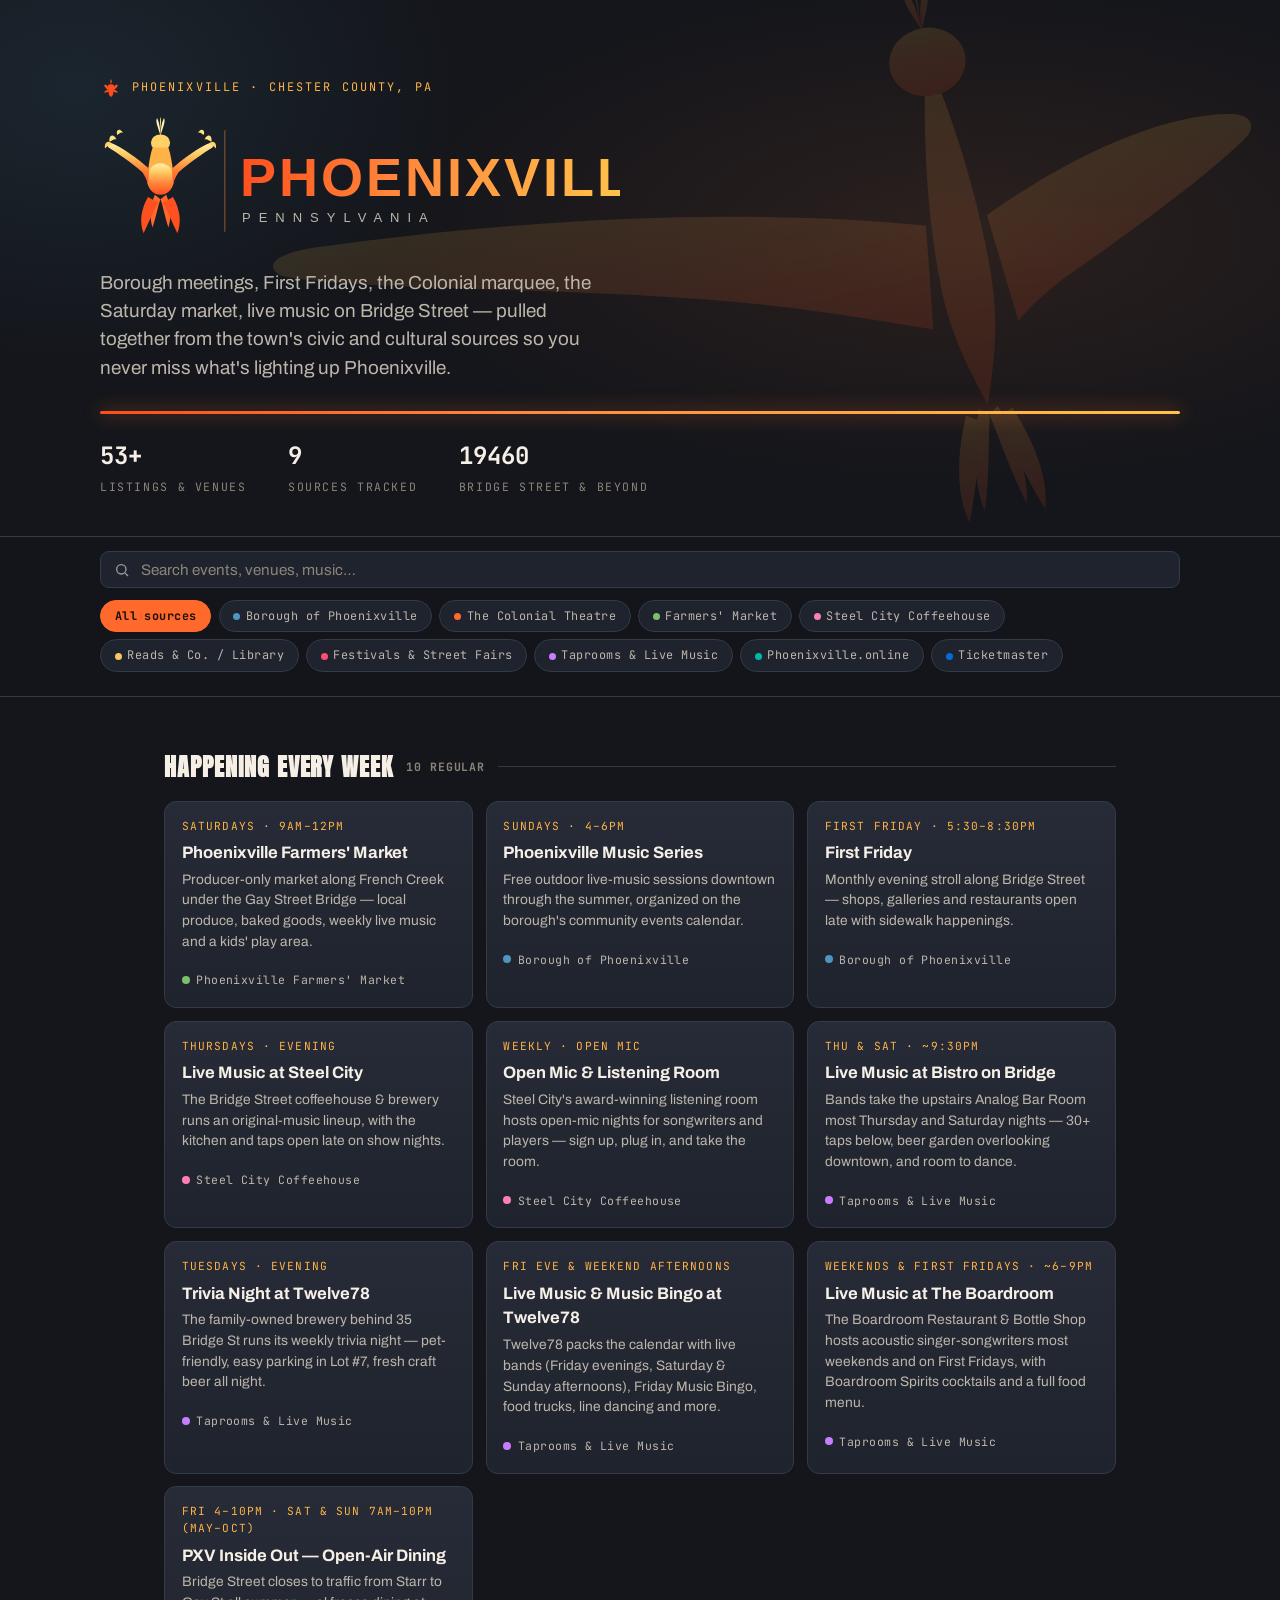
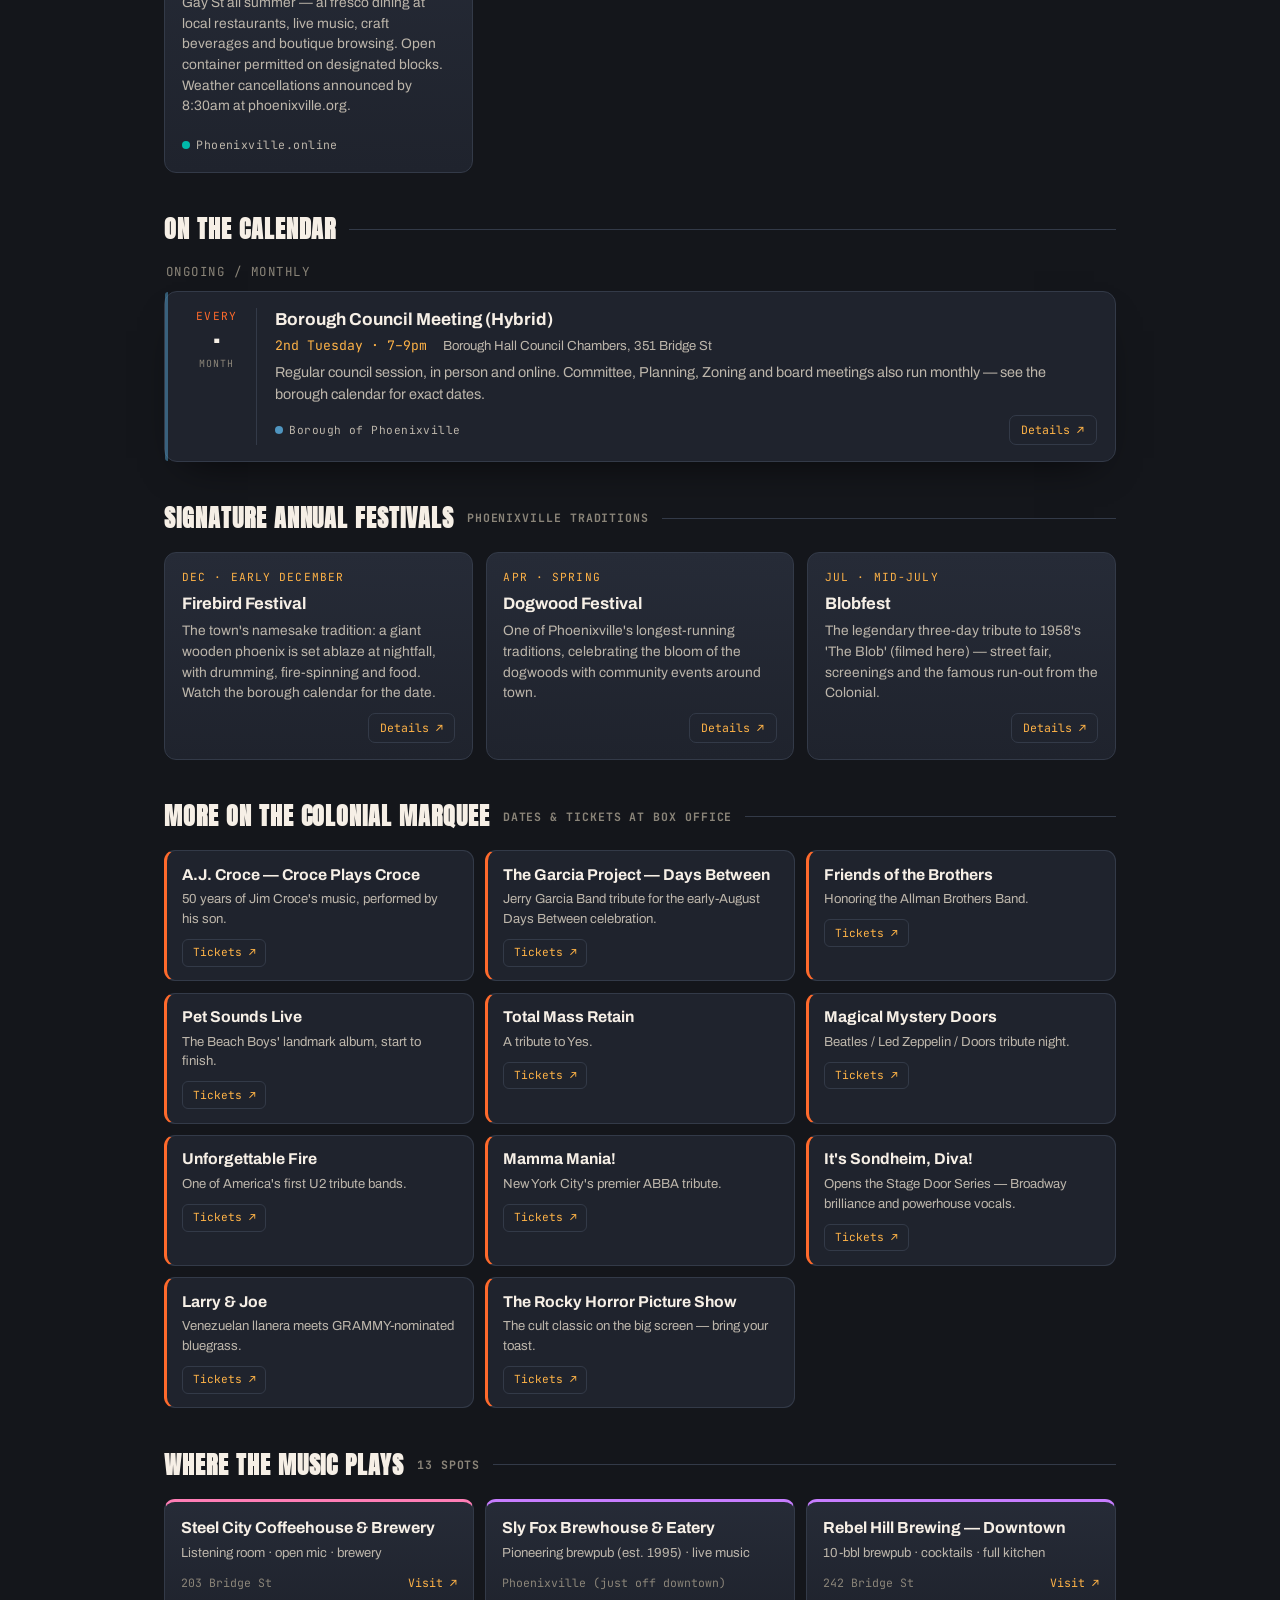
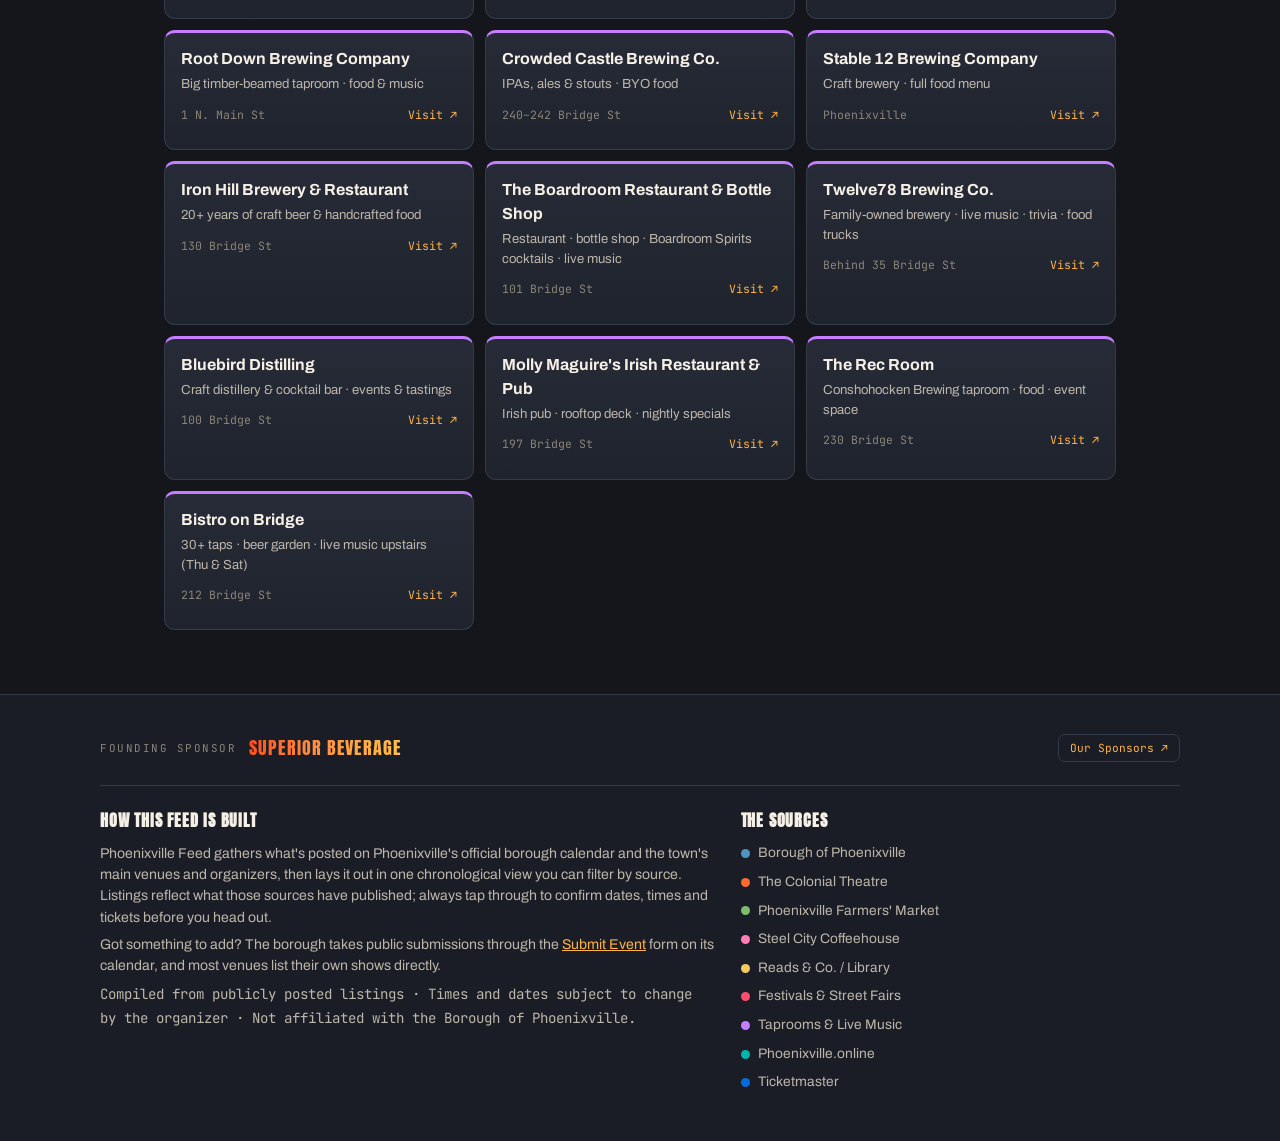
==== index.html @ ed6955ca "Add Superior Beverage as founding sponsor; create sponsors page Co-Authored-By: Claude Sonnet 4.6 <n" ====
<!DOCTYPE html>
<html lang="en">
<head>
<meta charset="UTF-8">
<meta name="viewport" content="width=device-width, initial-scale=1.0">
<title>Phoenixville, PA — Every Event in Town</title>
<link rel="preconnect" href="https://fonts.googleapis.com">
<link rel="preconnect" href="https://fonts.gstatic.com" crossorigin>
<link href="https://fonts.googleapis.com/css2?family=Anton&family=Archivo:ital,wght@0,400;0,500;0,600;0,700;1,500&family=JetBrains+Mono:wght@400;500;700&display=swap" rel="stylesheet">
<link rel="icon" href="favicon.svg" type="image/svg+xml">
<link rel="icon" href="favicon.svg" sizes="any">
<style>
  :root{
    --iron:#14161b;
    --iron-2:#1a1d25;
    --surface:#1f232d;
    --surface-2:#262b37;
    --line:#333a48;
    --ember:#ff6a2c;
    --spark:#ffb347;
    --quench:#4f95c0;   /* cooled steel blue — civic */
    --leaf:#7bbf6a;     /* market green */
    --ink-100:#f6efe6;
    --ink-70:#bdb6ab;
    --ink-50:#8b8579;
    --heat-grad:linear-gradient(100deg,#ff4d1c 0%,#ff8a3d 40%,#ffc24a 100%);
    --shadow:0 18px 40px -22px rgba(0,0,0,.8);
  }

  *{box-sizing:border-box}
  html{scroll-behavior:smooth}
  body{
    margin:0;
    background:
      radial-gradient(900px 500px at 78% -8%, rgba(255,106,44,.16), transparent 60%),
      radial-gradient(700px 500px at 6% 2%, rgba(79,149,192,.12), transparent 55%),
      var(--iron);
    color:var(--ink-100);
    font-family:'Archivo',system-ui,sans-serif;
    line-height:1.5;
    -webkit-font-smoothing:antialiased;
  }
  a{color:inherit}

  /* ---------- HERO ---------- */
  .hero{
    position:relative;
    overflow:hidden;
    padding:clamp(2.4rem,6vw,5rem) clamp(1.1rem,5vw,4rem) clamp(1.6rem,3vw,2.4rem);
    border-bottom:1px solid var(--line);
  }
  .embers{position:absolute;inset:0;pointer-events:none;z-index:0}
  .hero-phoenix{position:absolute;inset:0;width:100%;height:100%;pointer-events:none;z-index:0}
  .ember{
    position:absolute;bottom:-16px;pointer-events:none;
    opacity:0;animation:rise linear infinite;
  }
  @keyframes rise{
    0%{transform:translateY(0) scale(1);opacity:0}
    12%{opacity:.9}
    70%{opacity:.55}
    100%{transform:translateY(-78vh) translateX(var(--drift,14px)) scale(.3);opacity:0}
  }
  .hero-inner{position:relative;z-index:1;max-width:1080px;margin:0 auto}
  .eyebrow{
    display:flex;align-items:center;gap:.6rem;
    font-family:'JetBrains Mono',monospace;font-size:.74rem;letter-spacing:.18em;
    text-transform:uppercase;color:var(--spark);margin:0 0 1.1rem;
  }
  .eyebrow .mark{width:22px;height:22px;flex:0 0 auto}
  .wordmark{
    font-family:'Anton',sans-serif;font-weight:400;
    font-size:clamp(3.1rem,12vw,8.2rem);line-height:.86;
    letter-spacing:.01em;margin:0;text-transform:uppercase;
    background:var(--heat-grad);-webkit-background-clip:text;background-clip:text;
    color:transparent;
  }
  .wordmark .sub{
    display:block;color:var(--ink-100);background:none;-webkit-text-fill-color:var(--ink-100);
    font-size:clamp(.95rem,2.4vw,1.4rem);letter-spacing:.34em;
    margin-top:.5rem;
  }
  .lede{
    max-width:46ch;color:var(--ink-70);font-size:clamp(1rem,2.2vw,1.18rem);
    margin:1.4rem 0 0;
  }
  .molten{
    height:3px;margin:1.8rem 0 0;border-radius:2px;
    background:var(--heat-grad);
    box-shadow:0 0 18px 1px rgba(255,120,50,.45);
  }
  .stats{
    display:flex;flex-wrap:wrap;gap:1.6rem 2.6rem;margin:1.5rem 0 0;
    font-family:'JetBrains Mono',monospace;
  }
  .stat b{font-size:1.5rem;color:var(--ink-100);display:block;font-weight:700}
  .stat span{font-size:.72rem;letter-spacing:.14em;text-transform:uppercase;color:var(--ink-50)}

  /* ---------- CONTROLS ---------- */
  .controls{
    position:sticky;top:0;z-index:20;
    background:rgba(20,22,27,.86);backdrop-filter:blur(10px);
    border-bottom:1px solid var(--line);
    padding:.85rem clamp(1.1rem,5vw,4rem);
  }
  .controls-inner{max-width:1080px;margin:0 auto;display:flex;flex-wrap:wrap;gap:.7rem;align-items:center}
  .search{
    flex:1 1 220px;display:flex;align-items:center;gap:.55rem;
    background:var(--surface);border:1px solid var(--line);border-radius:9px;
    padding:.55rem .8rem;
  }
  .search svg{flex:0 0 auto;opacity:.6}
  .search input{
    flex:1;background:none;border:0;color:var(--ink-100);font-family:'Archivo',sans-serif;
    font-size:.95rem;outline:none;
  }
  .search input::placeholder{color:var(--ink-50)}
  .chips{display:flex;flex-wrap:wrap;gap:.45rem}
  .chip{
    font-family:'JetBrains Mono',monospace;font-size:.74rem;letter-spacing:.04em;
    background:var(--surface);color:var(--ink-70);
    border:1px solid var(--line);border-radius:30px;
    padding:.45rem .85rem;cursor:pointer;transition:.18s;white-space:nowrap;
  }
  .chip:hover{border-color:var(--ink-50);color:var(--ink-100)}
  .chip[aria-pressed="true"]{
    background:var(--ember);color:#1a0e07;border-color:var(--ember);font-weight:700;
  }
  .chip .dot{display:inline-block;width:7px;height:7px;border-radius:50%;margin-right:.35rem;vertical-align:middle}

  /* ---------- MAIN ---------- */
  main{max-width:1080px;margin:0 auto;padding:clamp(1.4rem,4vw,2.8rem) clamp(1.1rem,5vw,4rem) 4rem}

  .section-label{
    font-family:'Anton',sans-serif;text-transform:uppercase;letter-spacing:.04em;
    font-size:clamp(1.1rem,3vw,1.5rem);margin:2.4rem 0 1rem;display:flex;align-items:center;gap:.8rem;color:var(--ink-100);
  }
  .section-label:first-of-type{margin-top:.4rem}
  .section-label::after{content:"";flex:1;height:1px;background:var(--line)}
  .section-note{font-family:'JetBrains Mono',monospace;font-size:.72rem;color:var(--ink-50);letter-spacing:.08em}

  /* recurring strip */
  .recurring{display:grid;grid-template-columns:repeat(auto-fill,minmax(230px,1fr));gap:.8rem}
  .rec-card{
    background:linear-gradient(180deg,var(--surface-2),var(--surface));
    border:1px solid var(--line);border-radius:12px;padding:1rem 1.05rem;
    position:relative;overflow:hidden;
  }
  .rec-card .cadence{font-family:'JetBrains Mono',monospace;font-size:.7rem;letter-spacing:.1em;text-transform:uppercase;color:var(--spark)}
  .rec-card h3{font-family:'Archivo';font-size:1.04rem;margin:.35rem 0 .3rem;font-weight:700}
  .rec-card p{margin:0;color:var(--ink-70);font-size:.86rem}
  .rec-card .src{margin-top:.6rem;font-size:.72rem}

  /* marquee acts */
  .marquee{display:grid;grid-template-columns:repeat(auto-fill,minmax(260px,1fr));gap:.7rem}
  .marq-card{
    display:flex;flex-direction:column;gap:.3rem;
    background:var(--surface);border:1px solid var(--line);border-radius:11px;
    padding:.85rem .95rem;border-left:3px solid var(--accent,var(--ember));
  }
  .marq-card h3{font-size:.98rem;margin:0;font-weight:700;line-height:1.25}
  .marq-card p{margin:0;color:var(--ink-70);font-size:.82rem}
  .marq-card a{
    margin-top:.35rem;align-self:flex-start;font-family:'JetBrains Mono',monospace;
    font-size:.7rem;color:var(--spark);text-decoration:none;border:1px solid var(--line);
    padding:.28rem .6rem;border-radius:6px;transition:.15s;
  }
  .marq-card a:hover{background:var(--ember);color:#1a0e07;border-color:var(--ember)}

  /* venue directory */
  .venues{display:grid;grid-template-columns:repeat(auto-fill,minmax(250px,1fr));gap:.7rem}
  .venue-card{
    background:linear-gradient(180deg,var(--surface-2),var(--surface));
    border:1px solid var(--line);border-radius:11px;padding:.9rem 1rem;
    border-top:3px solid var(--accent,var(--ember));
  }
  .venue-card h3{font-size:1rem;margin:0 0 .2rem;font-weight:700}
  .venue-card .kind{color:var(--ink-70);font-size:.82rem;margin:0 0 .45rem}
  .venue-card .addr{font-family:'JetBrains Mono',monospace;font-size:.72rem;color:var(--ink-50);display:flex;align-items:center;gap:.4rem}
  .venue-card .addr a{color:var(--spark);text-decoration:none;margin-left:auto}
  .venue-card .addr a:hover{text-decoration:underline}

  /* date-grouped events */
  .daygroup{margin-bottom:1.6rem}
  .day-head{
    font-family:'JetBrains Mono',monospace;font-size:.78rem;letter-spacing:.12em;text-transform:uppercase;
    color:var(--ink-50);margin:0 0 .6rem;padding-left:.1rem;
  }
  .card{
    display:grid;grid-template-columns:74px 1fr;gap:1.1rem;
    background:var(--surface);border:1px solid var(--line);border-radius:13px;
    padding:1rem 1.15rem;margin-bottom:.7rem;
    position:relative;transition:.18s;box-shadow:var(--shadow);
  }
  .card::before{
    content:"";position:absolute;left:0;top:0;bottom:0;width:3px;border-radius:13px 0 0 13px;
    background:var(--accent,var(--ember));opacity:.55;transition:.18s;
  }
  .card:hover{transform:translateY(-2px);border-color:#465064}
  .card:hover::before{opacity:1;box-shadow:0 0 14px 1px var(--accent,var(--ember))}
  .datebox{text-align:center;border-right:1px solid var(--line);padding-right:.4rem}
  .datebox .mon{font-family:'JetBrains Mono',monospace;font-size:.7rem;letter-spacing:.12em;text-transform:uppercase;color:var(--ember)}
  .datebox .num{font-family:'Anton',sans-serif;font-size:2rem;line-height:1;color:var(--ink-100)}
  .datebox .dow{font-family:'JetBrains Mono',monospace;font-size:.62rem;color:var(--ink-50);text-transform:uppercase;letter-spacing:.1em}
  .body h3{margin:.05rem 0 .3rem;font-size:1.08rem;font-weight:700;line-height:1.25}
  .meta{display:flex;flex-wrap:wrap;gap:.35rem 1rem;font-size:.82rem;color:var(--ink-70);margin-bottom:.45rem}
  .meta .time{font-family:'JetBrains Mono',monospace;color:var(--spark)}
  .blurb{margin:0 0 .6rem;color:var(--ink-70);font-size:.9rem}
  .card-foot{display:flex;flex-wrap:wrap;align-items:center;gap:.6rem}
  .src{
    display:inline-flex;align-items:center;gap:.4rem;
    font-family:'JetBrains Mono',monospace;font-size:.7rem;letter-spacing:.04em;
    color:var(--ink-70);
  }
  .src .dot{width:8px;height:8px;border-radius:50%;flex:0 0 auto}
  .out{
    margin-left:auto;font-family:'JetBrains Mono',monospace;font-size:.72rem;
    color:var(--spark);text-decoration:none;border:1px solid var(--line);
    padding:.32rem .7rem;border-radius:7px;transition:.18s;
  }
  .out:hover{background:var(--ember);color:#1a0e07;border-color:var(--ember)}

  .empty{
    text-align:center;padding:3rem 1rem;color:var(--ink-50);
    border:1px dashed var(--line);border-radius:13px;font-family:'JetBrains Mono',monospace;
  }
  .empty b{color:var(--ink-100);display:block;font-size:1.05rem;margin-bottom:.4rem;font-family:'Archivo'}

  /* ---------- FOOTER ---------- */
  footer{border-top:1px solid var(--line);padding:2.4rem clamp(1.1rem,5vw,4rem) 3rem;background:var(--iron-2)}
  .foot-inner{max-width:1080px;margin:0 auto;display:grid;grid-template-columns:1fr;gap:1.6rem}
  @media(min-width:760px){.foot-inner{grid-template-columns:1.4fr 1fr}}
  .foot h4{font-family:'Anton';text-transform:uppercase;letter-spacing:.05em;font-size:1rem;margin:0 0 .7rem}
  .foot p{color:var(--ink-70);font-size:.88rem;margin:.4rem 0}
  .sources-list{list-style:none;margin:0;padding:0;display:flex;flex-direction:column;gap:.5rem}
  .sources-list a{
    display:flex;align-items:center;gap:.55rem;text-decoration:none;color:var(--ink-70);
    font-size:.86rem;transition:.15s;
  }
  .sources-list a:hover{color:var(--ink-100)}
  .sources-list .dot{width:9px;height:9px;border-radius:50%;flex:0 0 auto}
  .fineprint{font-family:'JetBrains Mono',monospace;font-size:.7rem;color:var(--ink-50);margin-top:1.4rem;line-height:1.7}

  :focus-visible{outline:2px solid var(--spark);outline-offset:2px;border-radius:4px}

  @media (prefers-reduced-motion: reduce){
    .ember{display:none}
    .card,.chip,.out{transition:none}
    html{scroll-behavior:auto}
  }
</style>
</head>
<body>

<header class="hero">
  <div class="embers" id="embers" aria-hidden="true"></div>

  <!-- Swooping phoenix hero background -->
  <svg class="hero-phoenix" aria-hidden="true" xmlns="http://www.w3.org/2000/svg"
       viewBox="0 0 1200 520" preserveAspectRatio="xMaxYMid slice">
    <defs>
      <linearGradient id="hpg" x1="0.5" y1="0" x2="0.5" y2="1">
        <stop offset="0%"   stop-color="#ffc24a"/>
        <stop offset="40%"  stop-color="#ff8a3d"/>
        <stop offset="100%" stop-color="#ff4d1c"/>
      </linearGradient>
      <radialGradient id="halo" cx="75%" cy="44%" r="46%">
        <stop offset="0%"   stop-color="#ff8a3d" stop-opacity="0.10"/>
        <stop offset="100%" stop-color="#ff4d1c" stop-opacity="0"/>
      </radialGradient>
    </defs>

    <!-- Ambient glow behind the bird -->
    <rect width="1200" height="520" fill="url(#halo)"/>

    <!-- Phoenix swooping: rotated -10° around its center (900, 240) -->
    <g fill="url(#hpg)" opacity="0.13" transform="rotate(-10, 900, 240)">

      <!-- LEFT WING: sweeps far left from body -->
      <path d="M872 215
               C 740 178, 550 145, 310 136
               C 272 134, 252 142, 268 156
               C 318 178, 510 210, 660 248
               C 738 268, 810 294, 862 312
               Z"/>

      <!-- RIGHT WING: shorter, angled downward for banking look -->
      <path d="M930 215
               C 1022 172, 1112 150, 1174 162
               C 1190 166, 1192 176, 1184 184
               C 1158 204, 1082 244, 1008 278
               C 976 292, 956 306, 942 318
               Z"/>

      <!-- BODY: teardrop, tall and narrow -->
      <path d="M900 58
               C 887 112, 874 196, 876 276
               C 877 322, 890 360, 900 390
               C 910 360, 923 322, 924 276
               C 926 196, 913 112, 900 58
               Z"/>

      <!-- HEAD -->
      <ellipse cx="900" cy="64" rx="36" ry="32"/>

      <!-- CREST: 3 upswept feathers -->
      <path d="M900 34 C 893 16 885  4 890 -10 C 897  5 900 20 900 34Z"/>
      <path d="M900 34 C 900 14 898  1 900 -14 C 902  1 900 14 900 34Z"/>
      <path d="M900 34 C 907 16 915  4 910 -10 C 903  5 900 20 900 34Z"/>

      <!-- TAIL: 5 flame feathers streaming behind -->
      <path d="M900 390 C 900 425 900 460 900 484 C 900 460 900 425 900 390Z"/>
      <path d="M891 393 C 879 428 874 464 880 488 C 888 464 894 428 900 400Z"/>
      <path d="M909 393 C 921 428 926 464 920 488 C 912 464 906 428 900 400Z"/>
      <path d="M878 397 C 862 434 856 472 864 496 C 874 471 884 434 894 406Z"/>
      <path d="M922 397 C 938 434 944 472 936 496 C 926 471 916 434 906 406Z"/>
    </g>
  </svg>
  <div class="hero-inner">
    <p class="eyebrow">
      <svg class="mark" viewBox="0 0 32 32" fill="none" aria-hidden="true">
        <path d="M16 3c2 4 1 6-1 8 3-1 5 0 6 3 1-3 3-3 5-2-2 5-6 7-6 7 4 0 6 3 6 3-3 1-5 0-7-1 1 3 0 6-3 8-3-2-4-5-3-8-2 1-4 2-7 1 0 0 2-3 6-3 0 0-4-2-6-7 2-1 4-1 5 2 1-3 3-4 6-3-2-2-3-4-1-8z" fill="url(#g)"/>
        <defs><linearGradient id="g" x1="6" y1="3" x2="26" y2="30"><stop stop-color="#ff4d1c"/><stop offset="1" stop-color="#ffc24a"/></linearGradient></defs>
      </svg>
      Phoenixville · Chester County, PA
    </p>
    <img src="logo.svg" alt="Phoenixville Pennsylvania" style="width:min(520px,90vw);height:auto;display:block;margin-bottom:.6rem">
    <p class="lede">Borough meetings, First Fridays, the Colonial marquee, the Saturday market, live music on Bridge Street — pulled together from the town's civic and cultural sources so you never miss what's lighting up Phoenixville.</p>
    <div class="molten"></div>
    <div class="stats">
      <div class="stat"><b id="stat-events">—</b><span>Listings &amp; venues</span></div>
      <div class="stat"><b id="stat-sources">6</b><span>Sources tracked</span></div>
      <div class="stat"><b>19460</b><span>Bridge Street &amp; beyond</span></div>
    </div>
  </div>
</header>

<nav class="controls" aria-label="Filter events">
  <div class="controls-inner">
    <label class="search">
      <svg width="16" height="16" viewBox="0 0 24 24" fill="none" stroke="currentColor" stroke-width="2"><circle cx="11" cy="11" r="7"/><path d="m21 21-4.3-4.3"/></svg>
      <input id="search" type="search" placeholder="Search events, venues, music…" aria-label="Search events">
    </label>
    <div class="chips" id="chips"></div>
    <span id="live-status" style="margin-left:auto;font-family:'JetBrains Mono',monospace;font-size:.7rem;color:var(--ink-50);white-space:nowrap"></span>
  </div>
</nav>

<main>
  <h2 class="section-label">Happening every week <span class="section-note" id="rec-note"></span></h2>
  <div class="recurring" id="recurring"></div>

  <h2 class="section-label">On the calendar</h2>
  <div id="events"></div>

  <h2 class="section-label">Signature annual festivals <span class="section-note">Phoenixville traditions</span></h2>
  <div class="recurring" id="annual"></div>

  <h2 class="section-label">More on the Colonial marquee <span class="section-note">Dates &amp; tickets at box office</span></h2>
  <div class="marquee" id="marquee"></div>

  <h2 class="section-label">Where the music plays <span class="section-note" id="venue-note"></span></h2>
  <div class="venues" id="venues"></div>
</main>

<footer>
  <div class="foot-inner" style="border-bottom:1px solid var(--line);padding-bottom:1.4rem;margin-bottom:1.4rem;display:flex;flex-wrap:wrap;align-items:center;gap:1rem .8rem">
    <span style="font-family:'JetBrains Mono',monospace;font-size:.68rem;letter-spacing:.14em;text-transform:uppercase;color:var(--ink-50)">Founding sponsor</span>
    <a href="sponsors.html" style="font-family:'Anton',sans-serif;font-size:1.15rem;letter-spacing:.06em;text-transform:uppercase;background:var(--heat-grad);-webkit-background-clip:text;background-clip:text;color:transparent;text-decoration:none;">Superior Beverage</a>
    <a href="sponsors.html" style="margin-left:auto;font-family:'JetBrains Mono',monospace;font-size:.7rem;color:var(--spark);text-decoration:none;border:1px solid var(--line);padding:.3rem .7rem;border-radius:7px;transition:.15s">Our Sponsors ↗</a>
  </div>
  <div class="foot-inner">
    <div class="foot">
      <h4>How this feed is built</h4>
      <p>Phoenixville Feed gathers what's posted on Phoenixville's official borough calendar and the town's main venues and organizers, then lays it out in one chronological view you can filter by source. Listings reflect what those sources have published; always tap through to confirm dates, times and tickets before you head out.</p>
      <p>Got something to add? The borough takes public submissions through the <a href="https://www.phoenixville.org/Calendar.aspx" style="color:var(--spark)">Submit Event</a> form on its calendar, and most venues list their own shows directly.</p>
      <p class="fineprint">Compiled from publicly posted listings · Times and dates subject to change by the organizer · Not affiliated with the Borough of Phoenixville.</p>
    </div>
    <div class="foot">
      <h4>The sources</h4>
      <ul class="sources-list" id="source-links"></ul>
    </div>
  </div>
</footer>

<script>
/* ---------- Source definitions ---------- */
/* Get a free key at https://developer.ticketmaster.com/ */
const TM_KEY = 'vpkImG2uBXopMMn40qPHtZcFAm5cusCi';

const SOURCES = {
  borough:      {label:"Borough of Phoenixville",      color:"#4f95c0", url:"https://www.phoenixville.org/Calendar.aspx"},
  colonial:     {label:"The Colonial Theatre",          color:"#ff6a2c", url:"https://thecolonialtheatre.com/events/"},
  market:       {label:"Phoenixville Farmers' Market",  color:"#7bbf6a", url:"https://www.phoenixvillefarmersmarket.org/"},
  steel:        {label:"Steel City Coffeehouse",        color:"#ff7eb6", url:"https://www.steelcityphx.com/concerts-and-events"},
  library:      {label:"Reads & Co. / Library",         color:"#f4c95d", url:"https://phoenixvillelibrary.org/"},
  festival:     {label:"Festivals & Street Fairs",      color:"#ff4d6d", url:"https://www.phoenixville.org/Calendar.aspx"},
  taproom:      {label:"Taprooms & Live Music",         color:"#c77dff", url:"https://phoenixville.online/10-breweries-in-phoenixville-area-and-1-distillery/"},
  pxv_online:   {label:"Phoenixville.online",           color:"#00b8a9", url:"https://phoenixville.online/"},
  ticketmaster: {label:"Ticketmaster",                  color:"#026cdf", url:"https://www.ticketmaster.com/search?q=phoenixville+pa"}
};

/* ---------- Recurring weekly happenings (real, from sources) ---------- */
const RECURRING = [
  {cadence:"Saturdays · 9am–12pm", title:"Phoenixville Farmers' Market", src:"market",
   text:"Producer-only market along French Creek under the Gay Street Bridge — local produce, baked goods, weekly live music and a kids' play area."},
  {cadence:"Sundays · 4–6pm", title:"Phoenixville Music Series", src:"borough",
   text:"Free outdoor live-music sessions downtown through the summer, organized on the borough's community events calendar."},
  {cadence:"First Friday · 5:30–8:30pm", title:"First Friday", src:"borough",
   text:"Monthly evening stroll along Bridge Street — shops, galleries and restaurants open late with sidewalk happenings."},
  {cadence:"Thursdays · evening", title:"Live Music at Steel City", src:"steel",
   text:"The Bridge Street coffeehouse & brewery runs an original-music lineup, with the kitchen and taps open late on show nights."},
  {cadence:"Weekly · open mic", title:"Open Mic & Listening Room", src:"steel",
   text:"Steel City's award-winning listening room hosts open-mic nights for songwriters and players — sign up, plug in, and take the room."},
  {cadence:"Thu & Sat · ~9:30pm", title:"Live Music at Bistro on Bridge", src:"taproom",
   text:"Bands take the upstairs Analog Bar Room most Thursday and Saturday nights — 30+ taps below, beer garden overlooking downtown, and room to dance."},
  {cadence:"Tuesdays · evening", title:"Trivia Night at Twelve78", src:"taproom",
   text:"The family-owned brewery behind 35 Bridge St runs its weekly trivia night — pet-friendly, easy parking in Lot #7, fresh craft beer all night."},
  {cadence:"Fri eve & weekend afternoons", title:"Live Music & Music Bingo at Twelve78", src:"taproom",
   text:"Twelve78 packs the calendar with live bands (Friday evenings, Saturday & Sunday afternoons), Friday Music Bingo, food trucks, line dancing and more."},
  {cadence:"Weekends & First Fridays · ~6–9pm", title:"Live Music at The Boardroom", src:"taproom",
   text:"The Boardroom Restaurant & Bottle Shop hosts acoustic singer-songwriters most weekends and on First Fridays, with Boardroom Spirits cocktails and a full food menu."},
  {cadence:"Fri 4–10pm · Sat & Sun 7am–10pm (May–Oct)", title:"PXV Inside Out — Open-Air Dining", src:"pxv_online",
   text:"Bridge Street closes to traffic from Starr to Gay St all summer — al fresco dining at local restaurants, live music, craft beverages and boutique browsing. Open container permitted on designated blocks. Weather cancellations announced by 8:30am at phoenixville.org."}
];

/* ---------- Dated upcoming events (real, sourced) ---------- */
const EVENTS = [
  {date:"2026-07-01", end:"2026-07-12", time:"Daily", title:"Shorty's Short Film Contest", venue:"The Colonial Theatre, 227 Bridge St", src:"colonial",
   blurb:"The Colonial's carnival-themed short-film showcase runs across nearly two weeks on the historic screens.", url:"https://thecolonialtheatre.com/events/"},
  {date:"2026-07-03", time:"5:30–8:30pm", title:"First Friday", venue:"Bridge Street (100 & 200 blocks)", src:"pxv_online",
   blurb:"July's First Friday — live musicians throughout downtown, handmade craft vendors on Bridge Street, shops and restaurants open late.", url:"https://phoenixville.online/phoenixville-first-fridays/"},
  {date:"2026-08-07", time:"5:30–8:30pm", title:"First Friday", venue:"Bridge Street (100 & 200 blocks)", src:"pxv_online",
   blurb:"August First Friday — live musicians, street vendors, and late-night dining on Bridge Street.", url:"https://phoenixville.online/phoenixville-first-fridays/"},
  {date:"2026-09-04", time:"5:30–8:30pm", title:"First Friday", venue:"Bridge Street (100 & 200 blocks)", src:"pxv_online",
   blurb:"September First Friday — outdoor celebration with live music, craft vendors, and open-air dining.", url:"https://phoenixville.online/phoenixville-first-fridays/"},
  {date:"2026-10-02", time:"5:30–8:30pm", title:"First Friday", venue:"Bridge Street (100 & 200 blocks)", src:"pxv_online",
   blurb:"October First Friday — fall edition with live music, street vendors, and downtown shops open late.", url:"https://phoenixville.online/phoenixville-first-fridays/"},
  {date:"2026-10-04", time:"All day", title:"PXV Inside Out — Last Weekend", venue:"Bridge Street, Downtown", src:"pxv_online",
   blurb:"Final weekend of the summer open-air dining season on Bridge Street before the street reopens to traffic.", url:"https://phoenixville.online/pxv-inside-out-open-air-dining-experience/"},
  {date:"2026-11-06", time:"5:30–8:30pm", title:"First Friday", venue:"Bridge Street (100 & 200 blocks)", src:"pxv_online",
   blurb:"November First Friday — downtown shops, galleries and restaurants open late.", url:"https://phoenixville.online/phoenixville-first-fridays/"},
  {date:"2026-12-04", time:"5:30–8:30pm", title:"First Friday", venue:"Bridge Street (100 & 200 blocks)", src:"pxv_online",
   blurb:"December First Friday — holiday edition with live music and late-night downtown shopping.", url:"https://phoenixville.online/phoenixville-first-fridays/"},
  {date:"2026-07-11", time:"All day", title:"BlobFest Street Fair (Camp Blobfest)", venue:"Bridge St & The Colonial Theatre", src:"festival",
   blurb:"Phoenixville's beloved tribute to the 1958 film 'The Blob' — street fair, vendors and the famous run-out from the Colonial.", url:"https://thecolonialtheatre.com/events/"},
  {date:"2026-07-17", time:"7:00pm", title:"Emily McIntire · 'Forsaking Midnight'", venue:"The Colonial Theatre (w/ Reads & Company)", src:"library",
   blurb:"Reads & Company hosts the bestselling author for a launch event across the street at the Colonial.", url:"https://thecolonialtheatre.com/events/"},
  {date:"2026-07-18", time:"8:00pm", title:"Stewart Copeland", venue:"The Colonial Theatre, 227 Bridge St", src:"colonial",
   blurb:"The Police co-founder, film composer and Rock & Roll Hall of Famer live on the main stage.", url:"https://thecolonialtheatre.com/events/"},
  {date:"2026-07-25", time:"8:00pm", title:"Winslow — An Evening of the Eagles", venue:"The Colonial Theatre, 227 Bridge St", src:"colonial",
   blurb:"Tribute night running the catalog of the Eagles in full.", url:"https://thecolonialtheatre.com/events/"},
  {date:"2026-08-22", time:"All day", title:"Colonial Gardens Butterfly Festival", venue:"Phoenixville", src:"festival",
   blurb:"Late-summer family festival celebrating pollinators and gardens.", url:"https://www.phoenixville.org/Calendar.aspx"},
  {date:"2026-09-05", time:"All day", title:"Phoenixville Blues Festival", venue:"Downtown Phoenixville", src:"festival",
   blurb:"Annual blues festival bringing live acts to the heart of town.", url:"https://www.phoenixville.org/Calendar.aspx"},
  {date:"2026-10-07", time:"7:30pm", title:"The Buena Vista Orchestra", venue:"The Colonial Theatre, 227 Bridge St", src:"colonial",
   blurb:"Cuban-rooted big-band sound on the Colonial's main stage.", url:"https://thecolonialtheatre.com/events/"},
  {date:"2026-11-19", time:"6:00–9:00pm", title:"Jill Baldassari (Live)", venue:"The Boardroom, 101 Bridge St", src:"taproom",
   blurb:"An evening of live acoustic music at The Boardroom Restaurant & Bottle Shop.", url:"https://www.theboardroompxv.com/"}
];

/* ---------- Civic note (recurring borough meetings) ---------- */
const CIVIC = [
  {date:"recurring", time:"2nd Tuesday · 7–9pm", title:"Borough Council Meeting (Hybrid)", venue:"Borough Hall Council Chambers, 351 Bridge St", src:"borough",
   blurb:"Regular council session, in person and online. Committee, Planning, Zoning and board meetings also run monthly — see the borough calendar for exact dates.", url:"https://www.phoenixville.org/Calendar.aspx"}
];

/* ---------- More on the Colonial marquee (touring acts; dates at box office) ---------- */
const MARQUEE = [
  {title:"A.J. Croce — Croce Plays Croce", note:"50 years of Jim Croce's music, performed by his son.", src:"colonial"},
  {title:"The Garcia Project — Days Between", note:"Jerry Garcia Band tribute for the early-August Days Between celebration.", src:"colonial"},
  {title:"Friends of the Brothers", note:"Honoring the Allman Brothers Band.", src:"colonial"},
  {title:"Pet Sounds Live", note:"The Beach Boys' landmark album, start to finish.", src:"colonial"},
  {title:"Total Mass Retain", note:"A tribute to Yes.", src:"colonial"},
  {title:"Magical Mystery Doors", note:"Beatles / Led Zeppelin / Doors tribute night.", src:"colonial"},
  {title:"Unforgettable Fire", note:"One of America's first U2 tribute bands.", src:"colonial"},
  {title:"Mamma Mania!", note:"New York City's premier ABBA tribute.", src:"colonial"},
  {title:"It's Sondheim, Diva!", note:"Opens the Stage Door Series — Broadway brilliance and powerhouse vocals.", src:"colonial"},
  {title:"Larry & Joe", note:"Venezuelan llanera meets GRAMMY-nominated bluegrass.", src:"colonial"},
  {title:"The Rocky Horror Picture Show", note:"The cult classic on the big screen — bring your toast.", src:"colonial"}
];

/* ---------- Where the music plays: local venues & taprooms (real) ---------- */
const VENUES = [
  {name:"Steel City Coffeehouse & Brewery", kind:"Listening room · open mic · brewery", addr:"203 Bridge St", src:"steel", url:"https://www.steelcityphx.com/concerts-and-events"},
  {name:"Sly Fox Brewhouse & Eatery", kind:"Pioneering brewpub (est. 1995) · live music", addr:"Phoenixville (just off downtown)", src:"taproom", url:null},
  {name:"Rebel Hill Brewing — Downtown", kind:"10-bbl brewpub · cocktails · full kitchen", addr:"242 Bridge St", src:"taproom", url:"https://www.rebelhillbrewing.com/"},
  {name:"Root Down Brewing Company", kind:"Big timber-beamed taproom · food & music", addr:"1 N. Main St", src:"taproom", url:"https://www.rootdownbrewing.com/"},
  {name:"Crowded Castle Brewing Co.", kind:"IPAs, ales & stouts · BYO food", addr:"240–242 Bridge St", src:"taproom", url:"https://crowdedcastle.com/"},
  {name:"Stable 12 Brewing Company", kind:"Craft brewery · full food menu", addr:"Phoenixville", src:"taproom", url:"https://www.stable12.com/"},
  {name:"Iron Hill Brewery & Restaurant", kind:"20+ years of craft beer & handcrafted food", addr:"130 Bridge St", src:"taproom", url:"https://www.ironhillbrewery.com/"},
  {name:"The Boardroom Restaurant & Bottle Shop", kind:"Restaurant · bottle shop · Boardroom Spirits cocktails · live music", addr:"101 Bridge St", src:"taproom", url:"https://www.theboardroompxv.com/"},
  {name:"Twelve78 Brewing Co.", kind:"Family-owned brewery · live music · trivia · food trucks", addr:"Behind 35 Bridge St", src:"taproom", url:"https://www.twelve78brewing.com/event-calendar/"},
  {name:"Bluebird Distilling", kind:"Craft distillery & cocktail bar · events & tastings", addr:"100 Bridge St", src:"taproom", url:"https://www.bluebirddistilling.com/"},
  {name:"Molly Maguire's Irish Restaurant & Pub", kind:"Irish pub · rooftop deck · nightly specials", addr:"197 Bridge St", src:"taproom", url:"https://mollymaguiresphoenixville.com/"},
  {name:"The Rec Room", kind:"Conshohocken Brewing taproom · food · event space", addr:"230 Bridge St", src:"taproom", url:"https://conshohockenbrewing.com/recroommain"},
  {name:"Bistro on Bridge", kind:"30+ taps · beer garden · live music upstairs (Thu & Sat)", addr:"212 Bridge St", src:"taproom", url:"https://bistroonbridge.com/"}
];

/* ---------- Signature annual festivals ---------- */
const ANNUAL = [
  {mon:"DEC", title:"Firebird Festival", when:"Early December", src:"festival",
   blurb:"The town's namesake tradition: a giant wooden phoenix is set ablaze at nightfall, with drumming, fire-spinning and food. Watch the borough calendar for the date.", url:"https://www.phoenixville.org/Calendar.aspx"},
  {mon:"APR", title:"Dogwood Festival", when:"Spring", src:"festival",
   blurb:"One of Phoenixville's longest-running traditions, celebrating the bloom of the dogwoods with community events around town.", url:"https://www.phoenixville.org/Calendar.aspx"},
  {mon:"JUL", title:"Blobfest", when:"Mid-July", src:"festival",
   blurb:"The legendary three-day tribute to 1958's 'The Blob' (filmed here) — street fair, screenings and the famous run-out from the Colonial.", url:"https://thecolonialtheatre.com/events/"}
];

/* ============ Render ============ */
const MON=["Jan","Feb","Mar","Apr","May","Jun","Jul","Aug","Sep","Oct","Nov","Dec"];
const DOW=["Sun","Mon","Tue","Wed","Thu","Fri","Sat"];
let activeSrc="all", query="";

const allDated=[...EVENTS, ...CIVIC];

/* chips */
const chipWrap=document.getElementById("chips");
function buildChips(){
  const defs=[["all","All sources",null], ...Object.entries(SOURCES).map(([k,v])=>[k,v.label.replace("Phoenixville ",""),v.color])];
  chipWrap.innerHTML=defs.map(([k,lbl,c])=>
    `<button class="chip" data-src="${k}" aria-pressed="${k==='all'}">${c?`<span class="dot" style="background:${c}"></span>`:""}${lbl}</button>`
  ).join("");
  chipWrap.querySelectorAll(".chip").forEach(b=>b.addEventListener("click",()=>{
    activeSrc=b.dataset.src;
    chipWrap.querySelectorAll(".chip").forEach(x=>x.setAttribute("aria-pressed", x===b));
    render();
  }));
}

/* source links in footer */
document.getElementById("source-links").innerHTML=Object.values(SOURCES)
  .filter((v,i,a)=>a.findIndex(x=>x.label===v.label)===i)
  .map(v=>`<li><a href="${v.url}" target="_blank" rel="noopener"><span class="dot" style="background:${v.color}"></span>${v.label}</a></li>`).join("");

function matches(o){
  if(activeSrc!=="all" && o.src!==activeSrc) return false;
  if(!query) return true;
  const hay=(o.title+" "+(o.venue||"")+" "+(o.blurb||"")+" "+SOURCES[o.src].label).toLowerCase();
  return hay.includes(query);
}

function srcStamp(src){
  const s=SOURCES[src];
  return `<span class="src"><span class="dot" style="background:${s.color}"></span>${s.label}</span>`;
}

function eventCard(o){
  const d=new Date(o.date+"T00:00:00");
  const dbox=o.date==="recurring"
    ? `<div class="datebox"><div class="mon">Every</div><div class="num">·</div><div class="dow">month</div></div>`
    : `<div class="datebox"><div class="mon">${MON[d.getMonth()]}</div><div class="num">${d.getDate()}</div><div class="dow">${DOW[d.getDay()]}</div></div>`;
  return `<article class="card" style="--accent:${SOURCES[o.src].color}">
    ${dbox}
    <div class="body">
      <h3>${o.title}</h3>
      <div class="meta"><span class="time">${o.time}</span><span>${o.venue||""}</span></div>
      <p class="blurb">${o.blurb||""}</p>
      <div class="card-foot">${srcStamp(o.src)}<a class="out" href="${o.url}" target="_blank" rel="noopener">Details ↗</a></div>
    </div>
  </article>`;
}

function render(){
  /* recurring strip */
  const recWrap=document.getElementById("recurring");
  const recVis=RECURRING.filter(matches);
  recWrap.innerHTML = recVis.length ? recVis.map(r=>
    `<div class="rec-card" style="--accent:${SOURCES[r.src].color}">
       <div class="cadence">${r.cadence}</div>
       <h3>${r.title}</h3>
       <p>${r.text}</p>
       <div class="src">${srcStamp(r.src)}</div>
     </div>`).join("")
    : `<p class="section-note" style="grid-column:1/-1">No weekly happenings match this filter.</p>`;
  document.getElementById("rec-note").textContent = recVis.length? `${recVis.length} regular` : "";

  /* dated events grouped by date */
  const wrap=document.getElementById("events");
  const today=new Date().toISOString().slice(0,10);
  const vis=allDated.filter(o=>matches(o)&&(o.date==="recurring"||o.date>=today)).sort((a,b)=>{
    if(a.date==="recurring") return 1; if(b.date==="recurring") return -1;
    return a.date.localeCompare(b.date);
  });
  if(!vis.length){
    wrap.innerHTML=`<div class="empty"><b>Nothing on the calendar here yet</b>Try another source or clear your search.</div>`;
  } else {
    let html="", lastKey="";
    vis.forEach(o=>{
      let key,label;
      if(o.date==="recurring"){key="rec";label="Ongoing / monthly";}
      else{const d=new Date(o.date+"T00:00:00");key=d.getFullYear()+"-"+d.getMonth();label=d.toLocaleString('en-US',{month:'long',year:'numeric'});}
      if(key!==lastKey){ if(lastKey)html+="</div>"; html+=`<div class="daygroup"><p class="day-head">${label}</p>`; lastKey=key; }
      html+=eventCard(o);
    });
    html+="</div>";
    wrap.innerHTML=html;
  }
  const total=RECURRING.length+EVENTS.length+MARQUEE.length+ANNUAL.length+VENUES.length;
  document.getElementById("stat-events").textContent=total+"+";
  document.getElementById("stat-sources").textContent=Object.keys(SOURCES).length;

  /* annual festivals */
  const annualWrap=document.getElementById("annual");
  const annVis=ANNUAL.filter(matches);
  annualWrap.innerHTML = annVis.length ? annVis.map(a=>
    `<div class="rec-card" style="--accent:${SOURCES[a.src].color}">
       <div class="cadence">${a.mon} · ${a.when}</div>
       <h3>${a.title}</h3>
       <p>${a.blurb}</p>
       <div class="card-foot" style="margin-top:.6rem"><a class="out" href="${a.url}" target="_blank" rel="noopener">Details ↗</a></div>
     </div>`).join("")
    : `<p class="section-note" style="grid-column:1/-1">No annual festivals match this filter.</p>`;
  document.querySelector('.section-label:nth-of-type(3)').style.display = annVis.length?'':'none';

  /* Colonial marquee */
  const marqWrap=document.getElementById("marquee");
  const marqVis=MARQUEE.filter(matches);
  marqWrap.innerHTML = marqVis.length ? marqVis.map(m=>
    `<div class="marq-card" style="--accent:${SOURCES[m.src].color}">
       <h3>${m.title}</h3><p>${m.note}</p>
       <a href="${SOURCES[m.src].url}" target="_blank" rel="noopener">Tickets ↗</a>
     </div>`).join("")
    : `<p class="section-note" style="grid-column:1/-1">No marquee acts match this filter.</p>`;
  document.querySelector('.section-label:nth-of-type(4)').style.display = marqVis.length?'':'none';

  /* venue directory */
  const venWrap=document.getElementById("venues");
  const venVis=VENUES.filter(matches);
  venWrap.innerHTML = venVis.length ? venVis.map(v=>
    `<div class="venue-card" style="--accent:${SOURCES[v.src].color}">
       <h3>${v.name}</h3>
       <p class="kind">${v.kind}</p>
       <p class="addr">${v.addr}${v.url?`<a href="${v.url}" target="_blank" rel="noopener">Visit ↗</a>`:""}</p>
     </div>`).join("")
    : `<p class="section-note" style="grid-column:1/-1">No venues match this filter.</p>`;
  document.getElementById("venue-note").textContent = venVis.length? `${venVis.length} spots` : "";
  document.querySelector('.section-label:nth-of-type(5)').style.display = venVis.length?'':'none';
}

document.getElementById("search").addEventListener("input",e=>{query=e.target.value.trim().toLowerCase();render();});

/* Rising mini-phoenixes */
(function(){
  const reduce=window.matchMedia("(prefers-reduced-motion: reduce)").matches;
  if(reduce) return;
  const box=document.getElementById("embers");
  const NS="http://www.w3.org/2000/svg";
  const paths=[
    ["M40 45 C25 35 8 28 2 32 C0 35 2 38 8 37 C18 36 30 42 40 52Z","#ff8a3d"],
    ["M60 45 C75 35 92 28 98 32 C100 35 98 38 92 37 C82 36 70 42 60 52Z","#ff8a3d"],
    ["M50 18 C46 28 43 40 44 52 C46 60 48 66 50 70 C52 66 54 60 56 52 C57 40 54 28 50 18Z","#ffd166"],
    ["M47 14 L50 19 L53 14Z","#ffb347"],
    ["M50 6 C49 2 47 0 48 -2 C50 0 50 4 50 6Z","#ffe082"],
    ["M50 6 C51 2 53 0 52 -2 C50 0 50 4 50 6Z","#ffe082"],
    ["M45 70 C41 79 40 89 43 97 C46 89 48 79 50 74Z","#ff6a2c"],
    ["M55 70 C59 79 60 89 57 97 C54 89 52 79 50 74Z","#ff6a2c"],
    ["M39 72 C33 82 31 93 35 101 C40 92 44 82 48 76Z","#ff5020"],
    ["M61 72 C67 82 69 93 65 101 C60 92 56 82 52 76Z","#ff5020"]
  ];
  for(let i=0;i<22;i++){
    const svg=document.createElementNS(NS,"svg");
    svg.setAttribute("viewBox","0 0 100 108");
    svg.setAttribute("fill","none");
    svg.classList.add("ember");
    svg.style.left=Math.random()*100+"%";
    svg.style.setProperty("--drift",(Math.random()*70-35)+"px");
    svg.style.animationDuration=(7+Math.random()*9)+"s";
    svg.style.animationDelay=(Math.random()*12)+"s";
    const sz=10+Math.random()*14;
    svg.style.width=sz+"px";
    svg.style.height=(sz*1.08)+"px";
    paths.forEach(([d,fill])=>{
      const p=document.createElementNS(NS,"path");
      p.setAttribute("d",d);
      p.setAttribute("fill",fill);
      p.setAttribute("opacity","0.85");
      svg.appendChild(p);
    });
    box.appendChild(svg);
  }
})();

/* ---------- Live event aggregation ---------- */
async function loadLiveEvents() {
  const statusEl = document.getElementById('live-status');
  if (!TM_KEY) {
    if (statusEl) statusEl.innerHTML = '<a href="https://developer.ticketmaster.com/" target="_blank" rel="noopener" style="color:var(--spark);font-family:\'JetBrains Mono\',monospace;font-size:.72rem;">Add Ticketmaster API key for live events ↗</a>';
    return;
  }
  if (statusEl) statusEl.textContent = 'Loading live events…';
  try {
    const today = new Date().toISOString().slice(0,10) + 'T00:00:00Z';
    const url = `https://app.ticketmaster.com/discovery/v2/events.json?postalCode=19460&radius=8&unit=miles&size=100&sort=date,asc&startDateTime=${today}&apikey=${TM_KEY}`;
    const resp = await fetch(url);
    const data = await resp.json();
    const raw = data?._embedded?.events || [];
    const todayStr = new Date().toISOString().slice(0,10);
    let added = 0;
    raw.forEach(e => {
      const date = e.dates?.start?.localDate || '';
      if (!date || date < todayStr) return;
      const tRaw = e.dates?.start?.localTime;
      const time = tRaw ? new Date('1970-01-01T'+tRaw).toLocaleTimeString('en-US',{hour:'numeric',minute:'2-digit'}) : 'TBA';
      const genre = [e.classifications?.[0]?.segment?.name, e.classifications?.[0]?.genre?.name].filter(Boolean).join(' · ');
      const ev = {
        date, time,
        title: e.name,
        venue: e._embedded?.venues?.[0]?.name || 'Phoenixville area',
        src: 'ticketmaster',
        blurb: genre || 'Live event near Phoenixville',
        url: e.url
      };
      if (!allDated.find(x => x.title === ev.title && x.date === ev.date)) {
        allDated.push(ev);
        added++;
      }
    });
    if (statusEl) statusEl.textContent = added ? `+${added} live events loaded` : 'Live events up to date';
    render();
  } catch(err) {
    console.warn('Ticketmaster fetch failed:', err);
    if (statusEl) statusEl.textContent = '';
  }
}

buildChips();
render();
loadLiveEvents();
</script>
</body>
</html>
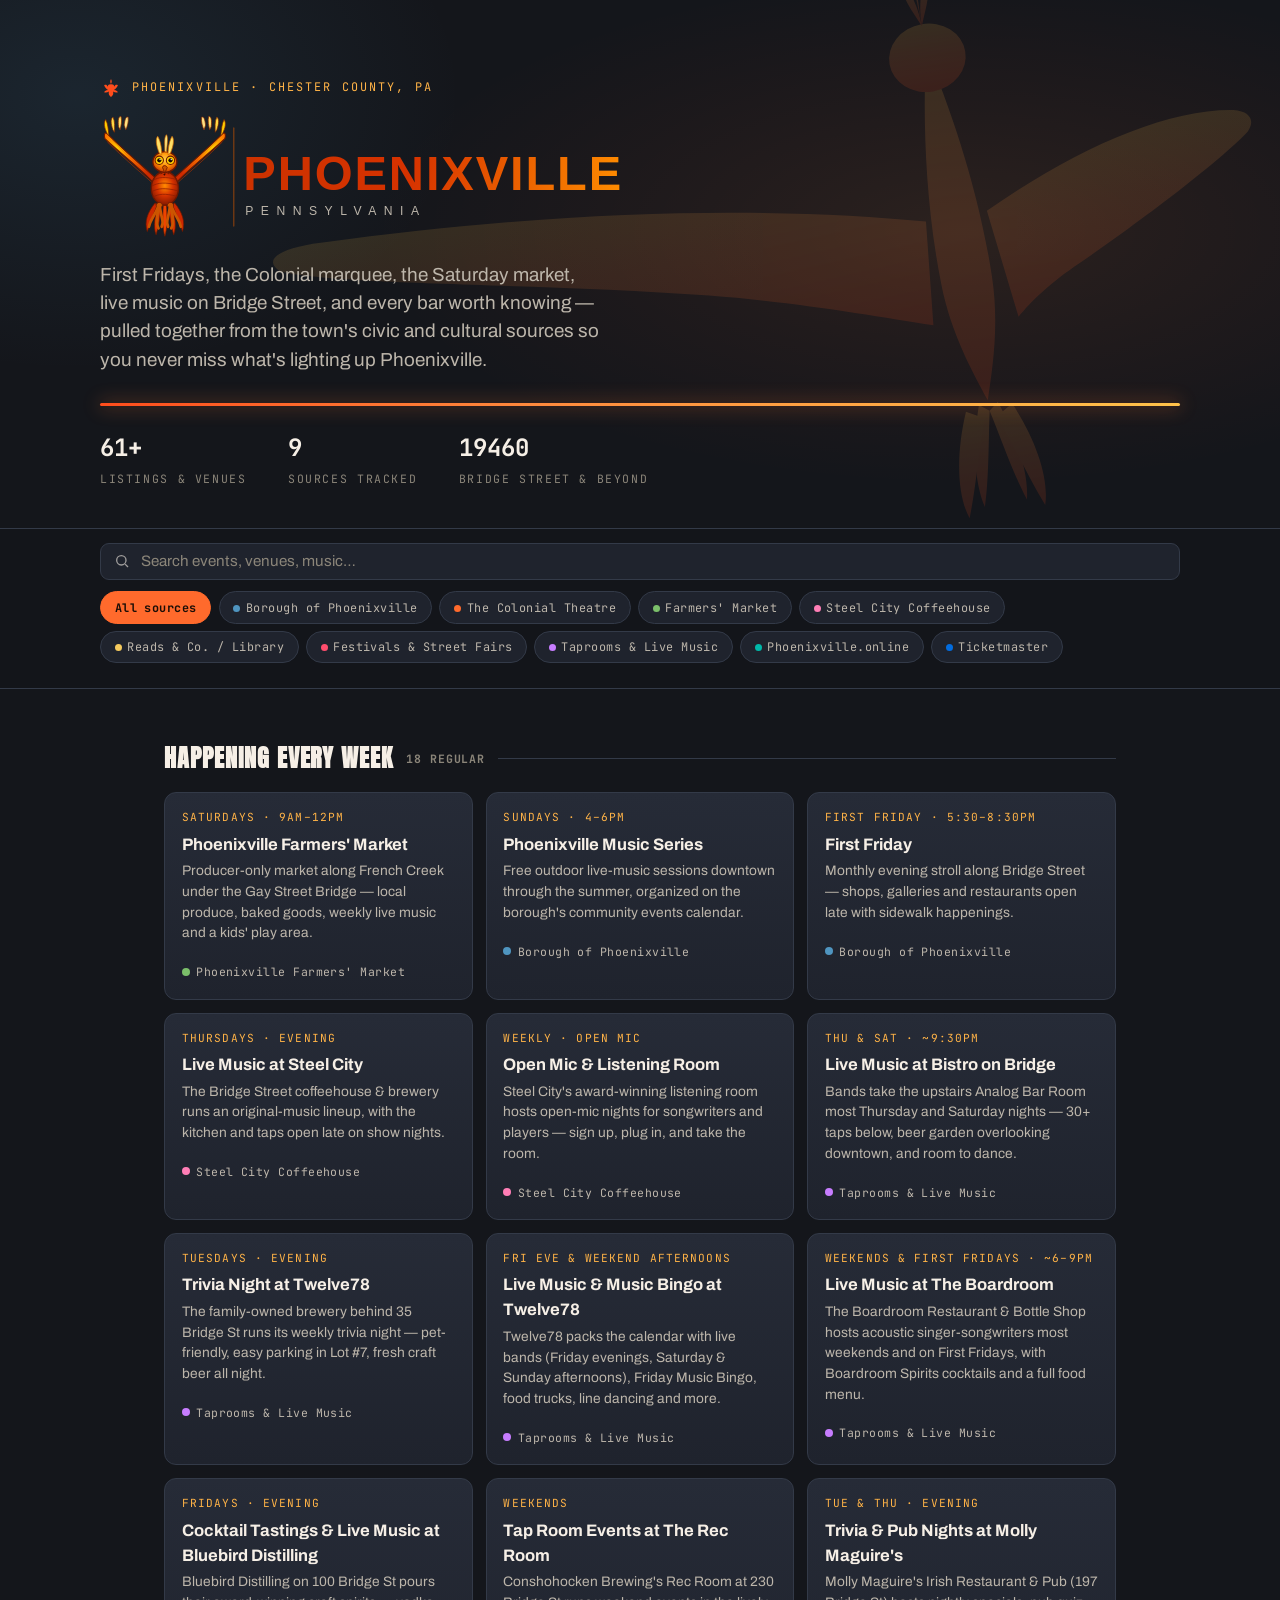
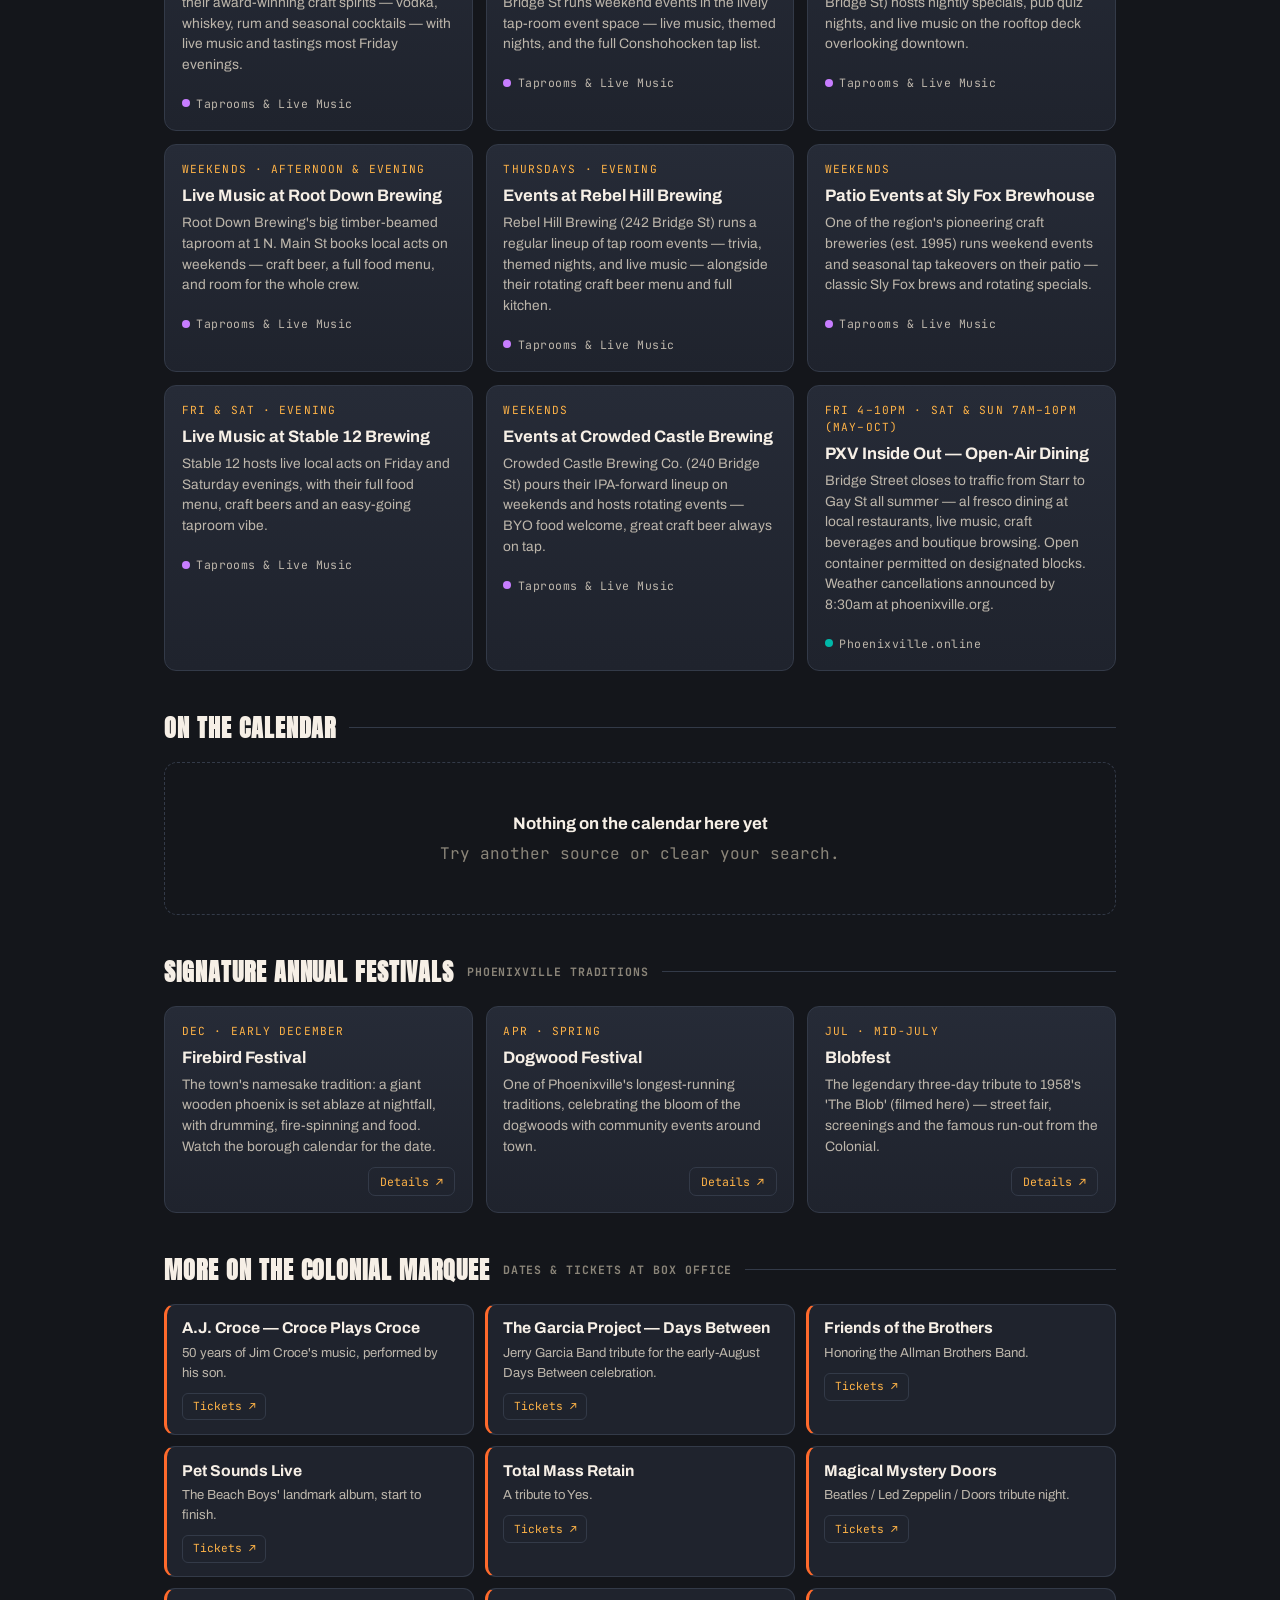
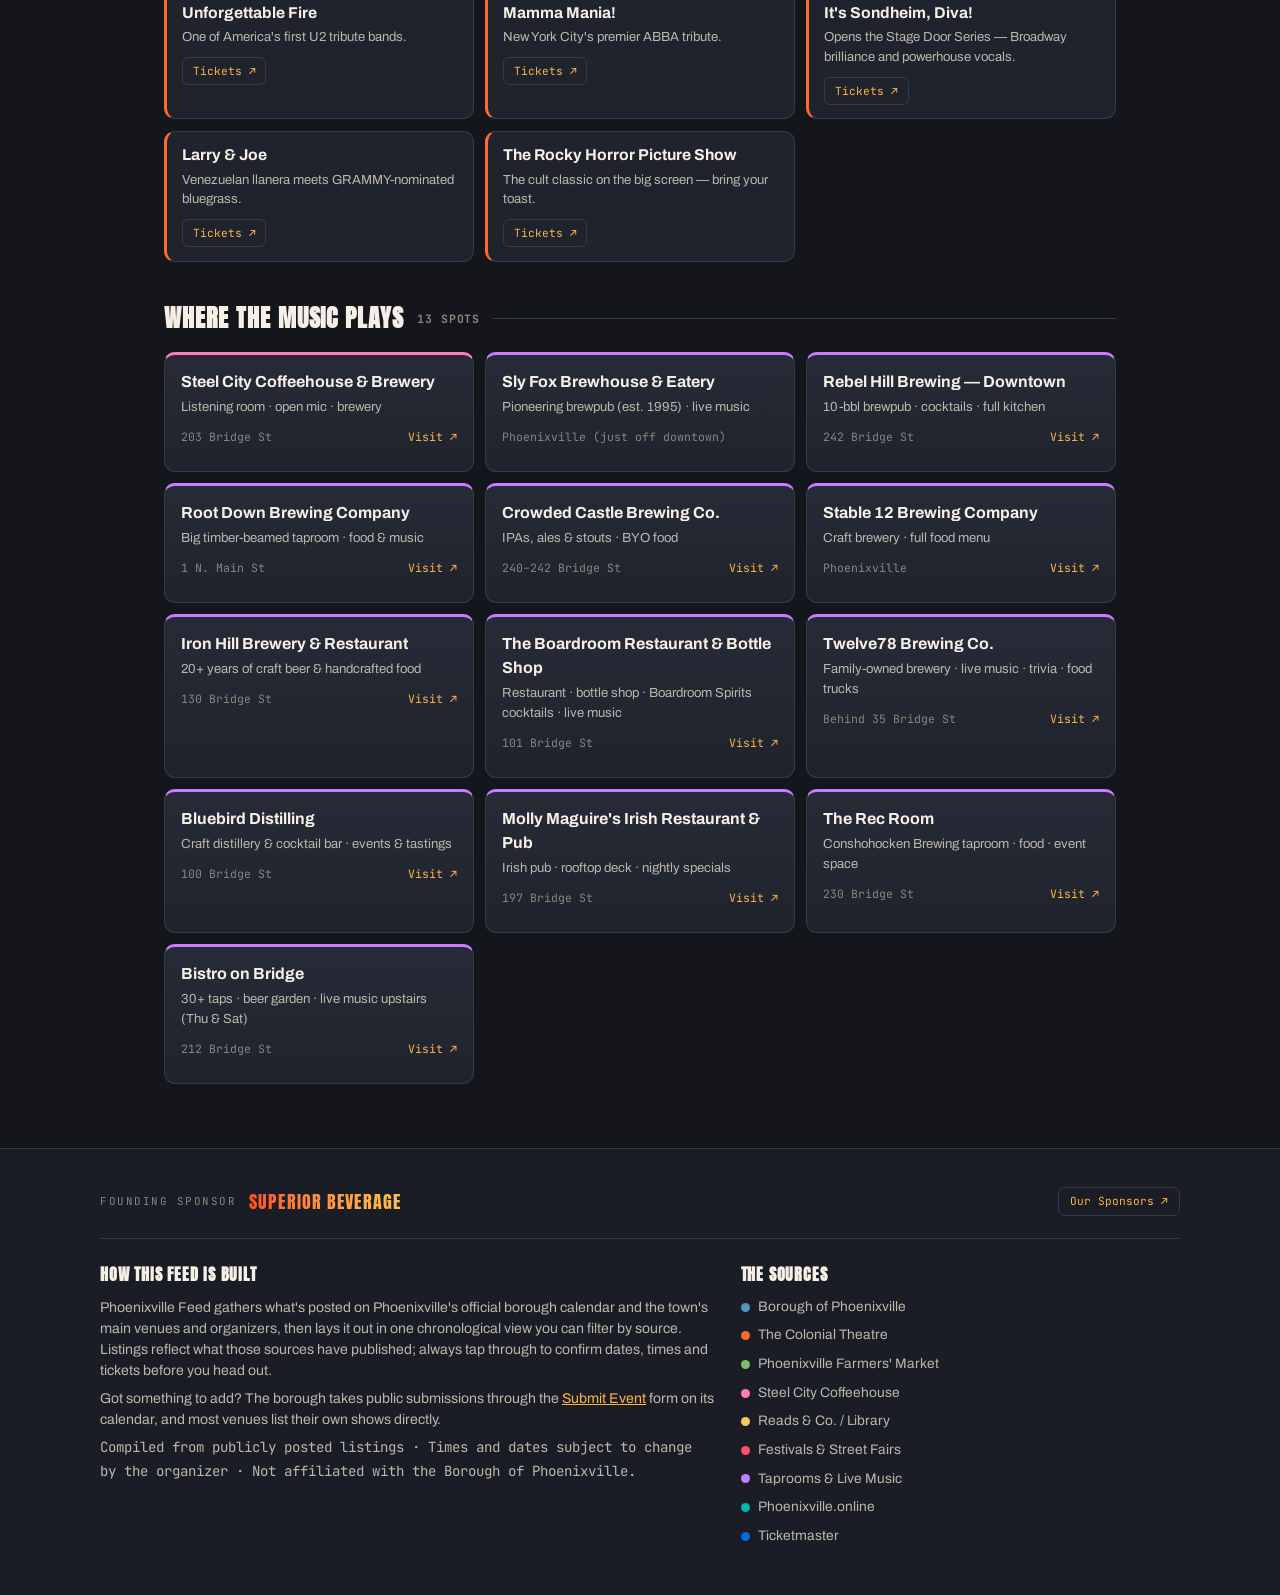
==== commit a7fa7e82: "Swooping owl-style phoenix logo; add bar events; clean up header - Redesign phoenix/logo/favicon as " ====
--- a/index.html
+++ b/index.html
@@ -325,7 +325,7 @@
       Phoenixville · Chester County, PA
     </p>
     <img src="logo.svg" alt="Phoenixville Pennsylvania" style="width:min(520px,90vw);height:auto;display:block;margin-bottom:.6rem">
-    <p class="lede">Borough meetings, First Fridays, the Colonial marquee, the Saturday market, live music on Bridge Street — pulled together from the town's civic and cultural sources so you never miss what's lighting up Phoenixville.</p>
+    <p class="lede">First Fridays, the Colonial marquee, the Saturday market, live music on Bridge Street, and every bar worth knowing — pulled together from the town's civic and cultural sources so you never miss what's lighting up Phoenixville.</p>
     <div class="molten"></div>
     <div class="stats">
       <div class="stat"><b id="stat-events">—</b><span>Listings &amp; venues</span></div>
@@ -420,6 +420,22 @@
    text:"Twelve78 packs the calendar with live bands (Friday evenings, Saturday & Sunday afternoons), Friday Music Bingo, food trucks, line dancing and more."},
   {cadence:"Weekends & First Fridays · ~6–9pm", title:"Live Music at The Boardroom", src:"taproom",
    text:"The Boardroom Restaurant & Bottle Shop hosts acoustic singer-songwriters most weekends and on First Fridays, with Boardroom Spirits cocktails and a full food menu."},
+  {cadence:"Fridays · evening", title:"Cocktail Tastings & Live Music at Bluebird Distilling", src:"taproom",
+   text:"Bluebird Distilling on 100 Bridge St pours their award-winning craft spirits — vodka, whiskey, rum and seasonal cocktails — with live music and tastings most Friday evenings."},
+  {cadence:"Weekends", title:"Tap Room Events at The Rec Room", src:"taproom",
+   text:"Conshohocken Brewing's Rec Room at 230 Bridge St runs weekend events in the lively tap-room event space — live music, themed nights, and the full Conshohocken tap list."},
+  {cadence:"Tue & Thu · evening", title:"Trivia & Pub Nights at Molly Maguire's", src:"taproom",
+   text:"Molly Maguire's Irish Restaurant & Pub (197 Bridge St) hosts nightly specials, pub quiz nights, and live music on the rooftop deck overlooking downtown."},
+  {cadence:"Weekends · afternoon & evening", title:"Live Music at Root Down Brewing", src:"taproom",
+   text:"Root Down Brewing's big timber-beamed taproom at 1 N. Main St books local acts on weekends — craft beer, a full food menu, and room for the whole crew."},
+  {cadence:"Thursdays · evening", title:"Events at Rebel Hill Brewing", src:"taproom",
+   text:"Rebel Hill Brewing (242 Bridge St) runs a regular lineup of tap room events — trivia, themed nights, and live music — alongside their rotating craft beer menu and full kitchen."},
+  {cadence:"Weekends", title:"Patio Events at Sly Fox Brewhouse", src:"taproom",
+   text:"One of the region's pioneering craft breweries (est. 1995) runs weekend events and seasonal tap takeovers on their patio — classic Sly Fox brews and rotating specials."},
+  {cadence:"Fri & Sat · evening", title:"Live Music at Stable 12 Brewing", src:"taproom",
+   text:"Stable 12 hosts live local acts on Friday and Saturday evenings, with their full food menu, craft beers and an easy-going taproom vibe."},
+  {cadence:"Weekends", title:"Events at Crowded Castle Brewing", src:"taproom",
+   text:"Crowded Castle Brewing Co. (240 Bridge St) pours their IPA-forward lineup on weekends and hosts rotating events — BYO food welcome, great craft beer always on tap."},
   {cadence:"Fri 4–10pm · Sat & Sun 7am–10pm (May–Oct)", title:"PXV Inside Out — Open-Air Dining", src:"pxv_online",
    text:"Bridge Street closes to traffic from Starr to Gay St all summer — al fresco dining at local restaurants, live music, craft beverages and boutique browsing. Open container permitted on designated blocks. Weather cancellations announced by 8:30am at phoenixville.org."}
 ];
@@ -513,7 +529,7 @@
 const DOW=["Sun","Mon","Tue","Wed","Thu","Fri","Sat"];
 let activeSrc="all", query="";
 
-const allDated=[...EVENTS, ...CIVIC];
+const allDated=[...EVENTS];
 
 /* chips */
 const chipWrap=document.getElementById("chips");
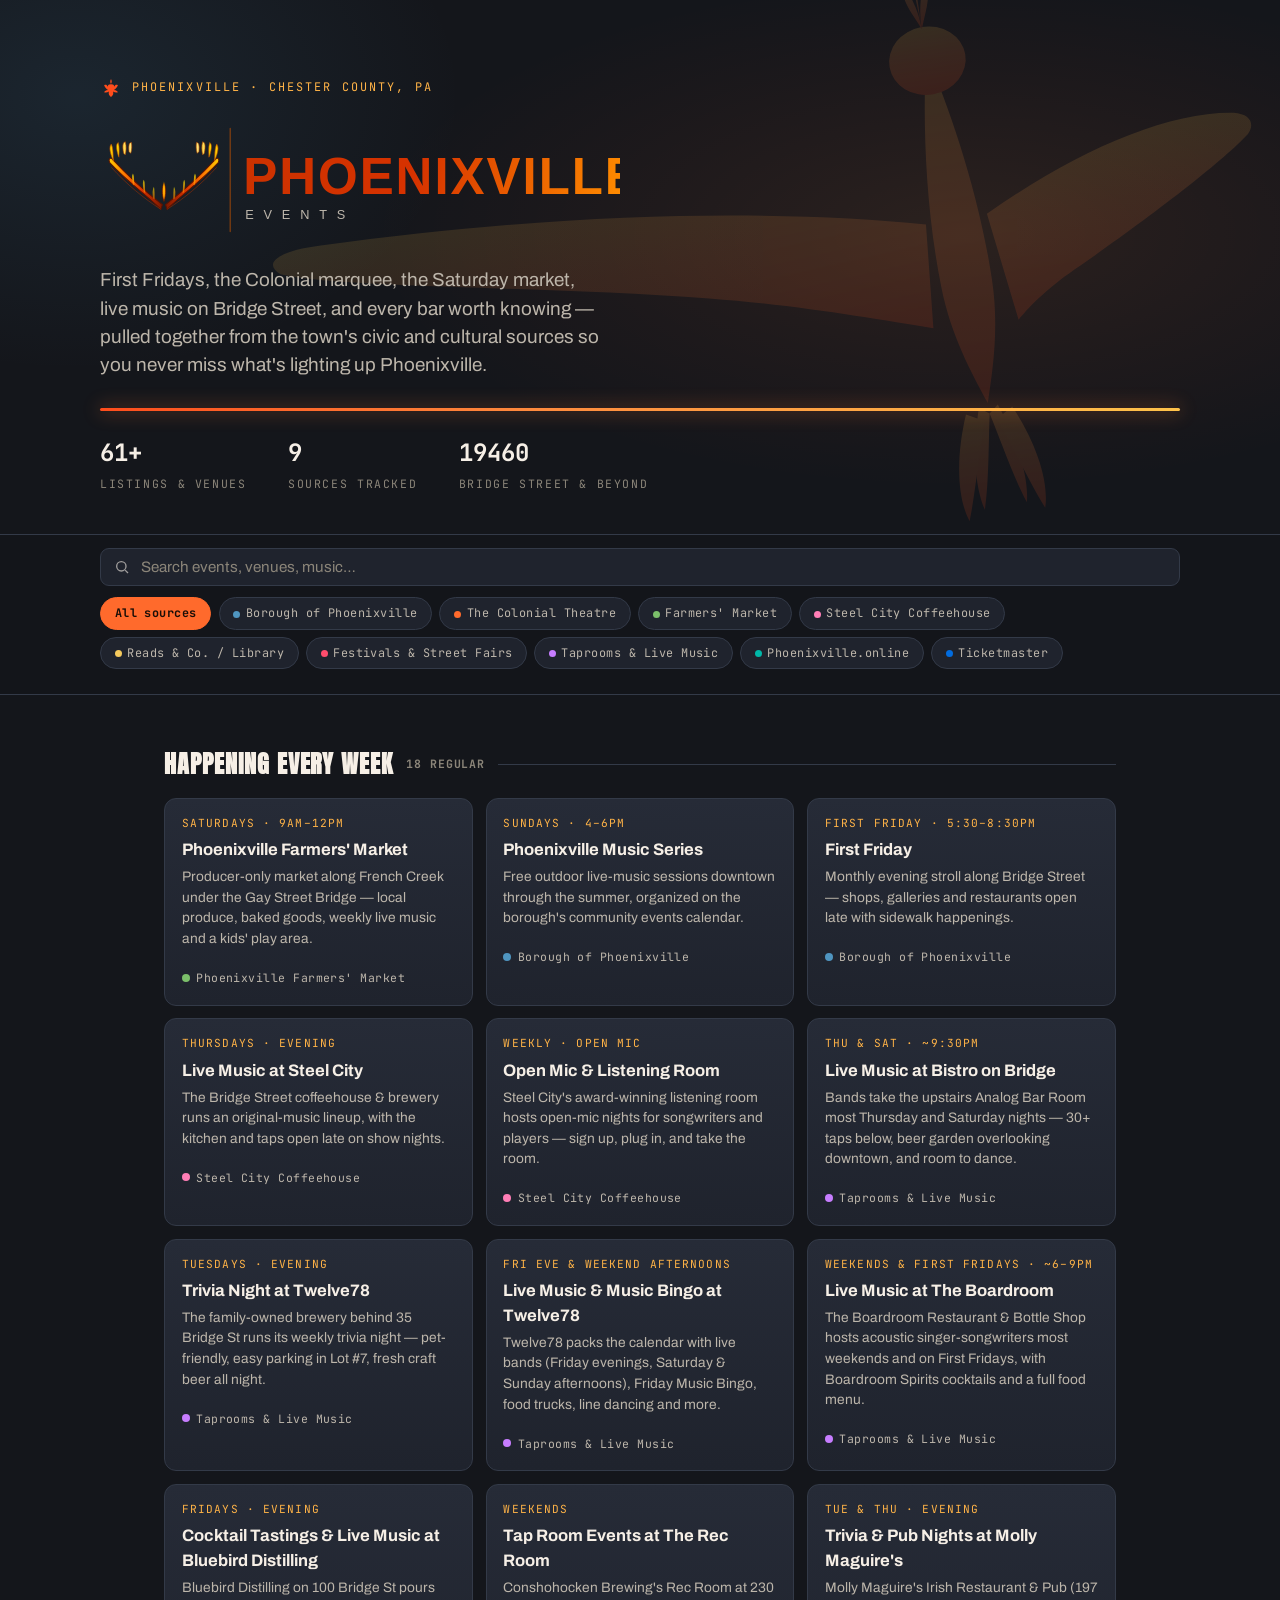
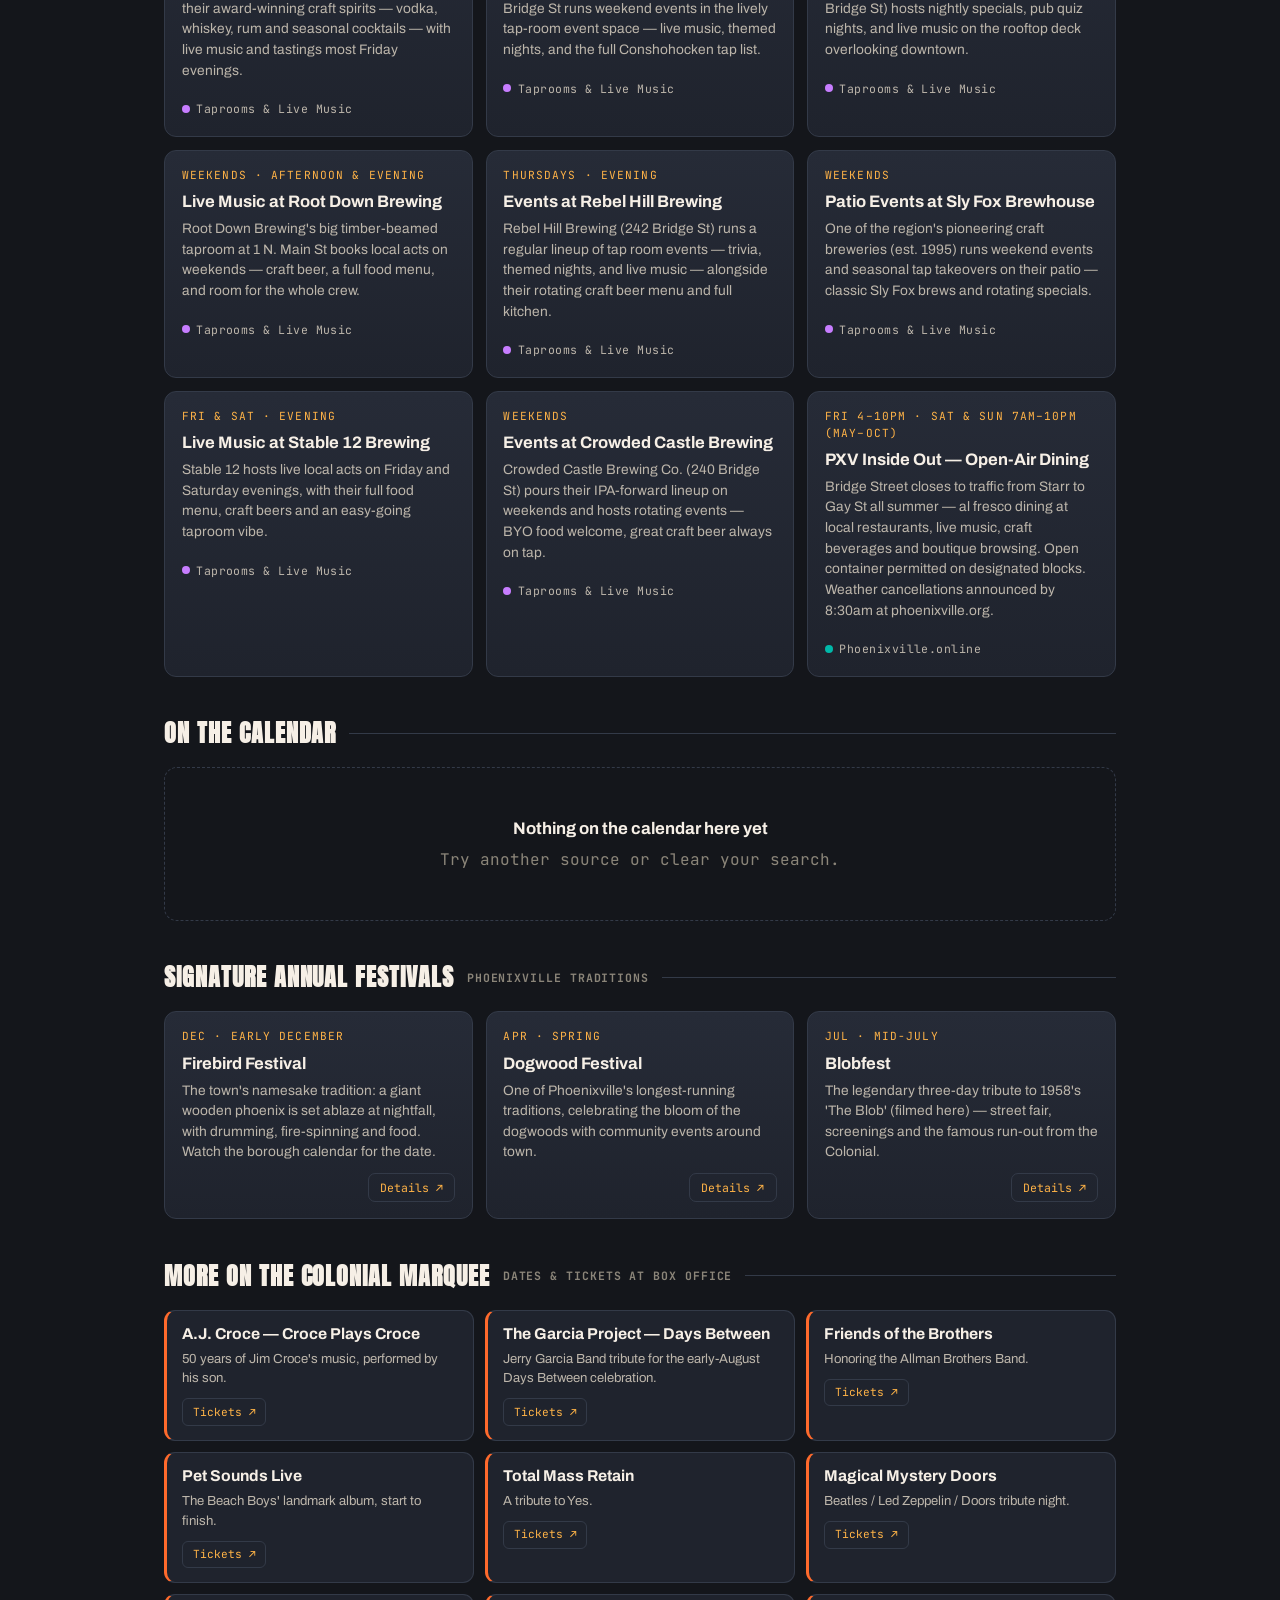
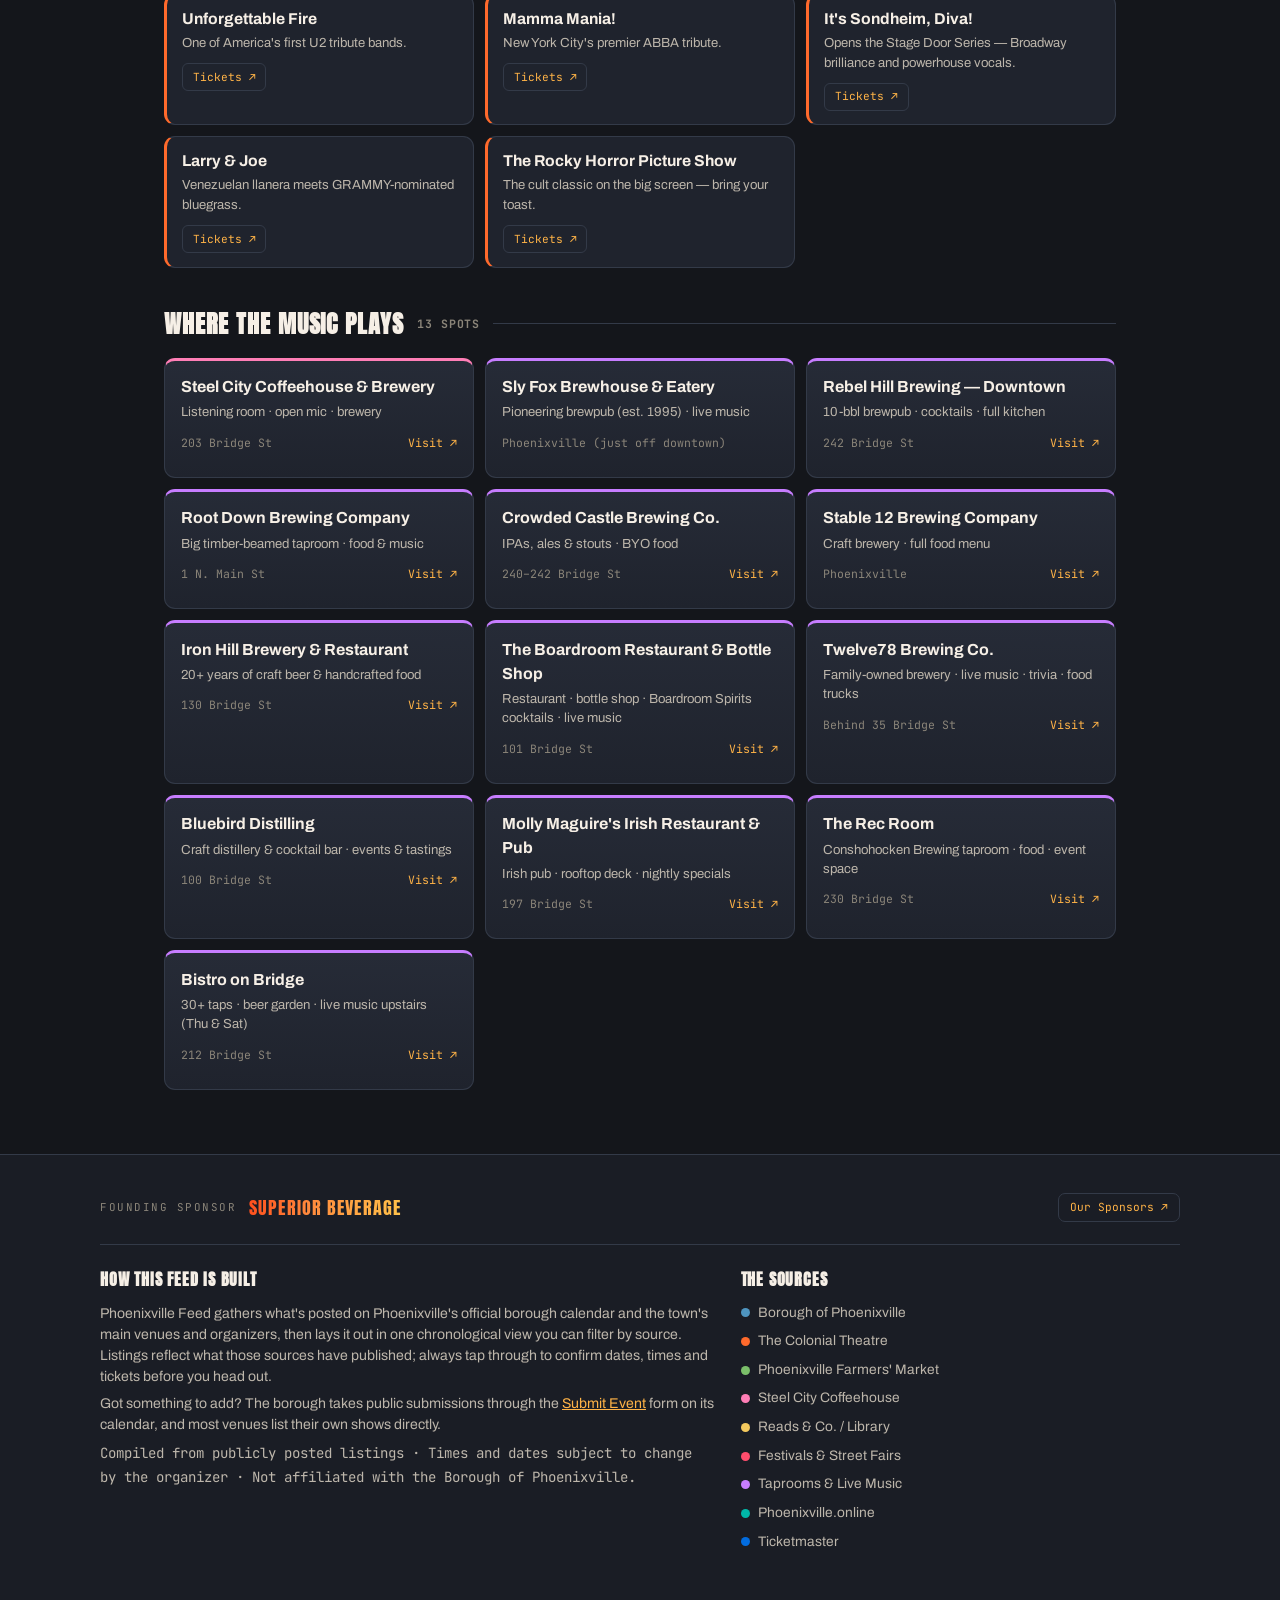
==== commit f9c96b26: "Simplify logo to wings-on-fire; rebrand header to Phoenixville Events - Replace detailed phoenix wit" ====
--- a/index.html
+++ b/index.html
@@ -3,7 +3,7 @@
 <head>
 <meta charset="UTF-8">
 <meta name="viewport" content="width=device-width, initial-scale=1.0">
-<title>Phoenixville, PA — Every Event in Town</title>
+<title>Phoenixville Events</title>
 <link rel="preconnect" href="https://fonts.googleapis.com">
 <link rel="preconnect" href="https://fonts.gstatic.com" crossorigin>
 <link href="https://fonts.googleapis.com/css2?family=Anton&family=Archivo:ital,wght@0,400;0,500;0,600;0,700;1,500&family=JetBrains+Mono:wght@400;500;700&display=swap" rel="stylesheet">
@@ -324,7 +324,7 @@
       </svg>
       Phoenixville · Chester County, PA
     </p>
-    <img src="logo.svg" alt="Phoenixville Pennsylvania" style="width:min(520px,90vw);height:auto;display:block;margin-bottom:.6rem">
+    <img src="logo.svg" alt="Phoenixville Events" style="width:min(520px,90vw);height:auto;display:block;margin-bottom:.6rem">
     <p class="lede">First Fridays, the Colonial marquee, the Saturday market, live music on Bridge Street, and every bar worth knowing — pulled together from the town's civic and cultural sources so you never miss what's lighting up Phoenixville.</p>
     <div class="molten"></div>
     <div class="stats">
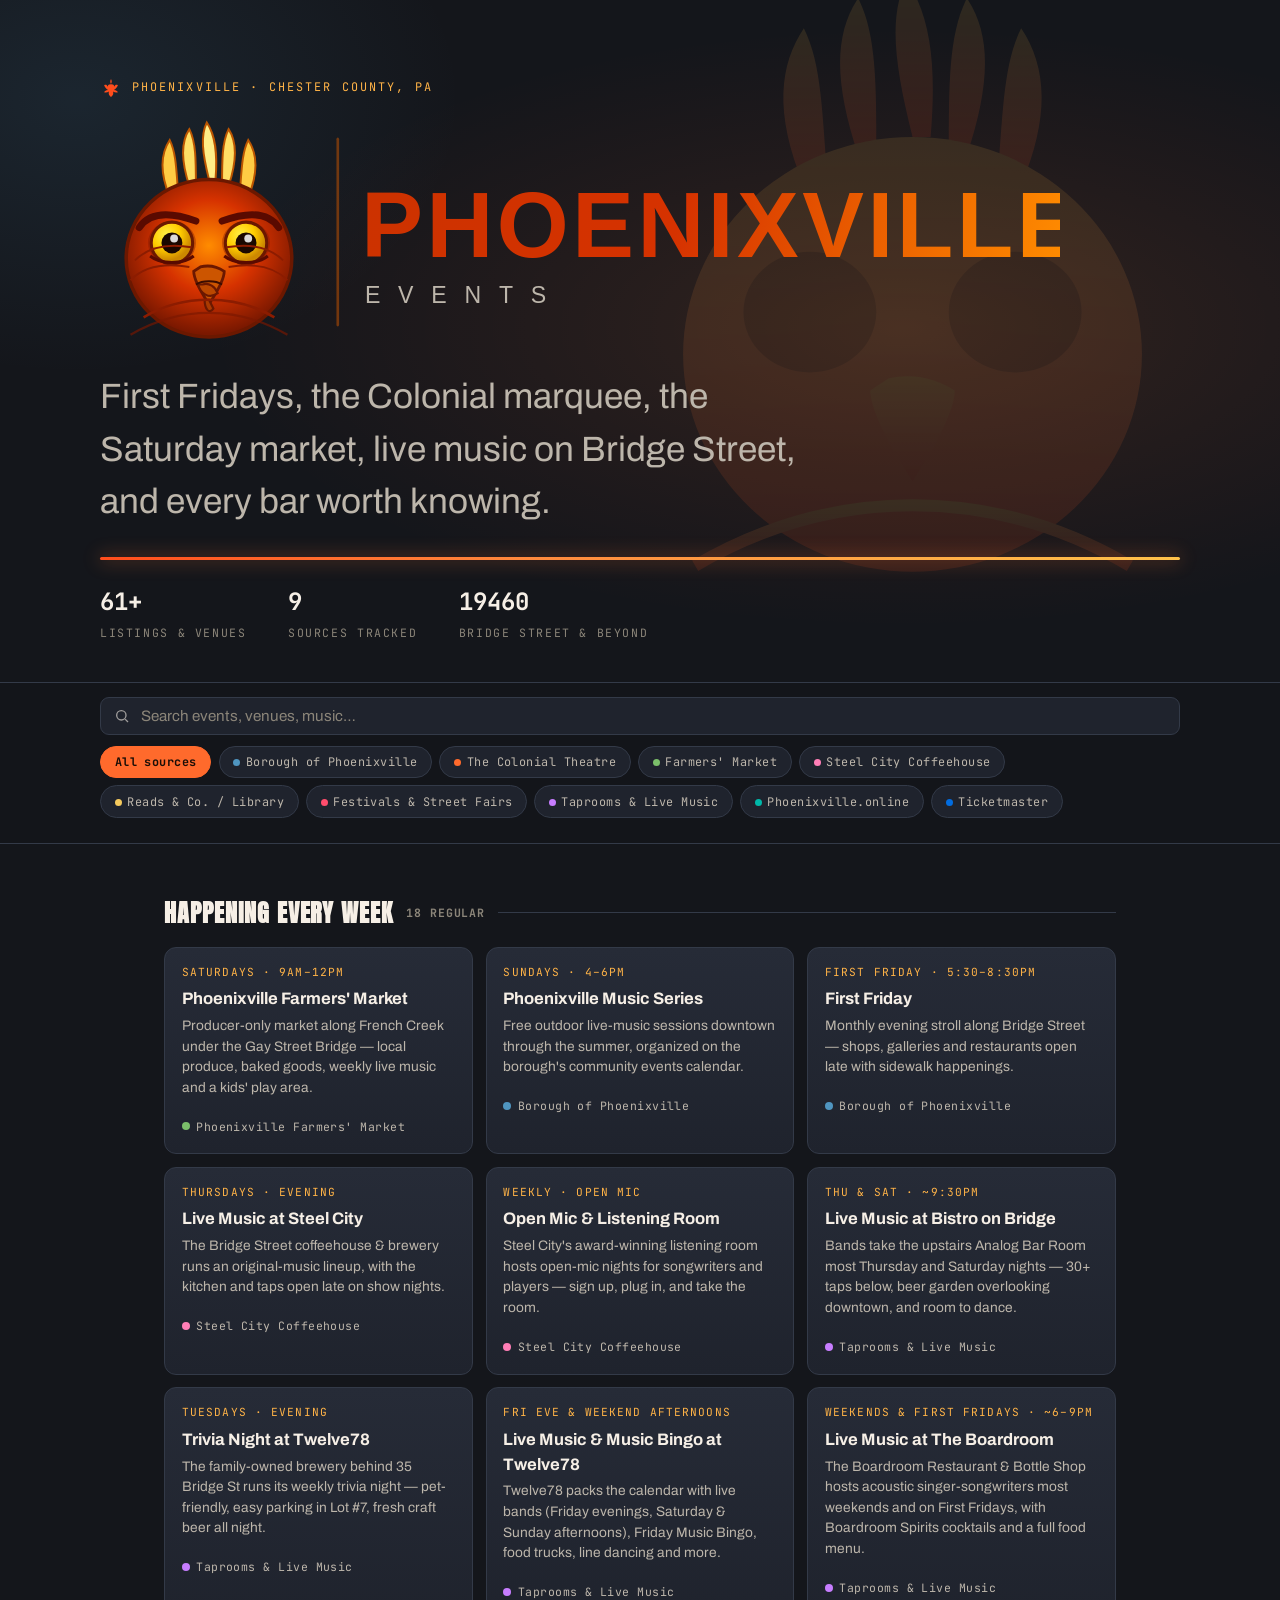
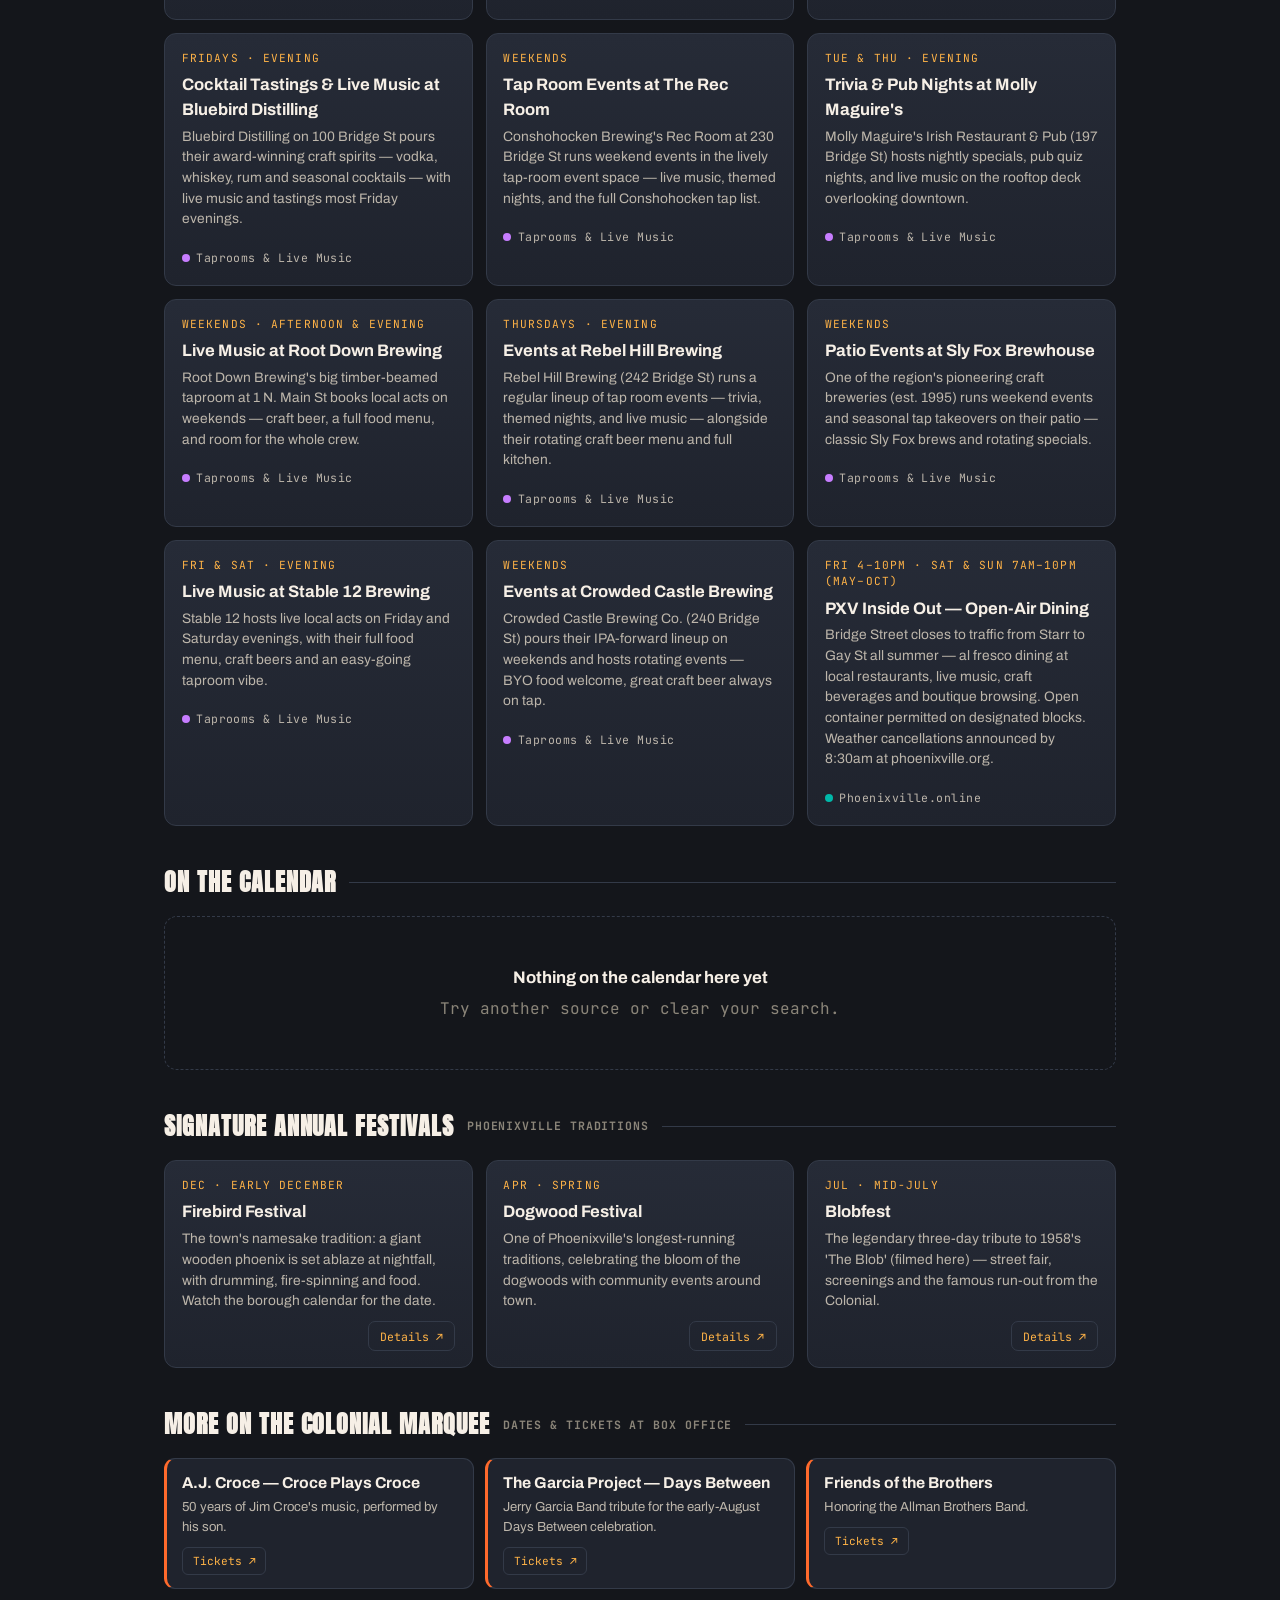
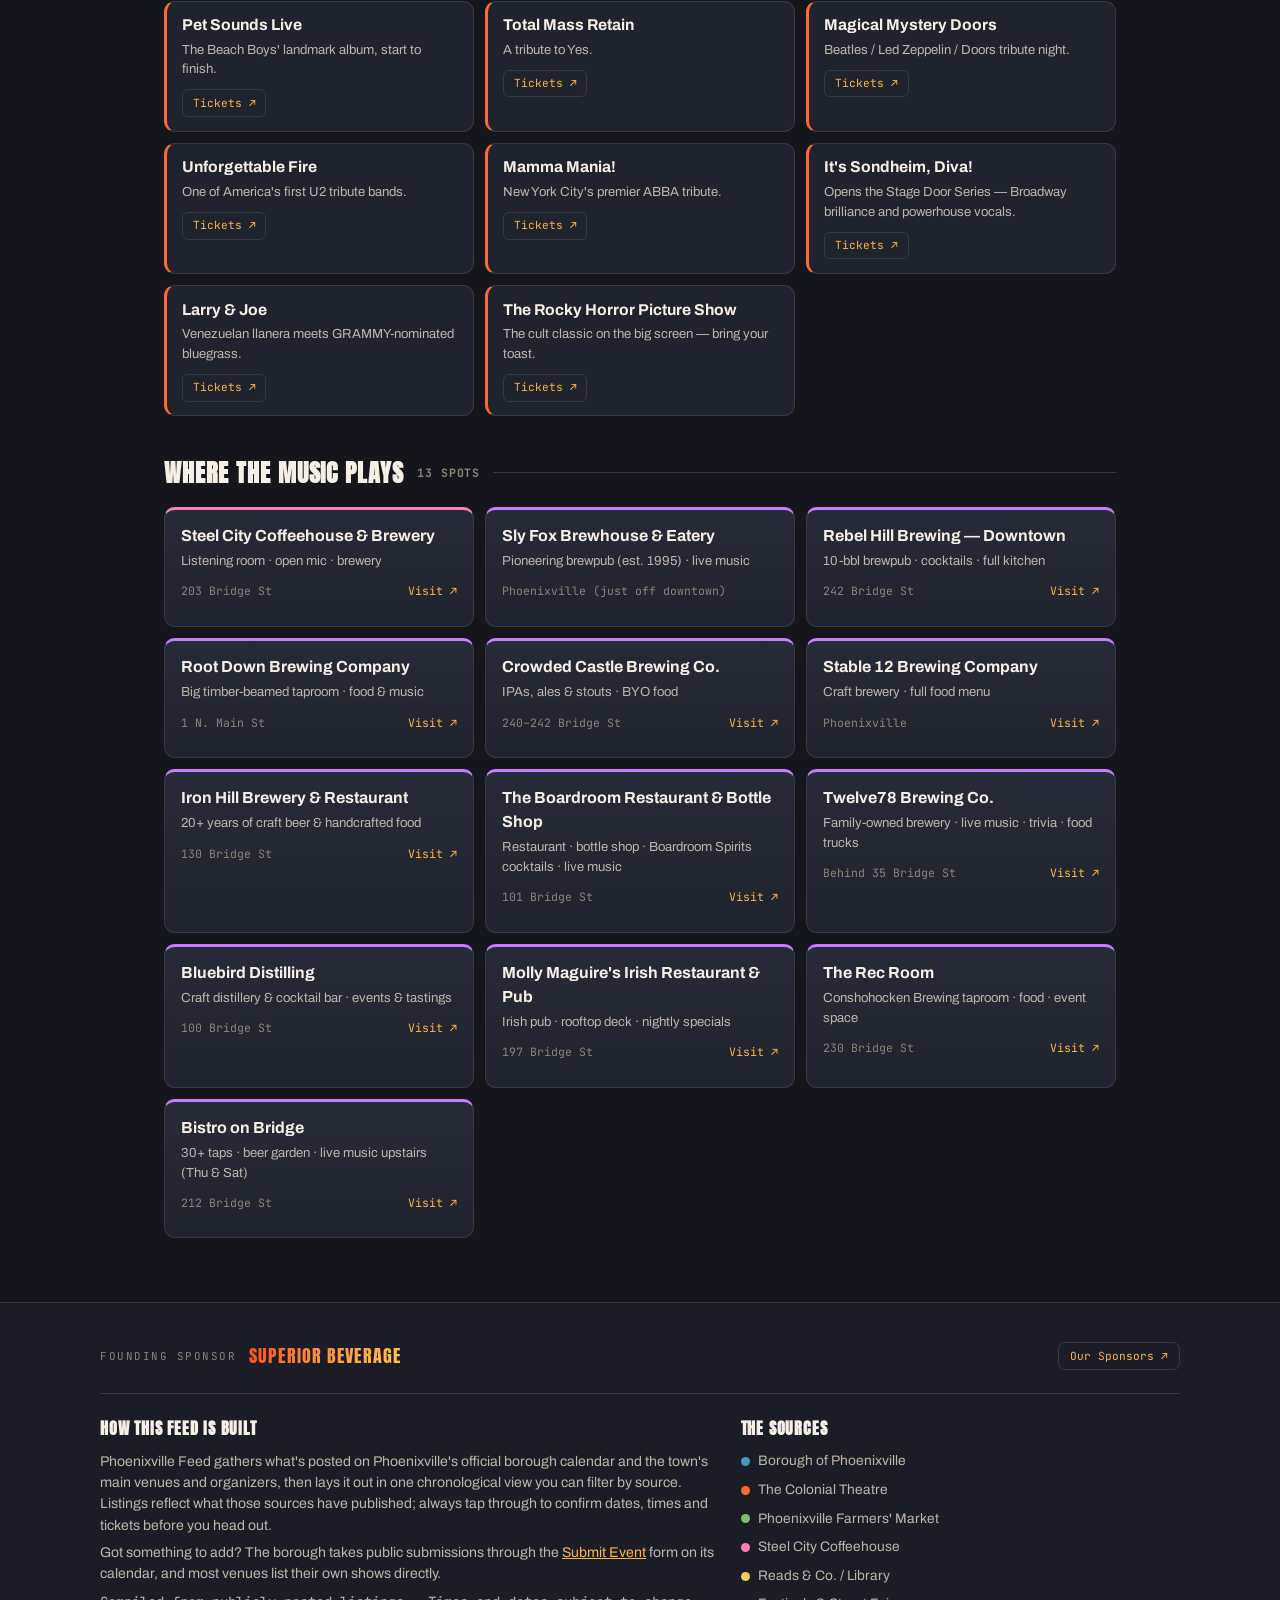
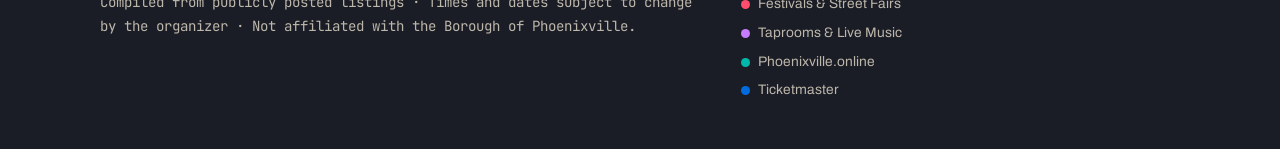
==== commit 89be5585: "Phoenix face logo; matching hero bg; doubled hero text - New logo/favicon/icon: front-facing phoenix" ====
--- a/index.html
+++ b/index.html
@@ -255,65 +255,42 @@
 <header class="hero">
   <div class="embers" id="embers" aria-hidden="true"></div>
 
-  <!-- Swooping phoenix hero background -->
+  <!-- Phoenix face hero background -->
   <svg class="hero-phoenix" aria-hidden="true" xmlns="http://www.w3.org/2000/svg"
        viewBox="0 0 1200 520" preserveAspectRatio="xMaxYMid slice">
     <defs>
+      <radialGradient id="halo" cx="76%" cy="48%" r="44%">
+        <stop offset="0%"   stop-color="#ff8a3d" stop-opacity="0.13"/>
+        <stop offset="100%" stop-color="#ff4d1c" stop-opacity="0"/>
+      </radialGradient>
       <linearGradient id="hpg" x1="0.5" y1="0" x2="0.5" y2="1">
         <stop offset="0%"   stop-color="#ffc24a"/>
-        <stop offset="40%"  stop-color="#ff8a3d"/>
+        <stop offset="45%"  stop-color="#ff8a3d"/>
         <stop offset="100%" stop-color="#ff4d1c"/>
       </linearGradient>
-      <radialGradient id="halo" cx="75%" cy="44%" r="46%">
-        <stop offset="0%"   stop-color="#ff8a3d" stop-opacity="0.10"/>
-        <stop offset="100%" stop-color="#ff4d1c" stop-opacity="0"/>
-      </radialGradient>
     </defs>
 
-    <!-- Ambient glow behind the bird -->
+    <!-- Warm glow halo -->
     <rect width="1200" height="520" fill="url(#halo)"/>
 
-    <!-- Phoenix swooping: rotated -10° around its center (900, 240) -->
-    <g fill="url(#hpg)" opacity="0.13" transform="rotate(-10, 900, 240)">
-
-      <!-- LEFT WING: sweeps far left from body -->
-      <path d="M872 215
-               C 740 178, 550 145, 310 136
-               C 272 134, 252 142, 268 156
-               C 318 178, 510 210, 660 248
-               C 738 268, 810 294, 862 312
-               Z"/>
-
-      <!-- RIGHT WING: shorter, angled downward for banking look -->
-      <path d="M930 215
-               C 1022 172, 1112 150, 1174 162
-               C 1190 166, 1192 176, 1184 184
-               C 1158 204, 1082 244, 1008 278
-               C 976 292, 956 306, 942 318
-               Z"/>
-
-      <!-- BODY: teardrop, tall and narrow -->
-      <path d="M900 58
-               C 887 112, 874 196, 876 276
-               C 877 322, 890 360, 900 390
-               C 910 360, 923 322, 924 276
-               C 926 196, 913 112, 900 58
-               Z"/>
-
+    <!-- Ghost phoenix face — source 100×106, scale=4.6, center at (920,270) -->
+    <!-- translate = (920 - 50*4.6, 270 - 65*4.6) = (690, -29) -->
+    <g fill="url(#hpg)" opacity="0.11" transform="translate(690,-29) scale(4.6)">
+      <!-- CREST plumes -->
+      <path d="M 50 29 C 47 17 46  9 49  3 C 53  9 54 17 53 29 Z"/>
+      <path d="M 41 32 C 37 20 37 12 41  6 C 44 12 44 20 44 32 Z"/>
+      <path d="M 59 32 C 63 20 63 12 59  6 C 56 12 56 20 56 32 Z"/>
+      <path d="M 32 37 C 27 25 28 17 32 11 C 35 17 35 25 36 37 Z"/>
+      <path d="M 68 37 C 73 25 72 17 68 11 C 65 17 65 25 64 37 Z"/>
       <!-- HEAD -->
-      <ellipse cx="900" cy="64" rx="36" ry="32"/>
-
-      <!-- CREST: 3 upswept feathers -->
-      <path d="M900 34 C 893 16 885  4 890 -10 C 897  5 900 20 900 34Z"/>
-      <path d="M900 34 C 900 14 898  1 900 -14 C 902  1 900 14 900 34Z"/>
-      <path d="M900 34 C 907 16 915  4 910 -10 C 903  5 900 20 900 34Z"/>
-
-      <!-- TAIL: 5 flame feathers streaming behind -->
-      <path d="M900 390 C 900 425 900 460 900 484 C 900 460 900 425 900 390Z"/>
-      <path d="M891 393 C 879 428 874 464 880 488 C 888 464 894 428 900 400Z"/>
-      <path d="M909 393 C 921 428 926 464 920 488 C 912 464 906 428 900 400Z"/>
-      <path d="M878 397 C 862 434 856 472 864 496 C 874 471 884 434 894 406Z"/>
-      <path d="M922 397 C 938 434 944 472 936 496 C 926 471 916 434 906 406Z"/>
+      <ellipse cx="50" cy="65" rx="38" ry="36"/>
+      <!-- EYE sockets (dark patches convey the fierce look even in silhouette) -->
+      <ellipse cx="33" cy="58" rx="11" ry="10" fill="#1a0800" opacity="0.4"/>
+      <ellipse cx="67" cy="58" rx="11" ry="10" fill="#1a0800" opacity="0.4"/>
+      <!-- BEAK -->
+      <path d="M 43 71 C 43 74 46 80 50 86 C 54 80 57 74 57 71 C 54 69 50 68 46 69 Z"/>
+      <!-- Neck ruff -->
+      <path d="M 14 100 C 26 93 38 90 50 90 C 62 90 74 93 86 100" stroke="url(#hpg)" stroke-width="2" fill="none"/>
     </g>
   </svg>
   <div class="hero-inner">
@@ -324,8 +301,8 @@
       </svg>
       Phoenixville · Chester County, PA
     </p>
-    <img src="logo.svg" alt="Phoenixville Events" style="width:min(520px,90vw);height:auto;display:block;margin-bottom:.6rem">
-    <p class="lede">First Fridays, the Colonial marquee, the Saturday market, live music on Bridge Street, and every bar worth knowing — pulled together from the town's civic and cultural sources so you never miss what's lighting up Phoenixville.</p>
+    <img src="logo.svg" alt="Phoenixville Events" style="width:min(960px,90vw);height:auto;display:block;margin-bottom:.8rem">
+    <p class="lede" style="font-size:clamp(1.9rem,3.8vw,2.2rem);max-width:36ch">First Fridays, the Colonial marquee, the Saturday market, live music on Bridge Street, and every bar worth knowing.</p>
     <div class="molten"></div>
     <div class="stats">
       <div class="stat"><b id="stat-events">—</b><span>Listings &amp; venues</span></div>
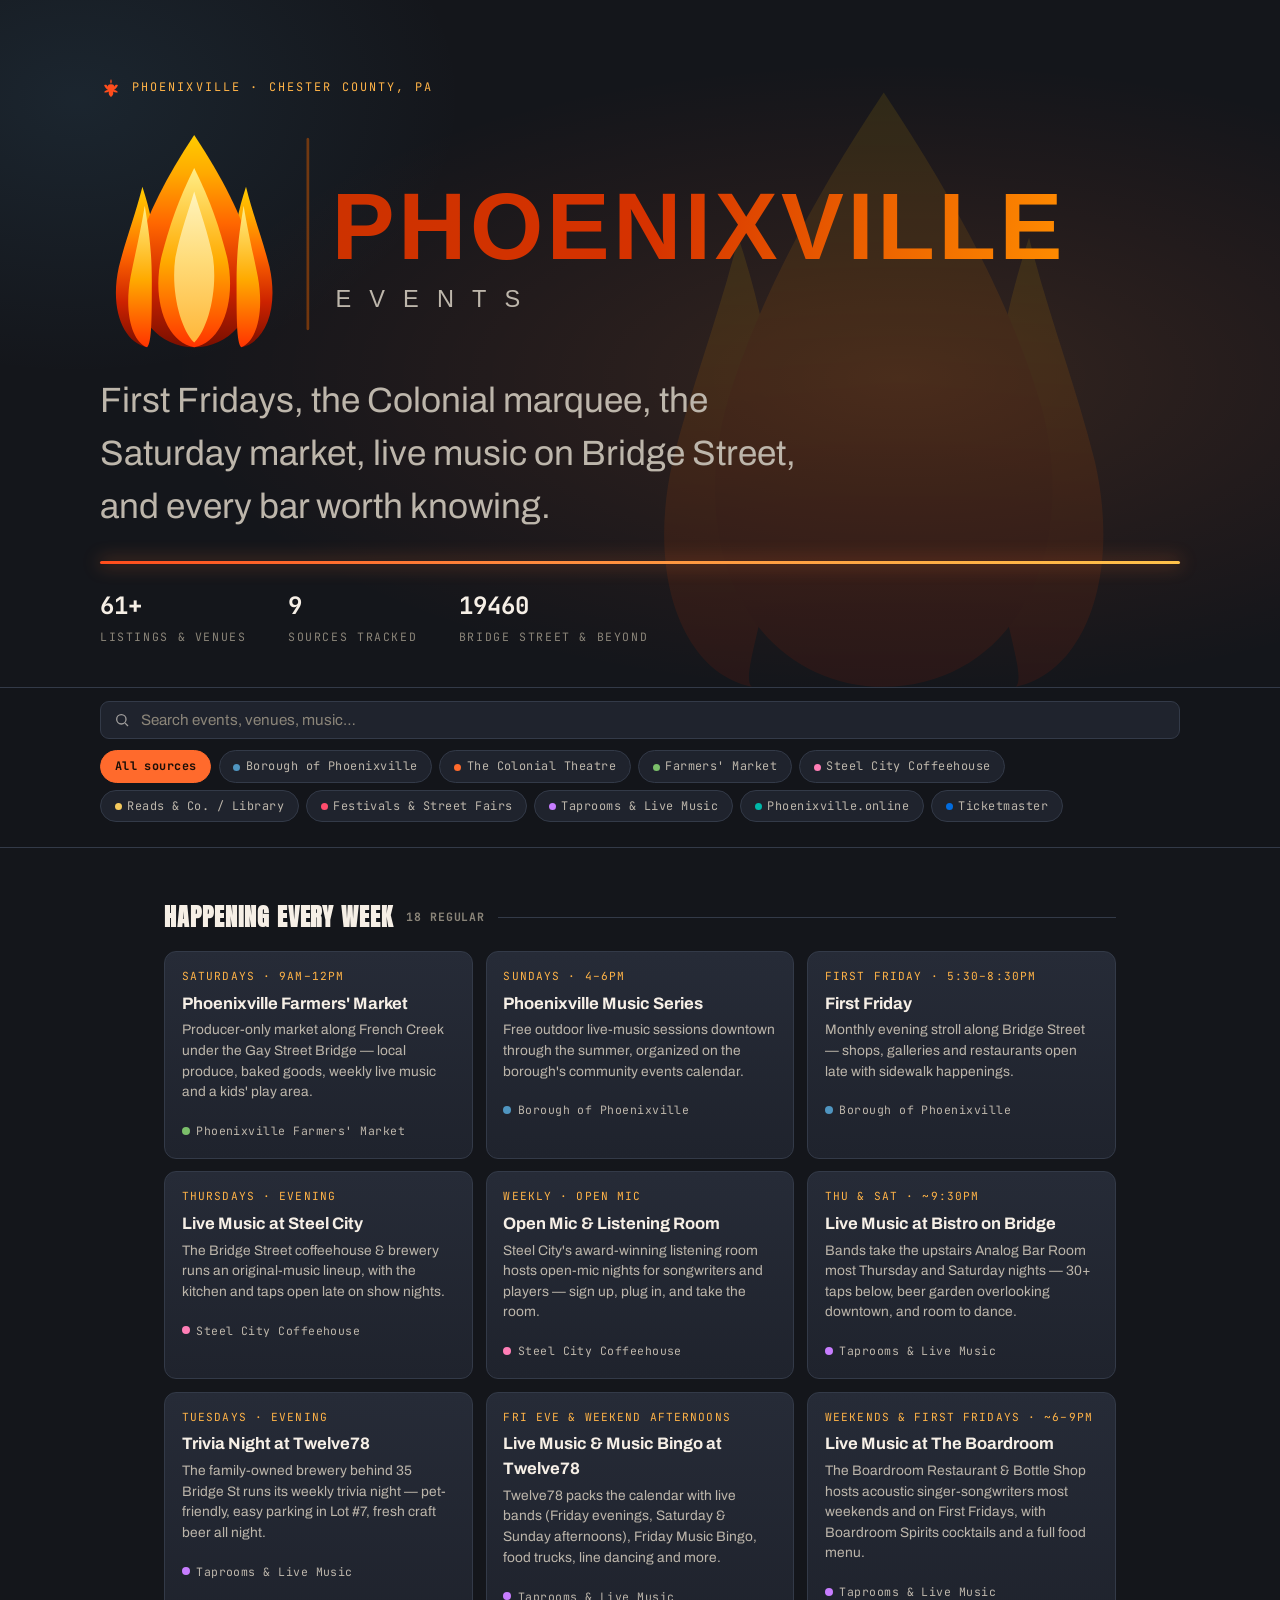
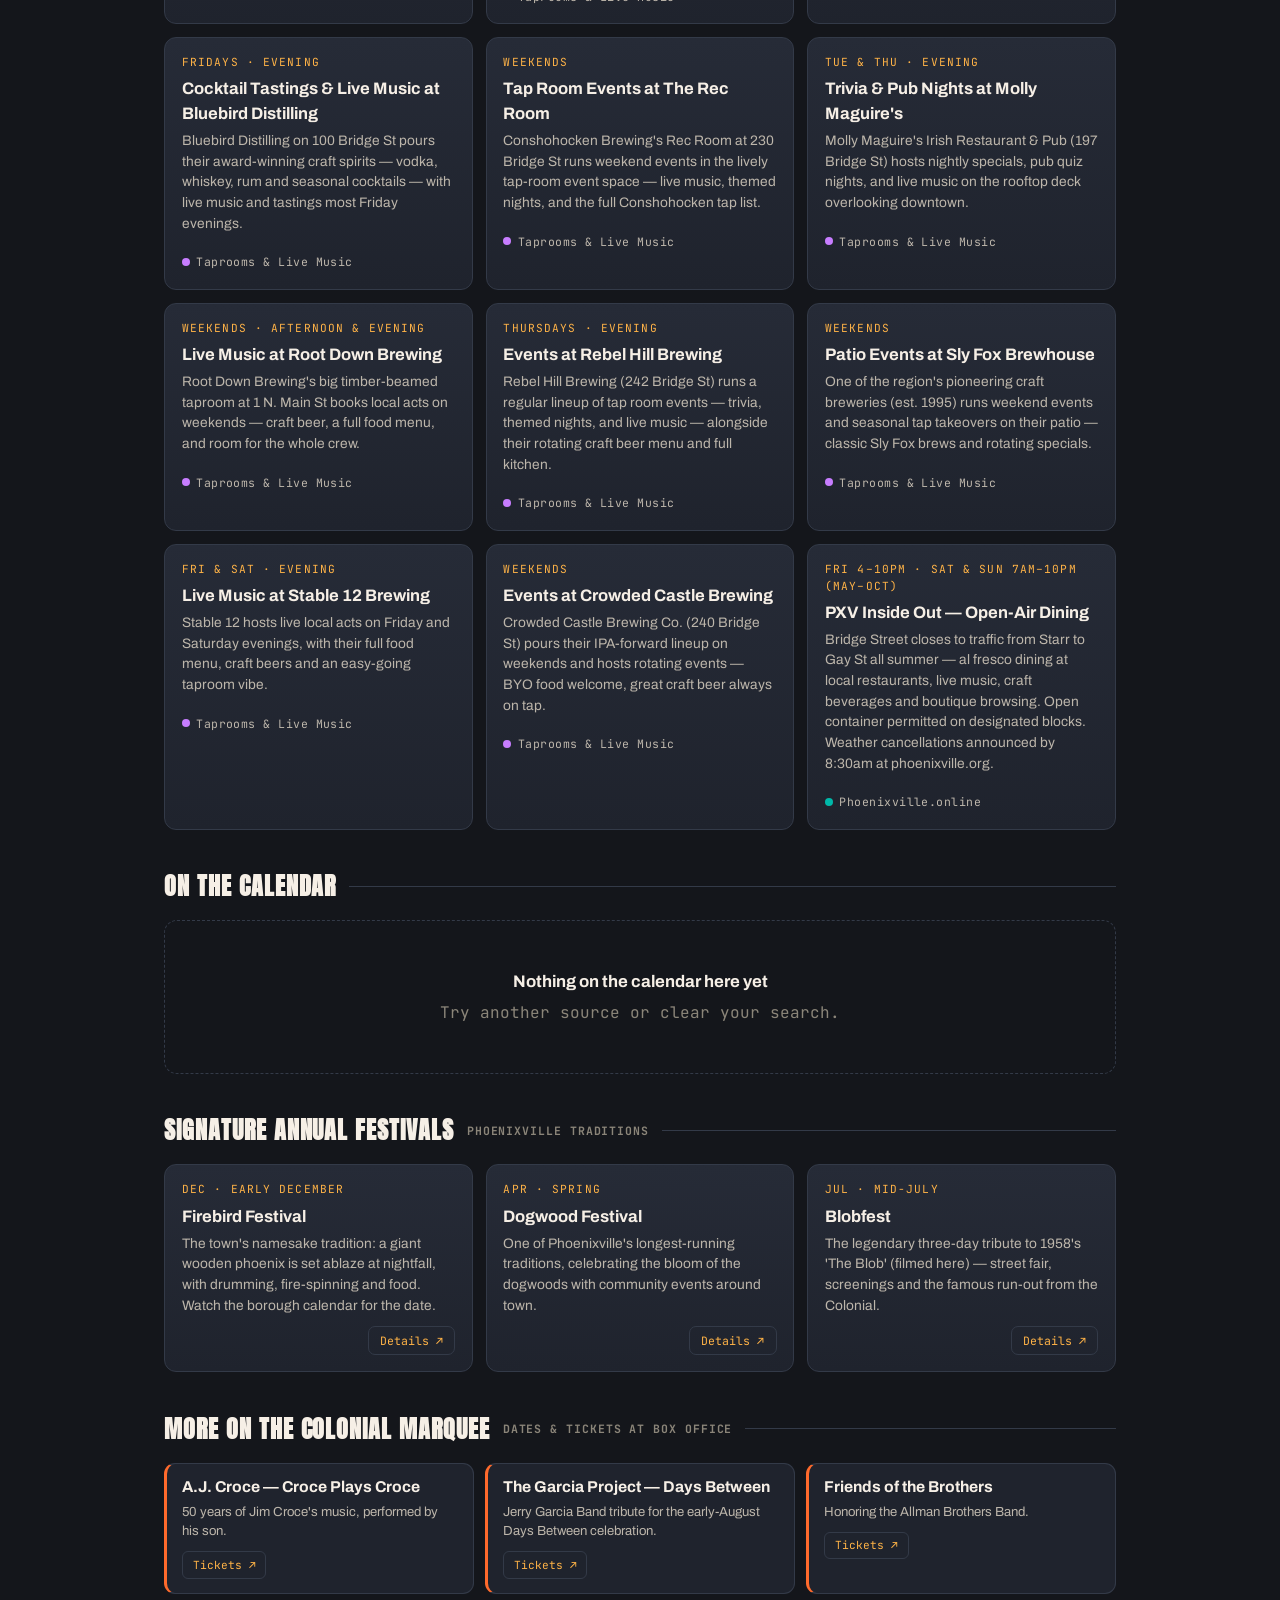
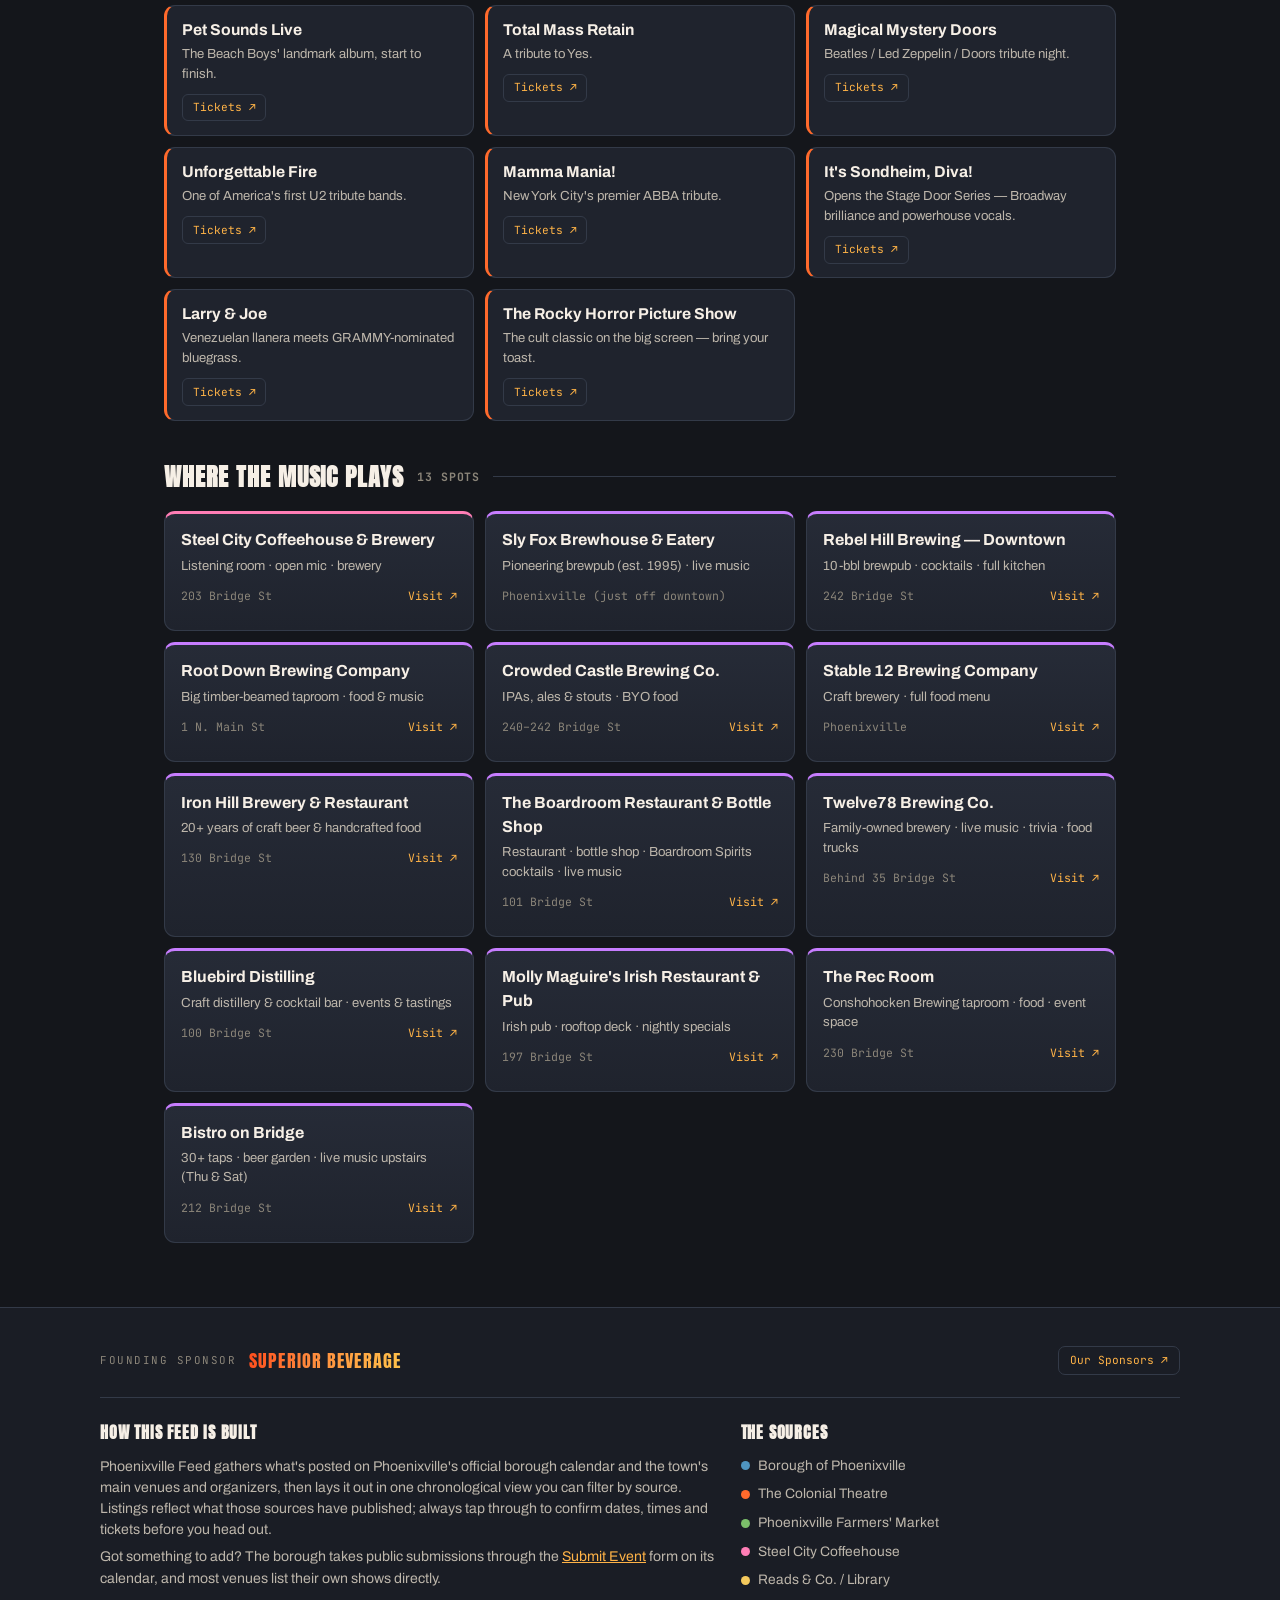
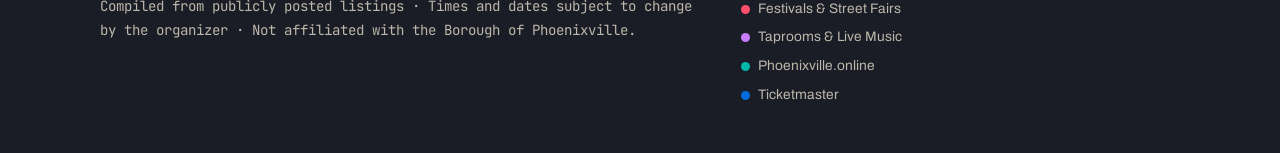
==== commit 9a5fbbb6: "Replace logo with fire icon Three-flame design: left, center (tallest), and right outer flames with " ====
--- a/index.html
+++ b/index.html
@@ -255,42 +255,29 @@
 <header class="hero">
   <div class="embers" id="embers" aria-hidden="true"></div>
 
-  <!-- Phoenix face hero background -->
+  <!-- Fire hero background -->
   <svg class="hero-phoenix" aria-hidden="true" xmlns="http://www.w3.org/2000/svg"
        viewBox="0 0 1200 520" preserveAspectRatio="xMaxYMid slice">
     <defs>
-      <radialGradient id="halo" cx="76%" cy="48%" r="44%">
-        <stop offset="0%"   stop-color="#ff8a3d" stop-opacity="0.13"/>
+      <radialGradient id="halo" cx="76%" cy="55%" r="46%">
+        <stop offset="0%"   stop-color="#ff8a3d" stop-opacity="0.14"/>
         <stop offset="100%" stop-color="#ff4d1c" stop-opacity="0"/>
       </radialGradient>
-      <linearGradient id="hpg" x1="0.5" y1="0" x2="0.5" y2="1">
-        <stop offset="0%"   stop-color="#ffc24a"/>
-        <stop offset="45%"  stop-color="#ff8a3d"/>
-        <stop offset="100%" stop-color="#ff4d1c"/>
+      <linearGradient id="hpg" x1="0.5" y1="1" x2="0.5" y2="0">
+        <stop offset="0%"   stop-color="#cc2200"/>
+        <stop offset="50%"  stop-color="#ff6600"/>
+        <stop offset="100%" stop-color="#ffcc00"/>
       </linearGradient>
     </defs>
 
-    <!-- Warm glow halo -->
     <rect width="1200" height="520" fill="url(#halo)"/>
 
-    <!-- Ghost phoenix face — source 100×106, scale=4.6, center at (920,270) -->
-    <!-- translate = (920 - 50*4.6, 270 - 65*4.6) = (690, -29) -->
-    <g fill="url(#hpg)" opacity="0.11" transform="translate(690,-29) scale(4.6)">
-      <!-- CREST plumes -->
-      <path d="M 50 29 C 47 17 46  9 49  3 C 53  9 54 17 53 29 Z"/>
-      <path d="M 41 32 C 37 20 37 12 41  6 C 44 12 44 20 44 32 Z"/>
-      <path d="M 59 32 C 63 20 63 12 59  6 C 56 12 56 20 56 32 Z"/>
-      <path d="M 32 37 C 27 25 28 17 32 11 C 35 17 35 25 36 37 Z"/>
-      <path d="M 68 37 C 73 25 72 17 68 11 C 65 17 65 25 64 37 Z"/>
-      <!-- HEAD -->
-      <ellipse cx="50" cy="65" rx="38" ry="36"/>
-      <!-- EYE sockets (dark patches convey the fierce look even in silhouette) -->
-      <ellipse cx="33" cy="58" rx="11" ry="10" fill="#1a0800" opacity="0.4"/>
-      <ellipse cx="67" cy="58" rx="11" ry="10" fill="#1a0800" opacity="0.4"/>
-      <!-- BEAK -->
-      <path d="M 43 71 C 43 74 46 80 50 86 C 54 80 57 74 57 71 C 54 69 50 68 46 69 Z"/>
-      <!-- Neck ruff -->
-      <path d="M 14 100 C 26 93 38 90 50 90 C 62 90 74 93 86 100" stroke="url(#hpg)" stroke-width="2" fill="none"/>
+    <!-- Ghost fire — source 80×100, scale=5.0, centered at right (900, 530) -->
+    <!-- translate=(900-40*5, 530-100*5) = (700, 30) -->
+    <g fill="url(#hpg)" opacity="0.10" transform="translate(700, 30) scale(5.0)">
+      <path d="M 20 98 C 10 96  4 82  8 64 C 11 52 15 42 18 30 C 22 42 24 54 24 66 C 24 84 18 96 20 98 Z"/>
+      <path d="M 60 98 C 70 96 76 82 72 64 C 69 52 65 42 62 30 C 58 42 56 54 56 66 C 56 84 62 96 60 98 Z"/>
+      <path d="M 40 98 C 22 98 10 80 16 56 C 20 42 28 26 40  8 C 52 26 60 42 64 56 C 70 80 58 98 40 98 Z"/>
     </g>
   </svg>
   <div class="hero-inner">
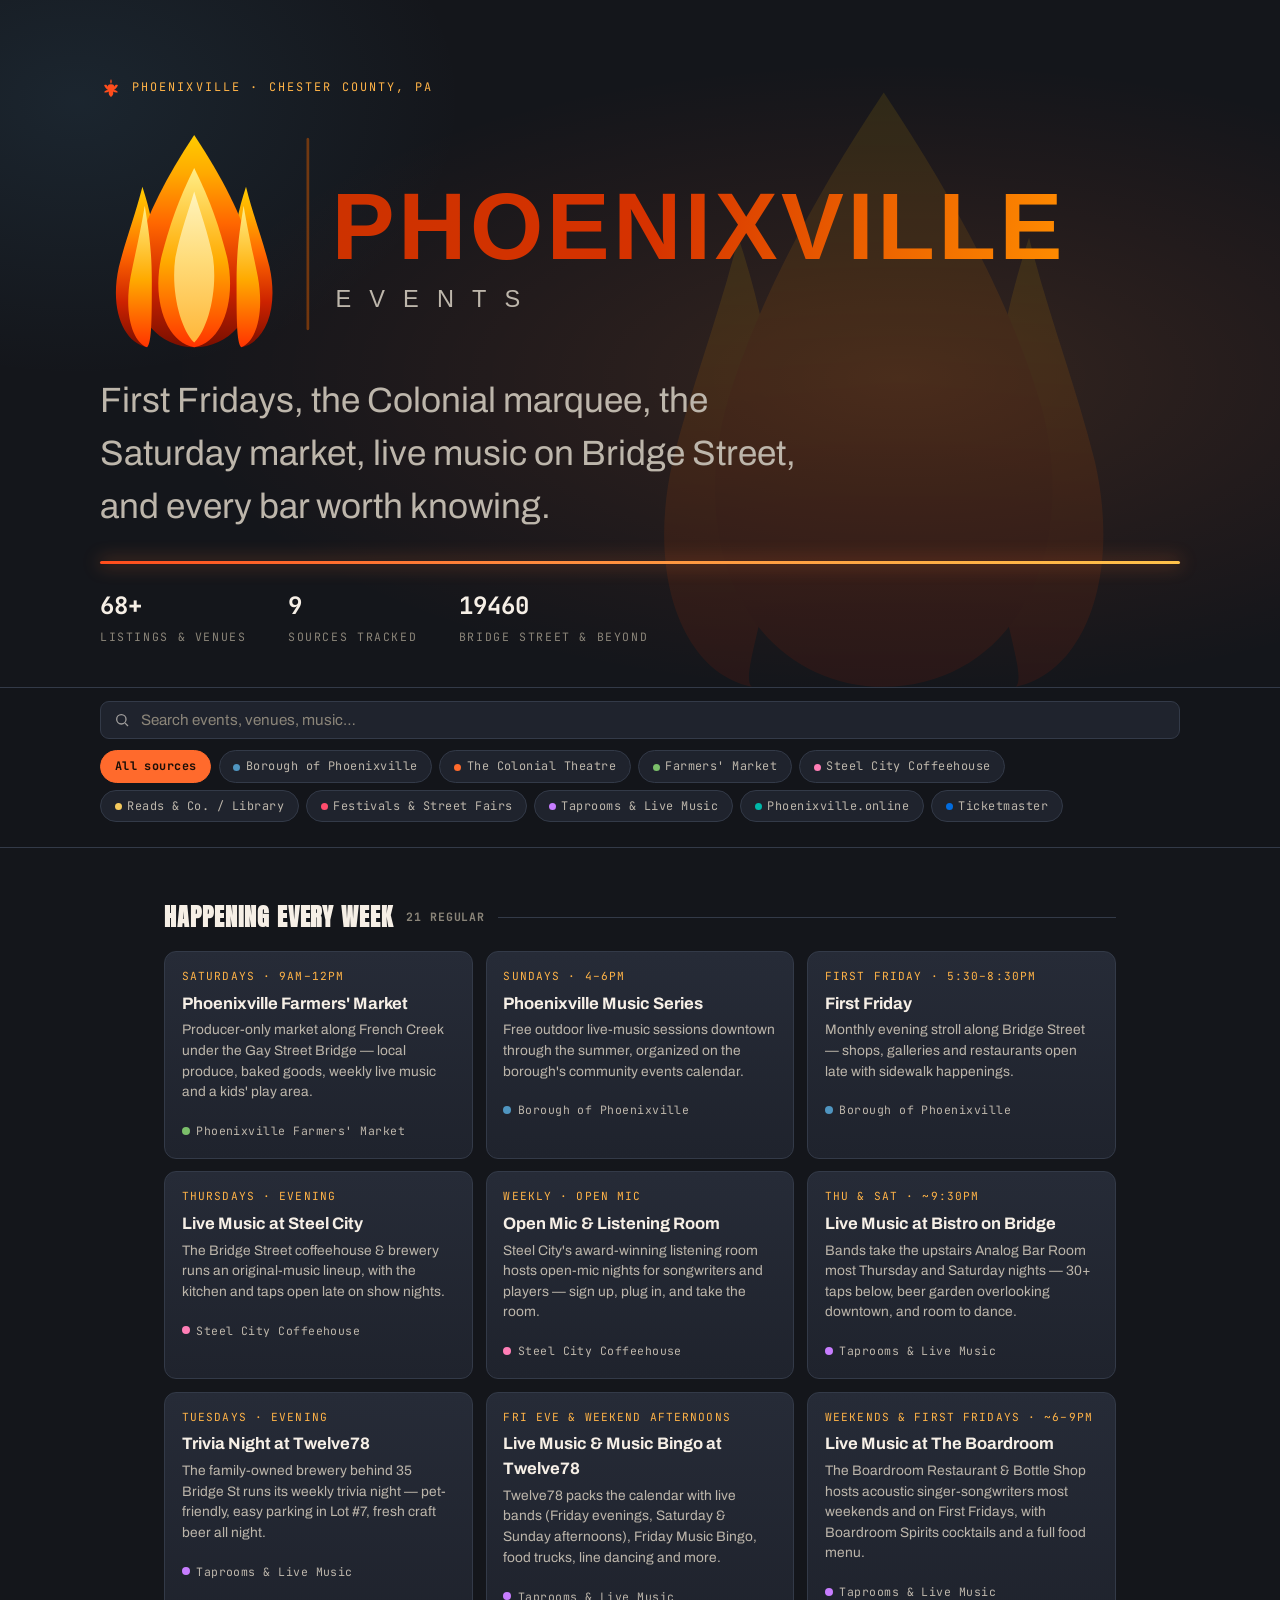
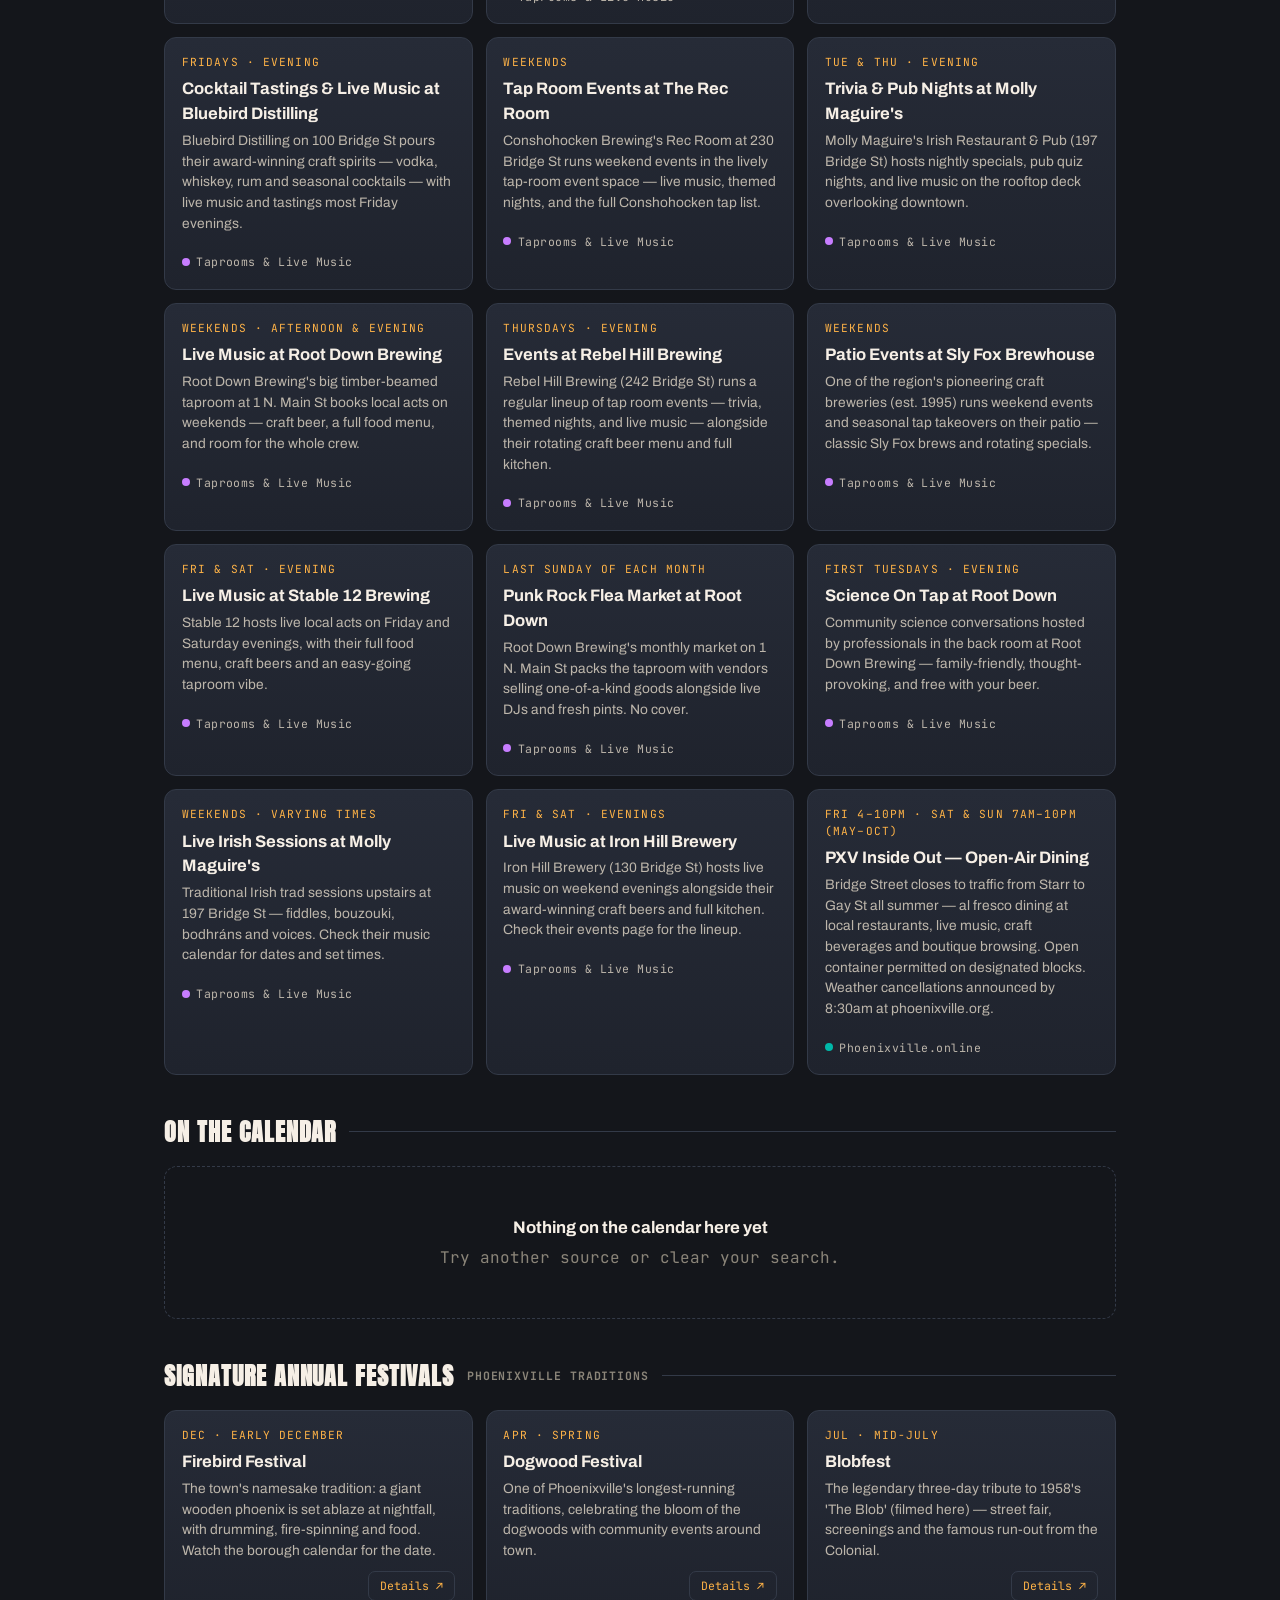
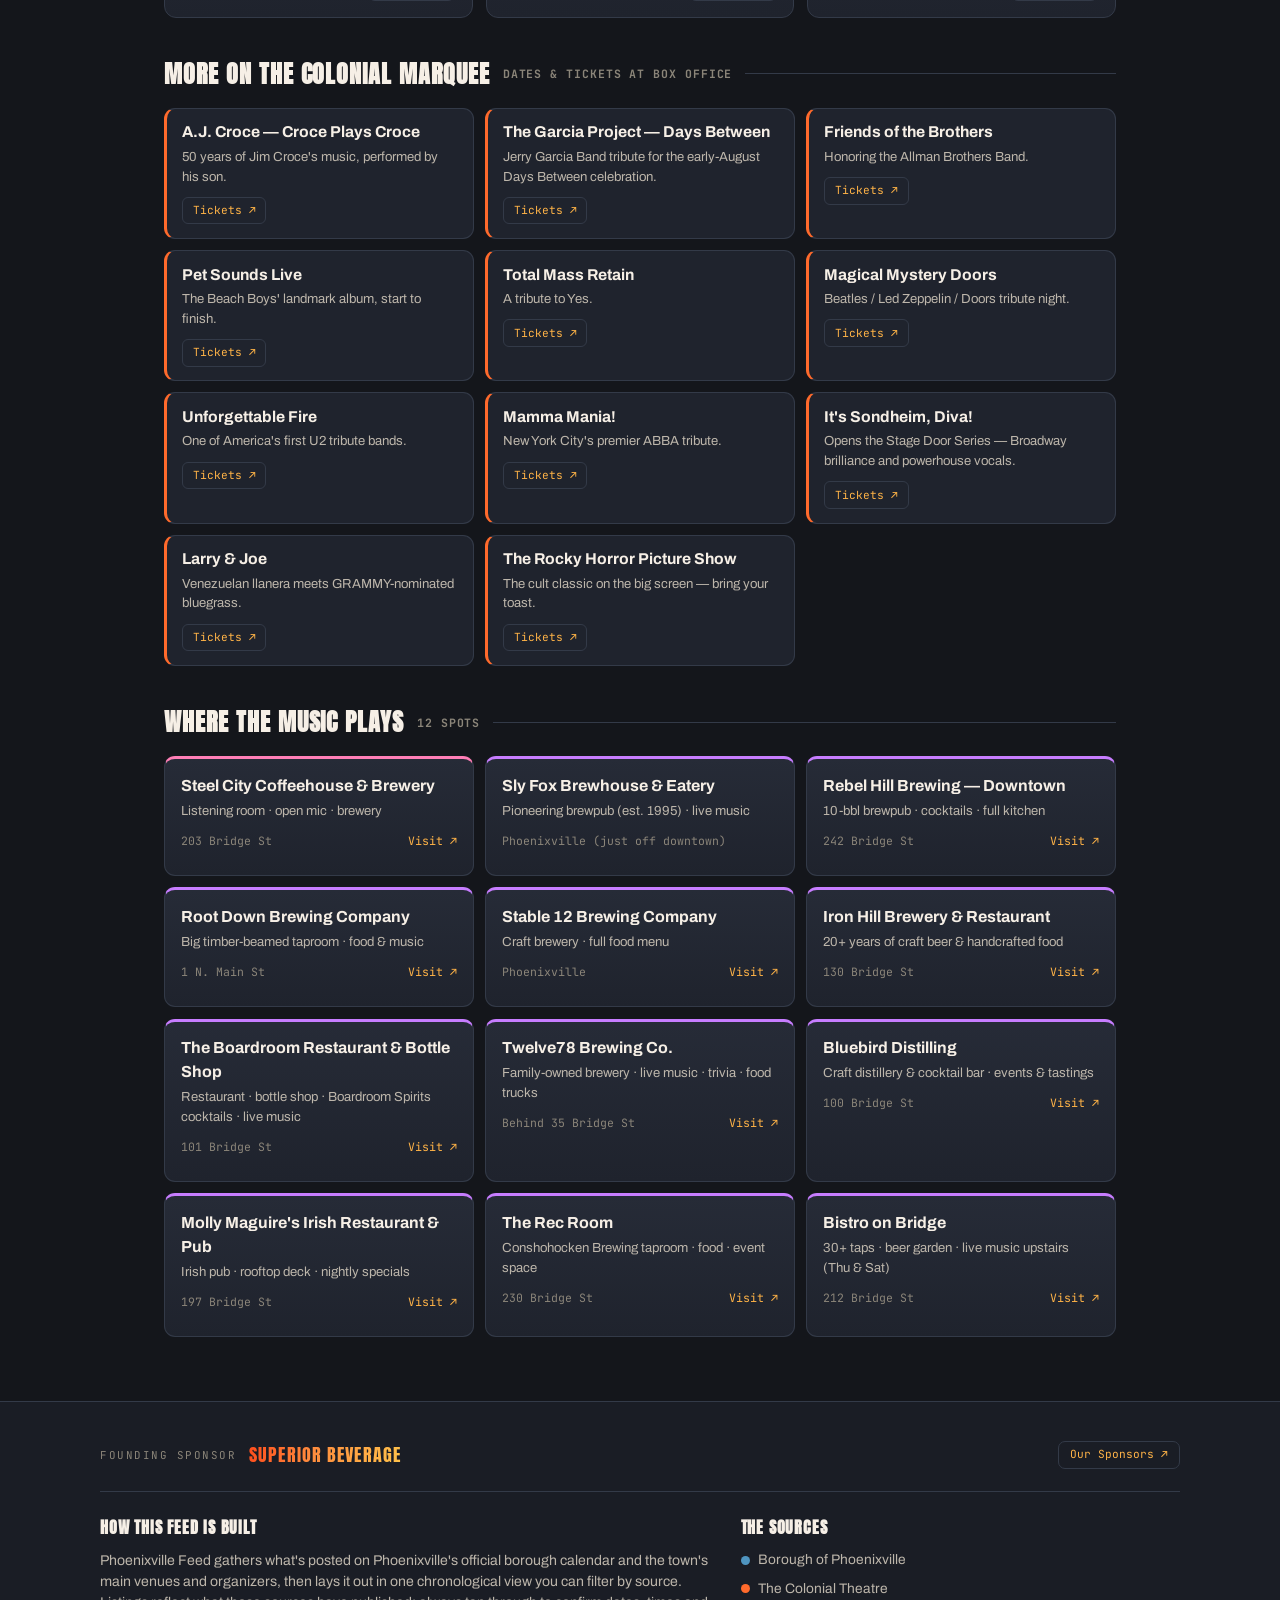
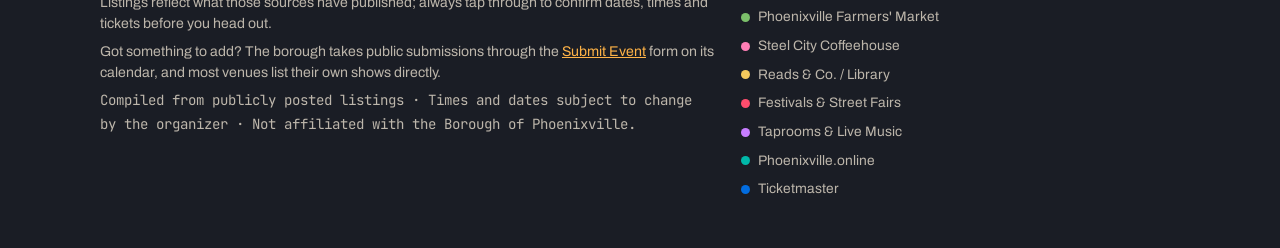
==== commit 2c46772b: "Add confirmed bar events from live websites Dated events (from twelve78brewing.com and mollymaguires" ====
--- a/index.html
+++ b/index.html
@@ -398,14 +398,26 @@
    text:"One of the region's pioneering craft breweries (est. 1995) runs weekend events and seasonal tap takeovers on their patio — classic Sly Fox brews and rotating specials."},
   {cadence:"Fri & Sat · evening", title:"Live Music at Stable 12 Brewing", src:"taproom",
    text:"Stable 12 hosts live local acts on Friday and Saturday evenings, with their full food menu, craft beers and an easy-going taproom vibe."},
-  {cadence:"Weekends", title:"Events at Crowded Castle Brewing", src:"taproom",
-   text:"Crowded Castle Brewing Co. (240 Bridge St) pours their IPA-forward lineup on weekends and hosts rotating events — BYO food welcome, great craft beer always on tap."},
+  {cadence:"Last Sunday of each month", title:"Punk Rock Flea Market at Root Down", src:"taproom",
+   text:"Root Down Brewing's monthly market on 1 N. Main St packs the taproom with vendors selling one-of-a-kind goods alongside live DJs and fresh pints. No cover."},
+  {cadence:"First Tuesdays · evening", title:"Science On Tap at Root Down", src:"taproom",
+   text:"Community science conversations hosted by professionals in the back room at Root Down Brewing — family-friendly, thought-provoking, and free with your beer."},
+  {cadence:"Weekends · varying times", title:"Live Irish Sessions at Molly Maguire's", src:"taproom",
+   text:"Traditional Irish trad sessions upstairs at 197 Bridge St — fiddles, bouzouki, bodhráns and voices. Check their music calendar for dates and set times."},
+  {cadence:"Fri & Sat · evenings", title:"Live Music at Iron Hill Brewery", src:"taproom",
+   text:"Iron Hill Brewery (130 Bridge St) hosts live music on weekend evenings alongside their award-winning craft beers and full kitchen. Check their events page for the lineup."},
   {cadence:"Fri 4–10pm · Sat & Sun 7am–10pm (May–Oct)", title:"PXV Inside Out — Open-Air Dining", src:"pxv_online",
    text:"Bridge Street closes to traffic from Starr to Gay St all summer — al fresco dining at local restaurants, live music, craft beverages and boutique browsing. Open container permitted on designated blocks. Weather cancellations announced by 8:30am at phoenixville.org."}
 ];
 
 /* ---------- Dated upcoming events (real, sourced) ---------- */
 const EVENTS = [
+  {date:"2026-07-02", time:"6:00pm", title:"Dungeons & Drafts", venue:"Twelve78 Brewing Co., behind 35 Bridge St", src:"taproom",
+   blurb:"Bring your character — battle monsters and complete quests at tabletop gaming night while enjoying Twelve78 craft beer. Tickets at dungeonsndrafts.com.", url:"https://www.twelve78brewing.com/event-calendar/"},
+  {date:"2026-07-03", time:"Evening", title:"Leading Zero (Live Music)", venue:"Molly Maguire's, 197 Bridge St", src:"taproom",
+   blurb:"Live band performance at Molly Maguire's as part of the America 250th Celebration weekend. Rooftop deck open.", url:"https://mollymaguiresphoenixville.com/music/"},
+  {date:"2026-07-04", time:"Evening", title:"Cosmic Kittens (Live Music)", venue:"Molly Maguire's, 197 Bridge St", src:"taproom",
+   blurb:"Fourth of July live music at Molly Maguire's. Part of the America 250th weekend celebration on Bridge Street.", url:"https://mollymaguiresphoenixville.com/music/"},
   {date:"2026-07-01", end:"2026-07-12", time:"Daily", title:"Shorty's Short Film Contest", venue:"The Colonial Theatre, 227 Bridge St", src:"colonial",
    blurb:"The Colonial's carnival-themed short-film showcase runs across nearly two weeks on the historic screens.", url:"https://thecolonialtheatre.com/events/"},
   {date:"2026-07-03", time:"5:30–8:30pm", title:"First Friday", venue:"Bridge Street (100 & 200 blocks)", src:"pxv_online",
@@ -424,6 +436,10 @@
    blurb:"December First Friday — holiday edition with live music and late-night downtown shopping.", url:"https://phoenixville.online/phoenixville-first-fridays/"},
   {date:"2026-07-11", time:"All day", title:"BlobFest Street Fair (Camp Blobfest)", venue:"Bridge St & The Colonial Theatre", src:"festival",
    blurb:"Phoenixville's beloved tribute to the 1958 film 'The Blob' — street fair, vendors and the famous run-out from the Colonial.", url:"https://thecolonialtheatre.com/events/"},
+  {date:"2026-07-16", time:"7:00pm", title:"Country Line Dance Night", venue:"Twelve78 Brewing Co., behind 35 Bridge St", src:"taproom",
+   blurb:"Beginner-friendly line dance instruction starts at 7pm with instructor Johanna, dancing until 9pm. $15 — grab a pint and learn some new moves.", url:"https://www.twelve78brewing.com/event-calendar/"},
+  {date:"2026-07-18", time:"6:00–9:00pm", title:"Philly Grass (Live Bluegrass)", venue:"Twelve78 Brewing Co., behind 35 Bridge St", src:"taproom",
+   blurb:"Authentic live bluegrass — guitar, banjo, bass and more — on a summer Saturday evening at Twelve78.", url:"https://www.twelve78brewing.com/event-calendar/"},
   {date:"2026-07-17", time:"7:00pm", title:"Emily McIntire · 'Forsaking Midnight'", venue:"The Colonial Theatre (w/ Reads & Company)", src:"library",
    blurb:"Reads & Company hosts the bestselling author for a launch event across the street at the Colonial.", url:"https://thecolonialtheatre.com/events/"},
   {date:"2026-07-18", time:"8:00pm", title:"Stewart Copeland", venue:"The Colonial Theatre, 227 Bridge St", src:"colonial",
@@ -467,8 +483,7 @@
   {name:"Sly Fox Brewhouse & Eatery", kind:"Pioneering brewpub (est. 1995) · live music", addr:"Phoenixville (just off downtown)", src:"taproom", url:null},
   {name:"Rebel Hill Brewing — Downtown", kind:"10-bbl brewpub · cocktails · full kitchen", addr:"242 Bridge St", src:"taproom", url:"https://www.rebelhillbrewing.com/"},
   {name:"Root Down Brewing Company", kind:"Big timber-beamed taproom · food & music", addr:"1 N. Main St", src:"taproom", url:"https://www.rootdownbrewing.com/"},
-  {name:"Crowded Castle Brewing Co.", kind:"IPAs, ales & stouts · BYO food", addr:"240–242 Bridge St", src:"taproom", url:"https://crowdedcastle.com/"},
-  {name:"Stable 12 Brewing Company", kind:"Craft brewery · full food menu", addr:"Phoenixville", src:"taproom", url:"https://www.stable12.com/"},
+{name:"Stable 12 Brewing Company", kind:"Craft brewery · full food menu", addr:"Phoenixville", src:"taproom", url:"https://www.stable12.com/"},
   {name:"Iron Hill Brewery & Restaurant", kind:"20+ years of craft beer & handcrafted food", addr:"130 Bridge St", src:"taproom", url:"https://www.ironhillbrewery.com/"},
   {name:"The Boardroom Restaurant & Bottle Shop", kind:"Restaurant · bottle shop · Boardroom Spirits cocktails · live music", addr:"101 Bridge St", src:"taproom", url:"https://www.theboardroompxv.com/"},
   {name:"Twelve78 Brewing Co.", kind:"Family-owned brewery · live music · trivia · food trucks", addr:"Behind 35 Bridge St", src:"taproom", url:"https://www.twelve78brewing.com/event-calendar/"},
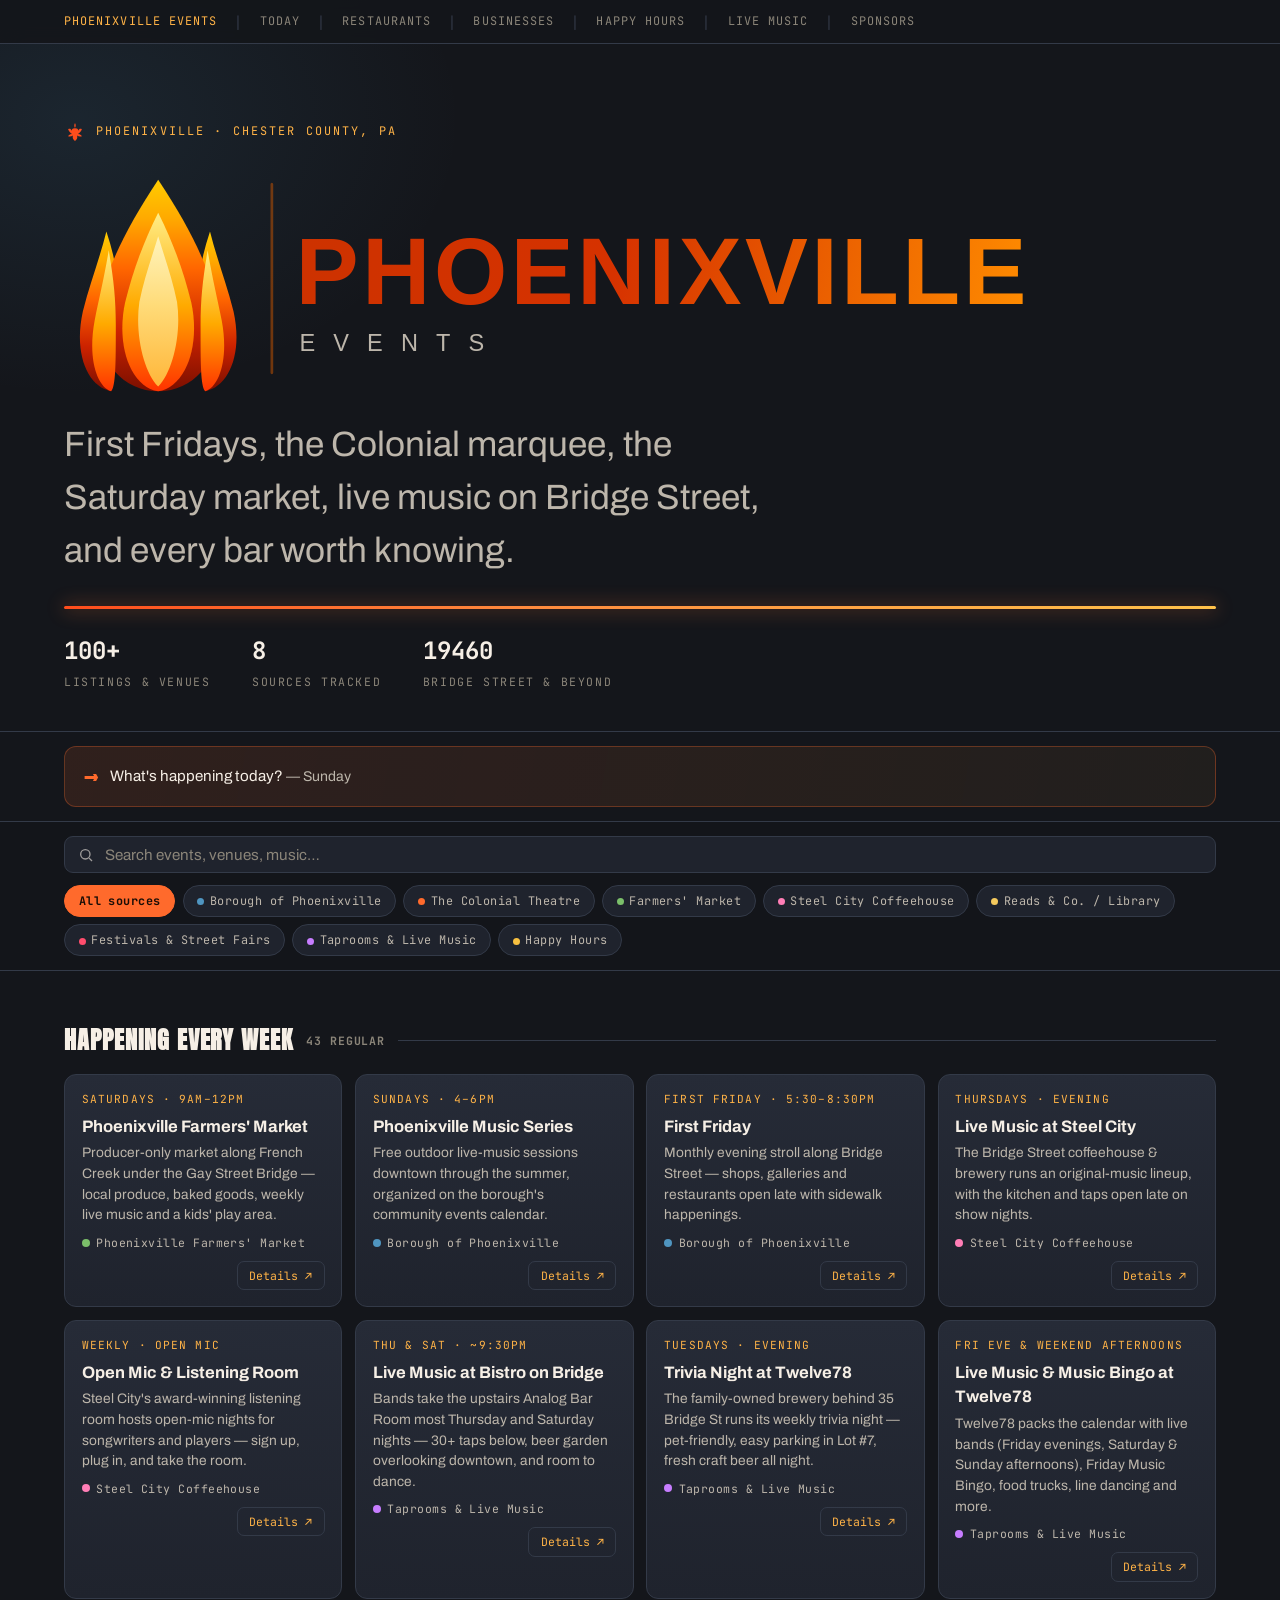
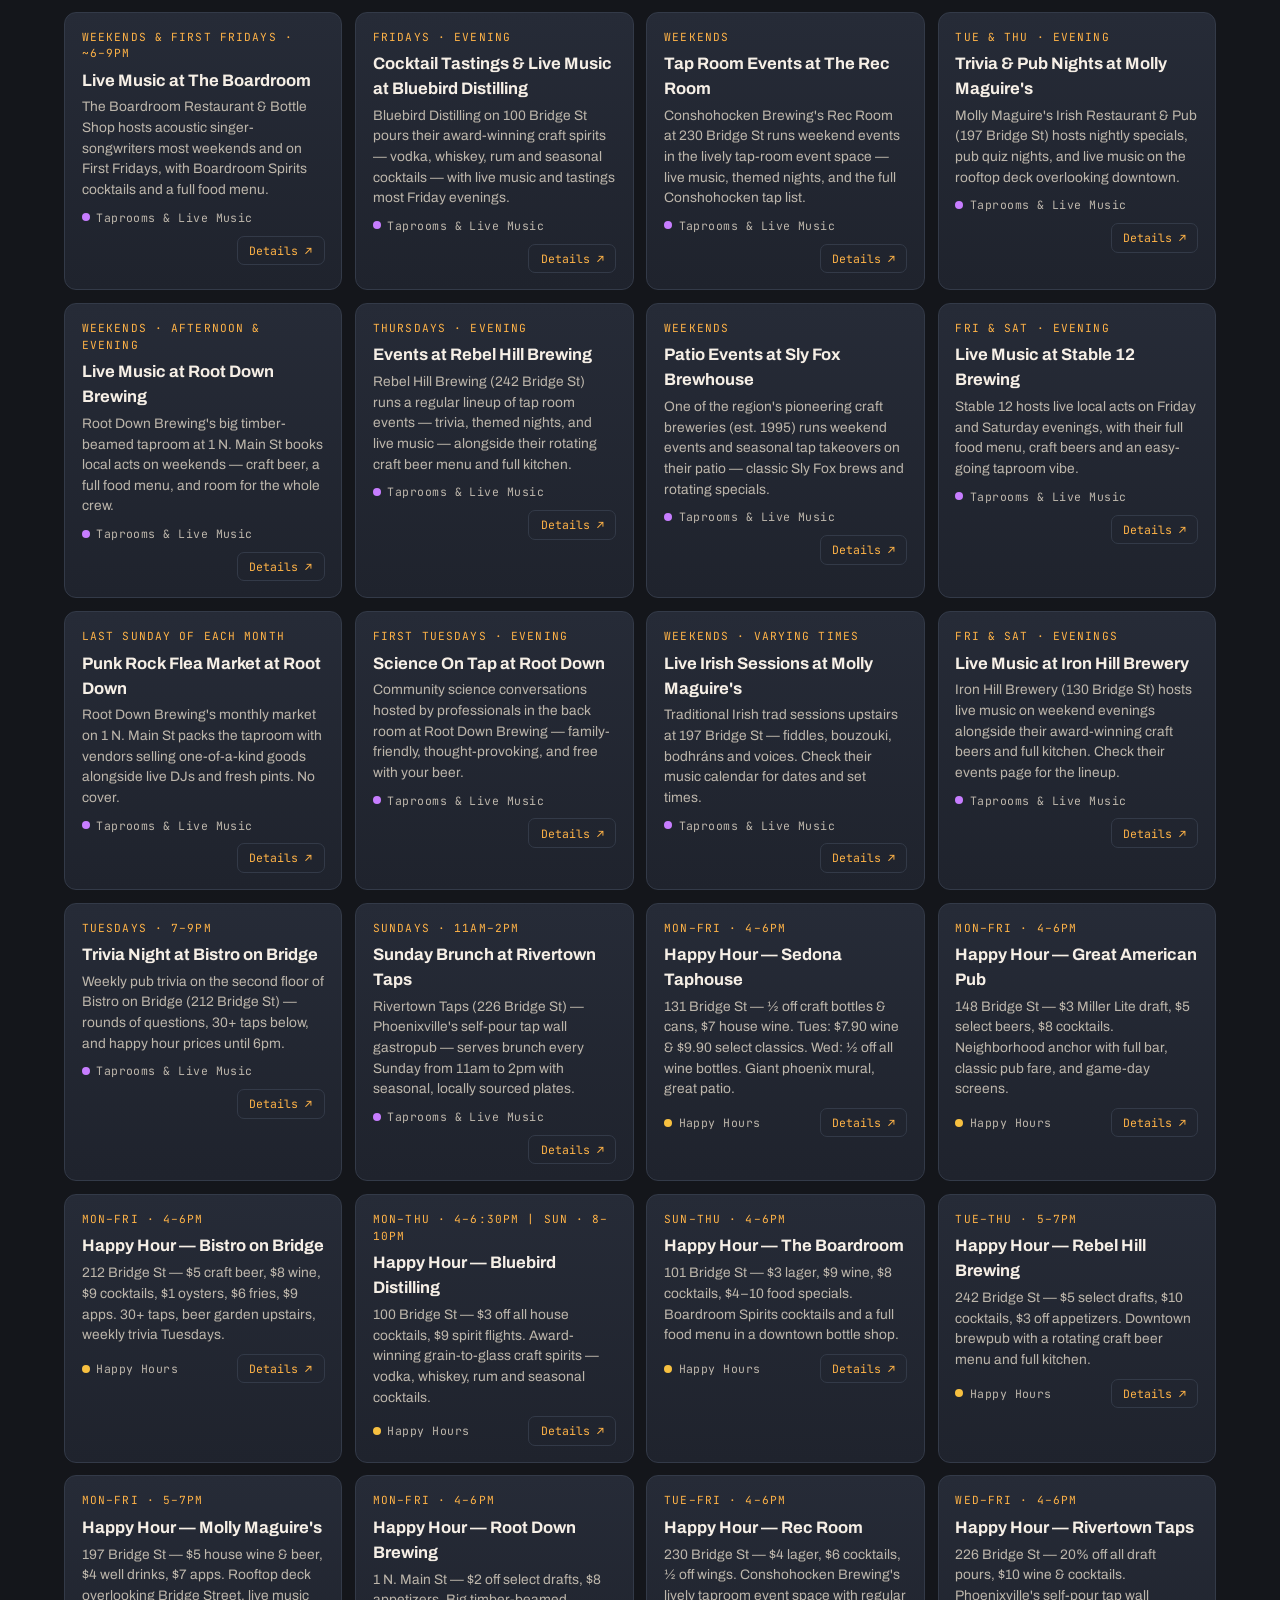
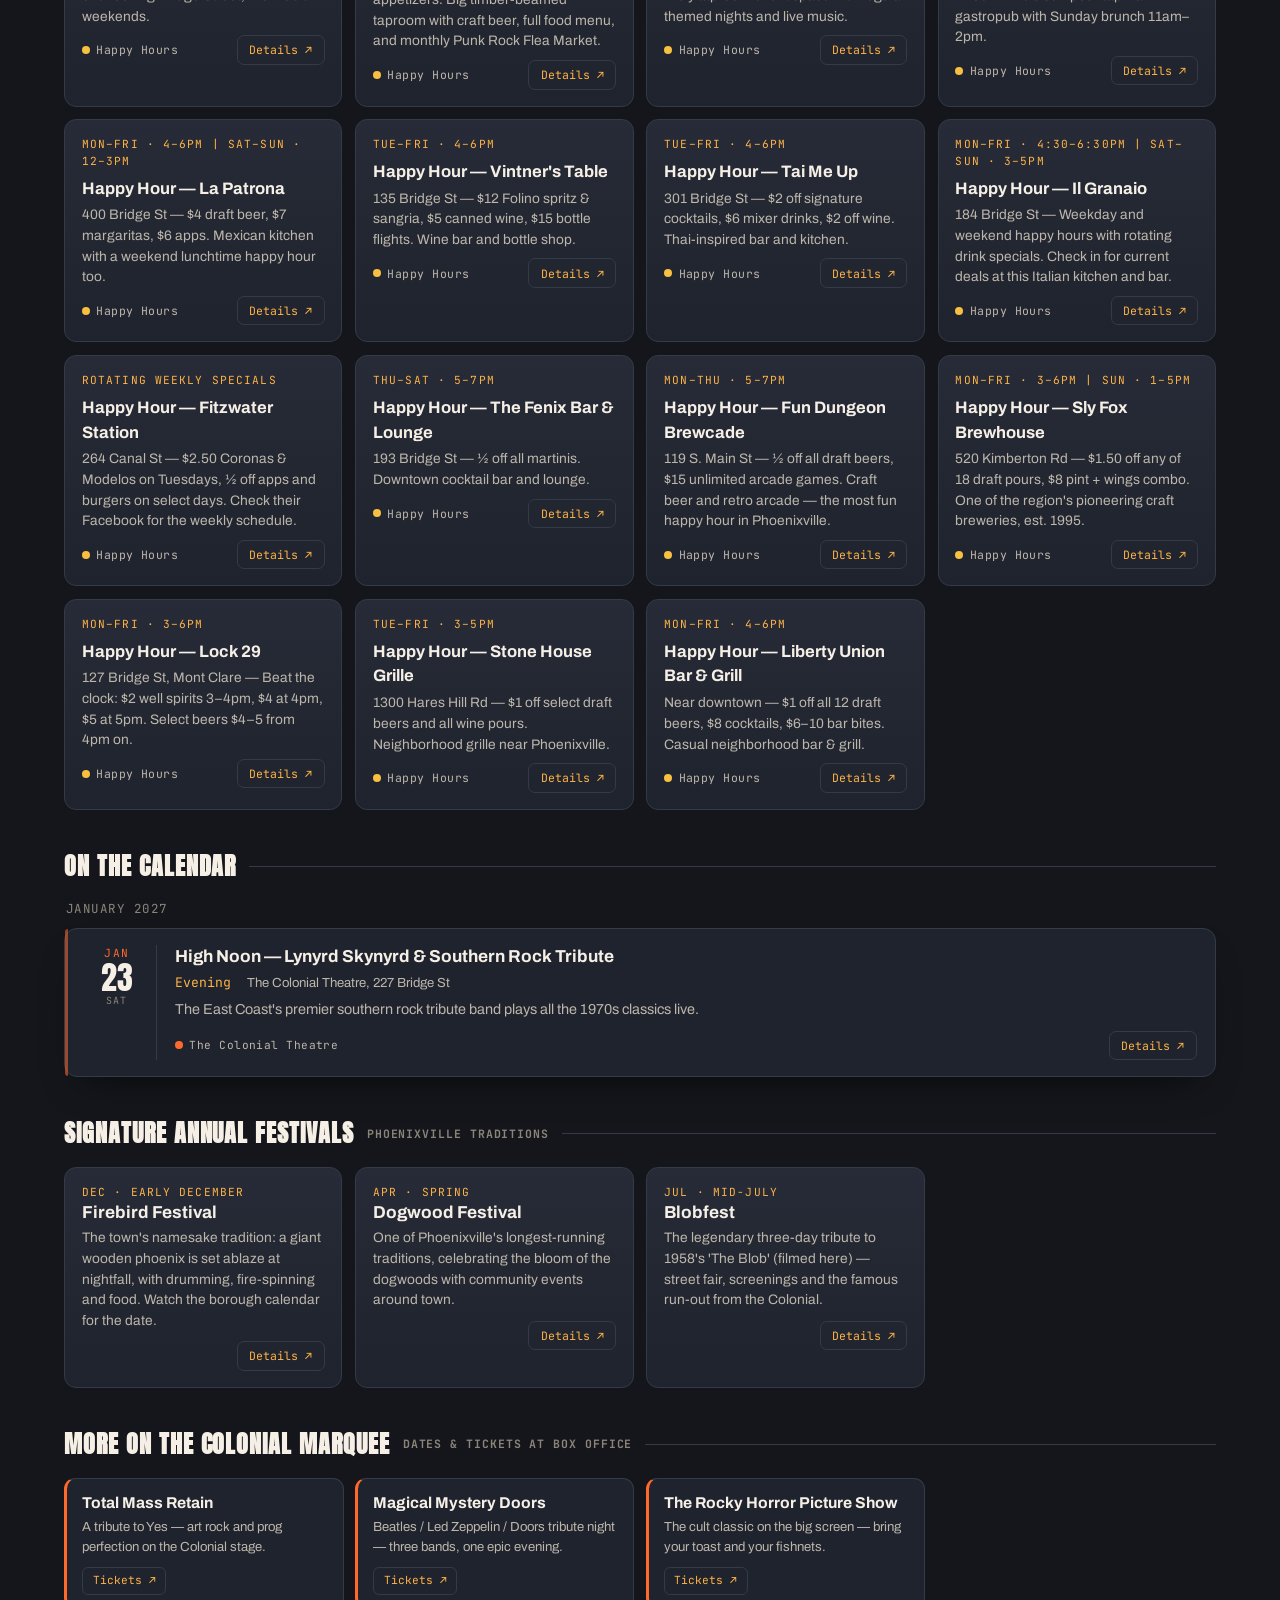
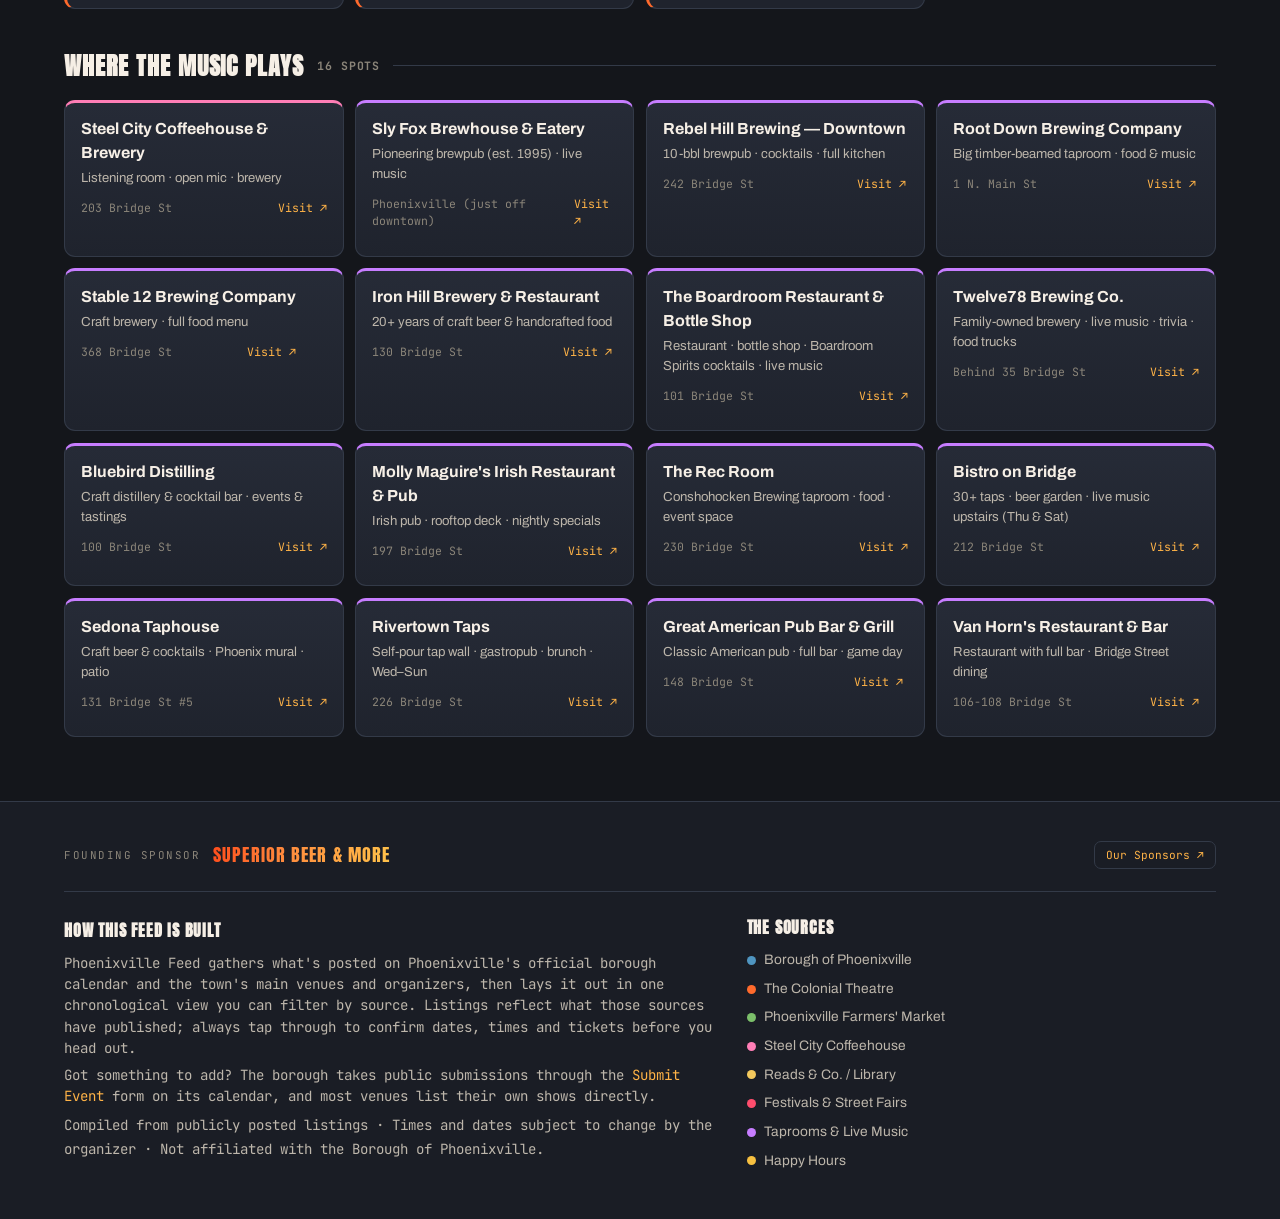
==== commit 77dbd906: "Split site into multi-page structure; add businesses directory, logos, and content cleanup Restructu" ====
--- a/index.html
+++ b/index.html
@@ -3,283 +3,60 @@
 <head>
 <meta charset="UTF-8">
 <meta name="viewport" content="width=device-width, initial-scale=1.0">
-<title>Phoenixville Events</title>
+<!-- Google tag (gtag.js) -->
+<script async src="https://www.googletagmanager.com/gtag/js?id=G-KE9JGLTYC9"></script>
+<script>
+  window.dataLayer = window.dataLayer || [];
+  function gtag(){dataLayer.push(arguments);}
+  gtag('js', new Date());
+  gtag('config', 'G-KE9JGLTYC9');
+</script>
+<title>Phoenixville Events — What's Happening in Phoenixville, PA</title>
+<meta name="description" content="Your community guide to events, live music, restaurants, happy hours, and bars in Phoenixville, PA — First Fridays, the Colonial Theatre, Bridge Street, and beyond.">
+<link rel="canonical" href="https://phoenixville.info/">
+<meta property="og:type" content="website">
+<meta property="og:url" content="https://phoenixville.info/">
+<meta property="og:title" content="Phoenixville Events — What's Happening in Phoenixville, PA">
+<meta property="og:description" content="Your community guide to events, live music, restaurants, happy hours, and bars in Phoenixville, PA — First Fridays, the Colonial Theatre, Bridge Street, and beyond.">
+<meta property="og:site_name" content="Phoenixville Events">
+<meta name="twitter:card" content="summary_large_image">
+<meta name="twitter:title" content="Phoenixville Events — What's Happening in Phoenixville, PA">
+<meta name="twitter:description" content="Your community guide to events, live music, restaurants, happy hours, and bars in Phoenixville, PA.">
+<script type="application/ld+json">{"@context":"https://schema.org","@type":"WebSite","name":"Phoenixville Events","url":"https://phoenixville.info/","description":"Local guide to events, restaurants, happy hours, and hotels in Phoenixville, PA","publisher":{"@type":"Organization","name":"Phoenixville Events","url":"https://phoenixville.info/"}}</script>
 <link rel="preconnect" href="https://fonts.googleapis.com">
 <link rel="preconnect" href="https://fonts.gstatic.com" crossorigin>
 <link href="https://fonts.googleapis.com/css2?family=Anton&family=Archivo:ital,wght@0,400;0,500;0,600;0,700;1,500&family=JetBrains+Mono:wght@400;500;700&display=swap" rel="stylesheet">
 <link rel="icon" href="favicon.svg" type="image/svg+xml">
 <link rel="icon" href="favicon.svg" sizes="any">
-<style>
-  :root{
-    --iron:#14161b;
-    --iron-2:#1a1d25;
-    --surface:#1f232d;
-    --surface-2:#262b37;
-    --line:#333a48;
-    --ember:#ff6a2c;
-    --spark:#ffb347;
-    --quench:#4f95c0;   /* cooled steel blue — civic */
-    --leaf:#7bbf6a;     /* market green */
-    --ink-100:#f6efe6;
-    --ink-70:#bdb6ab;
-    --ink-50:#8b8579;
-    --heat-grad:linear-gradient(100deg,#ff4d1c 0%,#ff8a3d 40%,#ffc24a 100%);
-    --shadow:0 18px 40px -22px rgba(0,0,0,.8);
-  }
-
-  *{box-sizing:border-box}
-  html{scroll-behavior:smooth}
-  body{
-    margin:0;
-    background:
-      radial-gradient(900px 500px at 78% -8%, rgba(255,106,44,.16), transparent 60%),
-      radial-gradient(700px 500px at 6% 2%, rgba(79,149,192,.12), transparent 55%),
-      var(--iron);
-    color:var(--ink-100);
-    font-family:'Archivo',system-ui,sans-serif;
-    line-height:1.5;
-    -webkit-font-smoothing:antialiased;
-  }
-  a{color:inherit}
-
-  /* ---------- HERO ---------- */
-  .hero{
-    position:relative;
-    overflow:hidden;
-    padding:clamp(2.4rem,6vw,5rem) clamp(1.1rem,5vw,4rem) clamp(1.6rem,3vw,2.4rem);
-    border-bottom:1px solid var(--line);
-  }
-  .embers{position:absolute;inset:0;pointer-events:none;z-index:0}
-  .hero-phoenix{position:absolute;inset:0;width:100%;height:100%;pointer-events:none;z-index:0}
-  .ember{
-    position:absolute;bottom:-16px;pointer-events:none;
-    opacity:0;animation:rise linear infinite;
-  }
-  @keyframes rise{
-    0%{transform:translateY(0) scale(1);opacity:0}
-    12%{opacity:.9}
-    70%{opacity:.55}
-    100%{transform:translateY(-78vh) translateX(var(--drift,14px)) scale(.3);opacity:0}
-  }
-  .hero-inner{position:relative;z-index:1;max-width:1080px;margin:0 auto}
-  .eyebrow{
-    display:flex;align-items:center;gap:.6rem;
-    font-family:'JetBrains Mono',monospace;font-size:.74rem;letter-spacing:.18em;
-    text-transform:uppercase;color:var(--spark);margin:0 0 1.1rem;
-  }
-  .eyebrow .mark{width:22px;height:22px;flex:0 0 auto}
-  .wordmark{
-    font-family:'Anton',sans-serif;font-weight:400;
-    font-size:clamp(3.1rem,12vw,8.2rem);line-height:.86;
-    letter-spacing:.01em;margin:0;text-transform:uppercase;
-    background:var(--heat-grad);-webkit-background-clip:text;background-clip:text;
-    color:transparent;
-  }
-  .wordmark .sub{
-    display:block;color:var(--ink-100);background:none;-webkit-text-fill-color:var(--ink-100);
-    font-size:clamp(.95rem,2.4vw,1.4rem);letter-spacing:.34em;
-    margin-top:.5rem;
-  }
-  .lede{
-    max-width:46ch;color:var(--ink-70);font-size:clamp(1rem,2.2vw,1.18rem);
-    margin:1.4rem 0 0;
-  }
-  .molten{
-    height:3px;margin:1.8rem 0 0;border-radius:2px;
-    background:var(--heat-grad);
-    box-shadow:0 0 18px 1px rgba(255,120,50,.45);
-  }
-  .stats{
-    display:flex;flex-wrap:wrap;gap:1.6rem 2.6rem;margin:1.5rem 0 0;
-    font-family:'JetBrains Mono',monospace;
-  }
-  .stat b{font-size:1.5rem;color:var(--ink-100);display:block;font-weight:700}
-  .stat span{font-size:.72rem;letter-spacing:.14em;text-transform:uppercase;color:var(--ink-50)}
-
-  /* ---------- CONTROLS ---------- */
-  .controls{
-    position:sticky;top:0;z-index:20;
-    background:rgba(20,22,27,.86);backdrop-filter:blur(10px);
-    border-bottom:1px solid var(--line);
-    padding:.85rem clamp(1.1rem,5vw,4rem);
-  }
-  .controls-inner{max-width:1080px;margin:0 auto;display:flex;flex-wrap:wrap;gap:.7rem;align-items:center}
-  .search{
-    flex:1 1 220px;display:flex;align-items:center;gap:.55rem;
-    background:var(--surface);border:1px solid var(--line);border-radius:9px;
-    padding:.55rem .8rem;
-  }
-  .search svg{flex:0 0 auto;opacity:.6}
-  .search input{
-    flex:1;background:none;border:0;color:var(--ink-100);font-family:'Archivo',sans-serif;
-    font-size:.95rem;outline:none;
-  }
-  .search input::placeholder{color:var(--ink-50)}
-  .chips{display:flex;flex-wrap:wrap;gap:.45rem}
-  .chip{
-    font-family:'JetBrains Mono',monospace;font-size:.74rem;letter-spacing:.04em;
-    background:var(--surface);color:var(--ink-70);
-    border:1px solid var(--line);border-radius:30px;
-    padding:.45rem .85rem;cursor:pointer;transition:.18s;white-space:nowrap;
-  }
-  .chip:hover{border-color:var(--ink-50);color:var(--ink-100)}
-  .chip[aria-pressed="true"]{
-    background:var(--ember);color:#1a0e07;border-color:var(--ember);font-weight:700;
-  }
-  .chip .dot{display:inline-block;width:7px;height:7px;border-radius:50%;margin-right:.35rem;vertical-align:middle}
-
-  /* ---------- MAIN ---------- */
-  main{max-width:1080px;margin:0 auto;padding:clamp(1.4rem,4vw,2.8rem) clamp(1.1rem,5vw,4rem) 4rem}
-
-  .section-label{
-    font-family:'Anton',sans-serif;text-transform:uppercase;letter-spacing:.04em;
-    font-size:clamp(1.1rem,3vw,1.5rem);margin:2.4rem 0 1rem;display:flex;align-items:center;gap:.8rem;color:var(--ink-100);
-  }
-  .section-label:first-of-type{margin-top:.4rem}
-  .section-label::after{content:"";flex:1;height:1px;background:var(--line)}
-  .section-note{font-family:'JetBrains Mono',monospace;font-size:.72rem;color:var(--ink-50);letter-spacing:.08em}
-
-  /* recurring strip */
-  .recurring{display:grid;grid-template-columns:repeat(auto-fill,minmax(230px,1fr));gap:.8rem}
-  .rec-card{
-    background:linear-gradient(180deg,var(--surface-2),var(--surface));
-    border:1px solid var(--line);border-radius:12px;padding:1rem 1.05rem;
-    position:relative;overflow:hidden;
-  }
-  .rec-card .cadence{font-family:'JetBrains Mono',monospace;font-size:.7rem;letter-spacing:.1em;text-transform:uppercase;color:var(--spark)}
-  .rec-card h3{font-family:'Archivo';font-size:1.04rem;margin:.35rem 0 .3rem;font-weight:700}
-  .rec-card p{margin:0;color:var(--ink-70);font-size:.86rem}
-  .rec-card .src{margin-top:.6rem;font-size:.72rem}
-
-  /* marquee acts */
-  .marquee{display:grid;grid-template-columns:repeat(auto-fill,minmax(260px,1fr));gap:.7rem}
-  .marq-card{
-    display:flex;flex-direction:column;gap:.3rem;
-    background:var(--surface);border:1px solid var(--line);border-radius:11px;
-    padding:.85rem .95rem;border-left:3px solid var(--accent,var(--ember));
-  }
-  .marq-card h3{font-size:.98rem;margin:0;font-weight:700;line-height:1.25}
-  .marq-card p{margin:0;color:var(--ink-70);font-size:.82rem}
-  .marq-card a{
-    margin-top:.35rem;align-self:flex-start;font-family:'JetBrains Mono',monospace;
-    font-size:.7rem;color:var(--spark);text-decoration:none;border:1px solid var(--line);
-    padding:.28rem .6rem;border-radius:6px;transition:.15s;
-  }
-  .marq-card a:hover{background:var(--ember);color:#1a0e07;border-color:var(--ember)}
-
-  /* venue directory */
-  .venues{display:grid;grid-template-columns:repeat(auto-fill,minmax(250px,1fr));gap:.7rem}
-  .venue-card{
-    background:linear-gradient(180deg,var(--surface-2),var(--surface));
-    border:1px solid var(--line);border-radius:11px;padding:.9rem 1rem;
-    border-top:3px solid var(--accent,var(--ember));
-  }
-  .venue-card h3{font-size:1rem;margin:0 0 .2rem;font-weight:700}
-  .venue-card .kind{color:var(--ink-70);font-size:.82rem;margin:0 0 .45rem}
-  .venue-card .addr{font-family:'JetBrains Mono',monospace;font-size:.72rem;color:var(--ink-50);display:flex;align-items:center;gap:.4rem}
-  .venue-card .addr a{color:var(--spark);text-decoration:none;margin-left:auto}
-  .venue-card .addr a:hover{text-decoration:underline}
-
-  /* date-grouped events */
-  .daygroup{margin-bottom:1.6rem}
-  .day-head{
-    font-family:'JetBrains Mono',monospace;font-size:.78rem;letter-spacing:.12em;text-transform:uppercase;
-    color:var(--ink-50);margin:0 0 .6rem;padding-left:.1rem;
-  }
-  .card{
-    display:grid;grid-template-columns:74px 1fr;gap:1.1rem;
-    background:var(--surface);border:1px solid var(--line);border-radius:13px;
-    padding:1rem 1.15rem;margin-bottom:.7rem;
-    position:relative;transition:.18s;box-shadow:var(--shadow);
-  }
-  .card::before{
-    content:"";position:absolute;left:0;top:0;bottom:0;width:3px;border-radius:13px 0 0 13px;
-    background:var(--accent,var(--ember));opacity:.55;transition:.18s;
-  }
-  .card:hover{transform:translateY(-2px);border-color:#465064}
-  .card:hover::before{opacity:1;box-shadow:0 0 14px 1px var(--accent,var(--ember))}
-  .datebox{text-align:center;border-right:1px solid var(--line);padding-right:.4rem}
-  .datebox .mon{font-family:'JetBrains Mono',monospace;font-size:.7rem;letter-spacing:.12em;text-transform:uppercase;color:var(--ember)}
-  .datebox .num{font-family:'Anton',sans-serif;font-size:2rem;line-height:1;color:var(--ink-100)}
-  .datebox .dow{font-family:'JetBrains Mono',monospace;font-size:.62rem;color:var(--ink-50);text-transform:uppercase;letter-spacing:.1em}
-  .body h3{margin:.05rem 0 .3rem;font-size:1.08rem;font-weight:700;line-height:1.25}
-  .meta{display:flex;flex-wrap:wrap;gap:.35rem 1rem;font-size:.82rem;color:var(--ink-70);margin-bottom:.45rem}
-  .meta .time{font-family:'JetBrains Mono',monospace;color:var(--spark)}
-  .blurb{margin:0 0 .6rem;color:var(--ink-70);font-size:.9rem}
-  .card-foot{display:flex;flex-wrap:wrap;align-items:center;gap:.6rem}
-  .src{
-    display:inline-flex;align-items:center;gap:.4rem;
-    font-family:'JetBrains Mono',monospace;font-size:.7rem;letter-spacing:.04em;
-    color:var(--ink-70);
-  }
-  .src .dot{width:8px;height:8px;border-radius:50%;flex:0 0 auto}
-  .out{
-    margin-left:auto;font-family:'JetBrains Mono',monospace;font-size:.72rem;
-    color:var(--spark);text-decoration:none;border:1px solid var(--line);
-    padding:.32rem .7rem;border-radius:7px;transition:.18s;
-  }
-  .out:hover{background:var(--ember);color:#1a0e07;border-color:var(--ember)}
-
-  .empty{
-    text-align:center;padding:3rem 1rem;color:var(--ink-50);
-    border:1px dashed var(--line);border-radius:13px;font-family:'JetBrains Mono',monospace;
-  }
-  .empty b{color:var(--ink-100);display:block;font-size:1.05rem;margin-bottom:.4rem;font-family:'Archivo'}
-
-  /* ---------- FOOTER ---------- */
-  footer{border-top:1px solid var(--line);padding:2.4rem clamp(1.1rem,5vw,4rem) 3rem;background:var(--iron-2)}
-  .foot-inner{max-width:1080px;margin:0 auto;display:grid;grid-template-columns:1fr;gap:1.6rem}
-  @media(min-width:760px){.foot-inner{grid-template-columns:1.4fr 1fr}}
-  .foot h4{font-family:'Anton';text-transform:uppercase;letter-spacing:.05em;font-size:1rem;margin:0 0 .7rem}
-  .foot p{color:var(--ink-70);font-size:.88rem;margin:.4rem 0}
-  .sources-list{list-style:none;margin:0;padding:0;display:flex;flex-direction:column;gap:.5rem}
-  .sources-list a{
-    display:flex;align-items:center;gap:.55rem;text-decoration:none;color:var(--ink-70);
-    font-size:.86rem;transition:.15s;
-  }
-  .sources-list a:hover{color:var(--ink-100)}
-  .sources-list .dot{width:9px;height:9px;border-radius:50%;flex:0 0 auto}
-  .fineprint{font-family:'JetBrains Mono',monospace;font-size:.7rem;color:var(--ink-50);margin-top:1.4rem;line-height:1.7}
-
-  :focus-visible{outline:2px solid var(--spark);outline-offset:2px;border-radius:4px}
-
-  @media (prefers-reduced-motion: reduce){
-    .ember{display:none}
-    .card,.chip,.out{transition:none}
-    html{scroll-behavior:auto}
-  }
-</style>
+<link rel="stylesheet" href="shared.css">
+<link rel="stylesheet" href="index.css">
+
 </head>
 <body>
 
+<nav class="topnav">
+  <a href="index.html" class="home">Phoenixville Events</a>
+  <button class="nav-toggle" aria-label="Menu" aria-expanded="false">
+    <svg width="20" height="14" viewBox="0 0 20 14" fill="currentColor" aria-hidden="true"><rect width="20" height="2" rx="1"/><rect y="6" width="20" height="2" rx="1"/><rect y="12" width="20" height="2" rx="1"/></svg>
+  </button>
+  <div class="nav-links">
+    <span class="sep">|</span>
+    <a href="today.html">Today</a>
+    <span class="sep">|</span>
+    <a href="restaurants.html">Restaurants</a>
+    <span class="sep">|</span>
+    <a href="businesses.html">Businesses</a>
+    <span class="sep">|</span>
+    <a href="hours.html">Happy Hours</a>
+    <span class="sep">|</span>
+    <a href="music.html">Live Music</a>
+    <span class="sep">|</span>
+    <a href="sponsors.html">Sponsors</a>
+  </div>
+</nav>
+
 <header class="hero">
   <div class="embers" id="embers" aria-hidden="true"></div>
-
-  <!-- Fire hero background -->
-  <svg class="hero-phoenix" aria-hidden="true" xmlns="http://www.w3.org/2000/svg"
-       viewBox="0 0 1200 520" preserveAspectRatio="xMaxYMid slice">
-    <defs>
-      <radialGradient id="halo" cx="76%" cy="55%" r="46%">
-        <stop offset="0%"   stop-color="#ff8a3d" stop-opacity="0.14"/>
-        <stop offset="100%" stop-color="#ff4d1c" stop-opacity="0"/>
-      </radialGradient>
-      <linearGradient id="hpg" x1="0.5" y1="1" x2="0.5" y2="0">
-        <stop offset="0%"   stop-color="#cc2200"/>
-        <stop offset="50%"  stop-color="#ff6600"/>
-        <stop offset="100%" stop-color="#ffcc00"/>
-      </linearGradient>
-    </defs>
-
-    <rect width="1200" height="520" fill="url(#halo)"/>
-
-    <!-- Ghost fire — source 80×100, scale=5.0, centered at right (900, 530) -->
-    <!-- translate=(900-40*5, 530-100*5) = (700, 30) -->
-    <g fill="url(#hpg)" opacity="0.10" transform="translate(700, 30) scale(5.0)">
-      <path d="M 20 98 C 10 96  4 82  8 64 C 11 52 15 42 18 30 C 22 42 24 54 24 66 C 24 84 18 96 20 98 Z"/>
-      <path d="M 60 98 C 70 96 76 82 72 64 C 69 52 65 42 62 30 C 58 42 56 54 56 66 C 56 84 62 96 60 98 Z"/>
-      <path d="M 40 98 C 22 98 10 80 16 56 C 20 42 28 26 40  8 C 52 26 60 42 64 56 C 70 80 58 98 40 98 Z"/>
-    </g>
-  </svg>
   <div class="hero-inner">
     <p class="eyebrow">
       <svg class="mark" viewBox="0 0 32 32" fill="none" aria-hidden="true">
@@ -299,6 +76,13 @@
   </div>
 </header>
 
+<div class="today-strip">
+  <a href="today.html" class="today-banner">
+    <span class="today-arrow">→</span>
+    <span class="today-banner-text">What's happening today? <span id="today-day-label"></span></span>
+  </a>
+</div>
+
 <nav class="controls" aria-label="Filter events">
   <div class="controls-inner">
     <label class="search">
@@ -306,7 +90,6 @@
       <input id="search" type="search" placeholder="Search events, venues, music…" aria-label="Search events">
     </label>
     <div class="chips" id="chips"></div>
-    <span id="live-status" style="margin-left:auto;font-family:'JetBrains Mono',monospace;font-size:.7rem;color:var(--ink-50);white-space:nowrap"></span>
   </div>
 </nav>
 
@@ -330,7 +113,7 @@
 <footer>
   <div class="foot-inner" style="border-bottom:1px solid var(--line);padding-bottom:1.4rem;margin-bottom:1.4rem;display:flex;flex-wrap:wrap;align-items:center;gap:1rem .8rem">
     <span style="font-family:'JetBrains Mono',monospace;font-size:.68rem;letter-spacing:.14em;text-transform:uppercase;color:var(--ink-50)">Founding sponsor</span>
-    <a href="sponsors.html" style="font-family:'Anton',sans-serif;font-size:1.15rem;letter-spacing:.06em;text-transform:uppercase;background:var(--heat-grad);-webkit-background-clip:text;background-clip:text;color:transparent;text-decoration:none;">Superior Beverage</a>
+    <a href="sponsors.html" style="font-family:'Anton',sans-serif;font-size:1.15rem;letter-spacing:.06em;text-transform:uppercase;background:var(--heat-grad);-webkit-background-clip:text;background-clip:text;color:transparent;text-decoration:none;">Superior Beer &amp; More</a>
     <a href="sponsors.html" style="margin-left:auto;font-family:'JetBrains Mono',monospace;font-size:.7rem;color:var(--spark);text-decoration:none;border:1px solid var(--line);padding:.3rem .7rem;border-radius:7px;transition:.15s">Our Sponsors ↗</a>
   </div>
   <div class="foot-inner">
@@ -347,162 +130,8 @@
   </div>
 </footer>
 
+<script src="data.js"></script>
 <script>
-/* ---------- Source definitions ---------- */
-/* Get a free key at https://developer.ticketmaster.com/ */
-const TM_KEY = 'vpkImG2uBXopMMn40qPHtZcFAm5cusCi';
-
-const SOURCES = {
-  borough:      {label:"Borough of Phoenixville",      color:"#4f95c0", url:"https://www.phoenixville.org/Calendar.aspx"},
-  colonial:     {label:"The Colonial Theatre",          color:"#ff6a2c", url:"https://thecolonialtheatre.com/events/"},
-  market:       {label:"Phoenixville Farmers' Market",  color:"#7bbf6a", url:"https://www.phoenixvillefarmersmarket.org/"},
-  steel:        {label:"Steel City Coffeehouse",        color:"#ff7eb6", url:"https://www.steelcityphx.com/concerts-and-events"},
-  library:      {label:"Reads & Co. / Library",         color:"#f4c95d", url:"https://phoenixvillelibrary.org/"},
-  festival:     {label:"Festivals & Street Fairs",      color:"#ff4d6d", url:"https://www.phoenixville.org/Calendar.aspx"},
-  taproom:      {label:"Taprooms & Live Music",         color:"#c77dff", url:"https://phoenixville.online/10-breweries-in-phoenixville-area-and-1-distillery/"},
-  pxv_online:   {label:"Phoenixville.online",           color:"#00b8a9", url:"https://phoenixville.online/"},
-  ticketmaster: {label:"Ticketmaster",                  color:"#026cdf", url:"https://www.ticketmaster.com/search?q=phoenixville+pa"}
-};
-
-/* ---------- Recurring weekly happenings (real, from sources) ---------- */
-const RECURRING = [
-  {cadence:"Saturdays · 9am–12pm", title:"Phoenixville Farmers' Market", src:"market",
-   text:"Producer-only market along French Creek under the Gay Street Bridge — local produce, baked goods, weekly live music and a kids' play area."},
-  {cadence:"Sundays · 4–6pm", title:"Phoenixville Music Series", src:"borough",
-   text:"Free outdoor live-music sessions downtown through the summer, organized on the borough's community events calendar."},
-  {cadence:"First Friday · 5:30–8:30pm", title:"First Friday", src:"borough",
-   text:"Monthly evening stroll along Bridge Street — shops, galleries and restaurants open late with sidewalk happenings."},
-  {cadence:"Thursdays · evening", title:"Live Music at Steel City", src:"steel",
-   text:"The Bridge Street coffeehouse & brewery runs an original-music lineup, with the kitchen and taps open late on show nights."},
-  {cadence:"Weekly · open mic", title:"Open Mic & Listening Room", src:"steel",
-   text:"Steel City's award-winning listening room hosts open-mic nights for songwriters and players — sign up, plug in, and take the room."},
-  {cadence:"Thu & Sat · ~9:30pm", title:"Live Music at Bistro on Bridge", src:"taproom",
-   text:"Bands take the upstairs Analog Bar Room most Thursday and Saturday nights — 30+ taps below, beer garden overlooking downtown, and room to dance."},
-  {cadence:"Tuesdays · evening", title:"Trivia Night at Twelve78", src:"taproom",
-   text:"The family-owned brewery behind 35 Bridge St runs its weekly trivia night — pet-friendly, easy parking in Lot #7, fresh craft beer all night."},
-  {cadence:"Fri eve & weekend afternoons", title:"Live Music & Music Bingo at Twelve78", src:"taproom",
-   text:"Twelve78 packs the calendar with live bands (Friday evenings, Saturday & Sunday afternoons), Friday Music Bingo, food trucks, line dancing and more."},
-  {cadence:"Weekends & First Fridays · ~6–9pm", title:"Live Music at The Boardroom", src:"taproom",
-   text:"The Boardroom Restaurant & Bottle Shop hosts acoustic singer-songwriters most weekends and on First Fridays, with Boardroom Spirits cocktails and a full food menu."},
-  {cadence:"Fridays · evening", title:"Cocktail Tastings & Live Music at Bluebird Distilling", src:"taproom",
-   text:"Bluebird Distilling on 100 Bridge St pours their award-winning craft spirits — vodka, whiskey, rum and seasonal cocktails — with live music and tastings most Friday evenings."},
-  {cadence:"Weekends", title:"Tap Room Events at The Rec Room", src:"taproom",
-   text:"Conshohocken Brewing's Rec Room at 230 Bridge St runs weekend events in the lively tap-room event space — live music, themed nights, and the full Conshohocken tap list."},
-  {cadence:"Tue & Thu · evening", title:"Trivia & Pub Nights at Molly Maguire's", src:"taproom",
-   text:"Molly Maguire's Irish Restaurant & Pub (197 Bridge St) hosts nightly specials, pub quiz nights, and live music on the rooftop deck overlooking downtown."},
-  {cadence:"Weekends · afternoon & evening", title:"Live Music at Root Down Brewing", src:"taproom",
-   text:"Root Down Brewing's big timber-beamed taproom at 1 N. Main St books local acts on weekends — craft beer, a full food menu, and room for the whole crew."},
-  {cadence:"Thursdays · evening", title:"Events at Rebel Hill Brewing", src:"taproom",
-   text:"Rebel Hill Brewing (242 Bridge St) runs a regular lineup of tap room events — trivia, themed nights, and live music — alongside their rotating craft beer menu and full kitchen."},
-  {cadence:"Weekends", title:"Patio Events at Sly Fox Brewhouse", src:"taproom",
-   text:"One of the region's pioneering craft breweries (est. 1995) runs weekend events and seasonal tap takeovers on their patio — classic Sly Fox brews and rotating specials."},
-  {cadence:"Fri & Sat · evening", title:"Live Music at Stable 12 Brewing", src:"taproom",
-   text:"Stable 12 hosts live local acts on Friday and Saturday evenings, with their full food menu, craft beers and an easy-going taproom vibe."},
-  {cadence:"Last Sunday of each month", title:"Punk Rock Flea Market at Root Down", src:"taproom",
-   text:"Root Down Brewing's monthly market on 1 N. Main St packs the taproom with vendors selling one-of-a-kind goods alongside live DJs and fresh pints. No cover."},
-  {cadence:"First Tuesdays · evening", title:"Science On Tap at Root Down", src:"taproom",
-   text:"Community science conversations hosted by professionals in the back room at Root Down Brewing — family-friendly, thought-provoking, and free with your beer."},
-  {cadence:"Weekends · varying times", title:"Live Irish Sessions at Molly Maguire's", src:"taproom",
-   text:"Traditional Irish trad sessions upstairs at 197 Bridge St — fiddles, bouzouki, bodhráns and voices. Check their music calendar for dates and set times."},
-  {cadence:"Fri & Sat · evenings", title:"Live Music at Iron Hill Brewery", src:"taproom",
-   text:"Iron Hill Brewery (130 Bridge St) hosts live music on weekend evenings alongside their award-winning craft beers and full kitchen. Check their events page for the lineup."},
-  {cadence:"Fri 4–10pm · Sat & Sun 7am–10pm (May–Oct)", title:"PXV Inside Out — Open-Air Dining", src:"pxv_online",
-   text:"Bridge Street closes to traffic from Starr to Gay St all summer — al fresco dining at local restaurants, live music, craft beverages and boutique browsing. Open container permitted on designated blocks. Weather cancellations announced by 8:30am at phoenixville.org."}
-];
-
-/* ---------- Dated upcoming events (real, sourced) ---------- */
-const EVENTS = [
-  {date:"2026-07-02", time:"6:00pm", title:"Dungeons & Drafts", venue:"Twelve78 Brewing Co., behind 35 Bridge St", src:"taproom",
-   blurb:"Bring your character — battle monsters and complete quests at tabletop gaming night while enjoying Twelve78 craft beer. Tickets at dungeonsndrafts.com.", url:"https://www.twelve78brewing.com/event-calendar/"},
-  {date:"2026-07-03", time:"Evening", title:"Leading Zero (Live Music)", venue:"Molly Maguire's, 197 Bridge St", src:"taproom",
-   blurb:"Live band performance at Molly Maguire's as part of the America 250th Celebration weekend. Rooftop deck open.", url:"https://mollymaguiresphoenixville.com/music/"},
-  {date:"2026-07-04", time:"Evening", title:"Cosmic Kittens (Live Music)", venue:"Molly Maguire's, 197 Bridge St", src:"taproom",
-   blurb:"Fourth of July live music at Molly Maguire's. Part of the America 250th weekend celebration on Bridge Street.", url:"https://mollymaguiresphoenixville.com/music/"},
-  {date:"2026-07-01", end:"2026-07-12", time:"Daily", title:"Shorty's Short Film Contest", venue:"The Colonial Theatre, 227 Bridge St", src:"colonial",
-   blurb:"The Colonial's carnival-themed short-film showcase runs across nearly two weeks on the historic screens.", url:"https://thecolonialtheatre.com/events/"},
-  {date:"2026-07-03", time:"5:30–8:30pm", title:"First Friday", venue:"Bridge Street (100 & 200 blocks)", src:"pxv_online",
-   blurb:"July's First Friday — live musicians throughout downtown, handmade craft vendors on Bridge Street, shops and restaurants open late.", url:"https://phoenixville.online/phoenixville-first-fridays/"},
-  {date:"2026-08-07", time:"5:30–8:30pm", title:"First Friday", venue:"Bridge Street (100 & 200 blocks)", src:"pxv_online",
-   blurb:"August First Friday — live musicians, street vendors, and late-night dining on Bridge Street.", url:"https://phoenixville.online/phoenixville-first-fridays/"},
-  {date:"2026-09-04", time:"5:30–8:30pm", title:"First Friday", venue:"Bridge Street (100 & 200 blocks)", src:"pxv_online",
-   blurb:"September First Friday — outdoor celebration with live music, craft vendors, and open-air dining.", url:"https://phoenixville.online/phoenixville-first-fridays/"},
-  {date:"2026-10-02", time:"5:30–8:30pm", title:"First Friday", venue:"Bridge Street (100 & 200 blocks)", src:"pxv_online",
-   blurb:"October First Friday — fall edition with live music, street vendors, and downtown shops open late.", url:"https://phoenixville.online/phoenixville-first-fridays/"},
-  {date:"2026-10-04", time:"All day", title:"PXV Inside Out — Last Weekend", venue:"Bridge Street, Downtown", src:"pxv_online",
-   blurb:"Final weekend of the summer open-air dining season on Bridge Street before the street reopens to traffic.", url:"https://phoenixville.online/pxv-inside-out-open-air-dining-experience/"},
-  {date:"2026-11-06", time:"5:30–8:30pm", title:"First Friday", venue:"Bridge Street (100 & 200 blocks)", src:"pxv_online",
-   blurb:"November First Friday — downtown shops, galleries and restaurants open late.", url:"https://phoenixville.online/phoenixville-first-fridays/"},
-  {date:"2026-12-04", time:"5:30–8:30pm", title:"First Friday", venue:"Bridge Street (100 & 200 blocks)", src:"pxv_online",
-   blurb:"December First Friday — holiday edition with live music and late-night downtown shopping.", url:"https://phoenixville.online/phoenixville-first-fridays/"},
-  {date:"2026-07-11", time:"All day", title:"BlobFest Street Fair (Camp Blobfest)", venue:"Bridge St & The Colonial Theatre", src:"festival",
-   blurb:"Phoenixville's beloved tribute to the 1958 film 'The Blob' — street fair, vendors and the famous run-out from the Colonial.", url:"https://thecolonialtheatre.com/events/"},
-  {date:"2026-07-16", time:"7:00pm", title:"Country Line Dance Night", venue:"Twelve78 Brewing Co., behind 35 Bridge St", src:"taproom",
-   blurb:"Beginner-friendly line dance instruction starts at 7pm with instructor Johanna, dancing until 9pm. $15 — grab a pint and learn some new moves.", url:"https://www.twelve78brewing.com/event-calendar/"},
-  {date:"2026-07-18", time:"6:00–9:00pm", title:"Philly Grass (Live Bluegrass)", venue:"Twelve78 Brewing Co., behind 35 Bridge St", src:"taproom",
-   blurb:"Authentic live bluegrass — guitar, banjo, bass and more — on a summer Saturday evening at Twelve78.", url:"https://www.twelve78brewing.com/event-calendar/"},
-  {date:"2026-07-17", time:"7:00pm", title:"Emily McIntire · 'Forsaking Midnight'", venue:"The Colonial Theatre (w/ Reads & Company)", src:"library",
-   blurb:"Reads & Company hosts the bestselling author for a launch event across the street at the Colonial.", url:"https://thecolonialtheatre.com/events/"},
-  {date:"2026-07-18", time:"8:00pm", title:"Stewart Copeland", venue:"The Colonial Theatre, 227 Bridge St", src:"colonial",
-   blurb:"The Police co-founder, film composer and Rock & Roll Hall of Famer live on the main stage.", url:"https://thecolonialtheatre.com/events/"},
-  {date:"2026-07-25", time:"8:00pm", title:"Winslow — An Evening of the Eagles", venue:"The Colonial Theatre, 227 Bridge St", src:"colonial",
-   blurb:"Tribute night running the catalog of the Eagles in full.", url:"https://thecolonialtheatre.com/events/"},
-  {date:"2026-08-22", time:"All day", title:"Colonial Gardens Butterfly Festival", venue:"Phoenixville", src:"festival",
-   blurb:"Late-summer family festival celebrating pollinators and gardens.", url:"https://www.phoenixville.org/Calendar.aspx"},
-  {date:"2026-09-05", time:"All day", title:"Phoenixville Blues Festival", venue:"Downtown Phoenixville", src:"festival",
-   blurb:"Annual blues festival bringing live acts to the heart of town.", url:"https://www.phoenixville.org/Calendar.aspx"},
-  {date:"2026-10-07", time:"7:30pm", title:"The Buena Vista Orchestra", venue:"The Colonial Theatre, 227 Bridge St", src:"colonial",
-   blurb:"Cuban-rooted big-band sound on the Colonial's main stage.", url:"https://thecolonialtheatre.com/events/"},
-  {date:"2026-11-19", time:"6:00–9:00pm", title:"Jill Baldassari (Live)", venue:"The Boardroom, 101 Bridge St", src:"taproom",
-   blurb:"An evening of live acoustic music at The Boardroom Restaurant & Bottle Shop.", url:"https://www.theboardroompxv.com/"}
-];
-
-/* ---------- Civic note (recurring borough meetings) ---------- */
-const CIVIC = [
-  {date:"recurring", time:"2nd Tuesday · 7–9pm", title:"Borough Council Meeting (Hybrid)", venue:"Borough Hall Council Chambers, 351 Bridge St", src:"borough",
-   blurb:"Regular council session, in person and online. Committee, Planning, Zoning and board meetings also run monthly — see the borough calendar for exact dates.", url:"https://www.phoenixville.org/Calendar.aspx"}
-];
-
-/* ---------- More on the Colonial marquee (touring acts; dates at box office) ---------- */
-const MARQUEE = [
-  {title:"A.J. Croce — Croce Plays Croce", note:"50 years of Jim Croce's music, performed by his son.", src:"colonial"},
-  {title:"The Garcia Project — Days Between", note:"Jerry Garcia Band tribute for the early-August Days Between celebration.", src:"colonial"},
-  {title:"Friends of the Brothers", note:"Honoring the Allman Brothers Band.", src:"colonial"},
-  {title:"Pet Sounds Live", note:"The Beach Boys' landmark album, start to finish.", src:"colonial"},
-  {title:"Total Mass Retain", note:"A tribute to Yes.", src:"colonial"},
-  {title:"Magical Mystery Doors", note:"Beatles / Led Zeppelin / Doors tribute night.", src:"colonial"},
-  {title:"Unforgettable Fire", note:"One of America's first U2 tribute bands.", src:"colonial"},
-  {title:"Mamma Mania!", note:"New York City's premier ABBA tribute.", src:"colonial"},
-  {title:"It's Sondheim, Diva!", note:"Opens the Stage Door Series — Broadway brilliance and powerhouse vocals.", src:"colonial"},
-  {title:"Larry & Joe", note:"Venezuelan llanera meets GRAMMY-nominated bluegrass.", src:"colonial"},
-  {title:"The Rocky Horror Picture Show", note:"The cult classic on the big screen — bring your toast.", src:"colonial"}
-];
-
-/* ---------- Where the music plays: local venues & taprooms (real) ---------- */
-const VENUES = [
-  {name:"Steel City Coffeehouse & Brewery", kind:"Listening room · open mic · brewery", addr:"203 Bridge St", src:"steel", url:"https://www.steelcityphx.com/concerts-and-events"},
-  {name:"Sly Fox Brewhouse & Eatery", kind:"Pioneering brewpub (est. 1995) · live music", addr:"Phoenixville (just off downtown)", src:"taproom", url:null},
-  {name:"Rebel Hill Brewing — Downtown", kind:"10-bbl brewpub · cocktails · full kitchen", addr:"242 Bridge St", src:"taproom", url:"https://www.rebelhillbrewing.com/"},
-  {name:"Root Down Brewing Company", kind:"Big timber-beamed taproom · food & music", addr:"1 N. Main St", src:"taproom", url:"https://www.rootdownbrewing.com/"},
-{name:"Stable 12 Brewing Company", kind:"Craft brewery · full food menu", addr:"Phoenixville", src:"taproom", url:"https://www.stable12.com/"},
-  {name:"Iron Hill Brewery & Restaurant", kind:"20+ years of craft beer & handcrafted food", addr:"130 Bridge St", src:"taproom", url:"https://www.ironhillbrewery.com/"},
-  {name:"The Boardroom Restaurant & Bottle Shop", kind:"Restaurant · bottle shop · Boardroom Spirits cocktails · live music", addr:"101 Bridge St", src:"taproom", url:"https://www.theboardroompxv.com/"},
-  {name:"Twelve78 Brewing Co.", kind:"Family-owned brewery · live music · trivia · food trucks", addr:"Behind 35 Bridge St", src:"taproom", url:"https://www.twelve78brewing.com/event-calendar/"},
-  {name:"Bluebird Distilling", kind:"Craft distillery & cocktail bar · events & tastings", addr:"100 Bridge St", src:"taproom", url:"https://www.bluebirddistilling.com/"},
-  {name:"Molly Maguire's Irish Restaurant & Pub", kind:"Irish pub · rooftop deck · nightly specials", addr:"197 Bridge St", src:"taproom", url:"https://mollymaguiresphoenixville.com/"},
-  {name:"The Rec Room", kind:"Conshohocken Brewing taproom · food · event space", addr:"230 Bridge St", src:"taproom", url:"https://conshohockenbrewing.com/recroommain"},
-  {name:"Bistro on Bridge", kind:"30+ taps · beer garden · live music upstairs (Thu & Sat)", addr:"212 Bridge St", src:"taproom", url:"https://bistroonbridge.com/"}
-];
-
-/* ---------- Signature annual festivals ---------- */
-const ANNUAL = [
-  {mon:"DEC", title:"Firebird Festival", when:"Early December", src:"festival",
-   blurb:"The town's namesake tradition: a giant wooden phoenix is set ablaze at nightfall, with drumming, fire-spinning and food. Watch the borough calendar for the date.", url:"https://www.phoenixville.org/Calendar.aspx"},
-  {mon:"APR", title:"Dogwood Festival", when:"Spring", src:"festival",
-   blurb:"One of Phoenixville's longest-running traditions, celebrating the bloom of the dogwoods with community events around town.", url:"https://www.phoenixville.org/Calendar.aspx"},
-  {mon:"JUL", title:"Blobfest", when:"Mid-July", src:"festival",
-   blurb:"The legendary three-day tribute to 1958's 'The Blob' (filmed here) — street fair, screenings and the famous run-out from the Colonial.", url:"https://thecolonialtheatre.com/events/"}
-];
-
 /* ============ Render ============ */
 const MON=["Jan","Feb","Mar","Apr","May","Jun","Jul","Aug","Sep","Oct","Nov","Dec"];
 const DOW=["Sun","Mon","Tue","Wed","Thu","Fri","Sat"];
@@ -546,10 +175,14 @@
   const dbox=o.date==="recurring"
     ? `<div class="datebox"><div class="mon">Every</div><div class="num">·</div><div class="dow">month</div></div>`
     : `<div class="datebox"><div class="mon">${MON[d.getMonth()]}</div><div class="num">${d.getDate()}</div><div class="dow">${DOW[d.getDay()]}</div></div>`;
+  const l=logo(domainOf(o.url));
   return `<article class="card" style="--accent:${SOURCES[o.src].color}">
     ${dbox}
     <div class="body">
-      <h3>${o.title}</h3>
+      <div class="body-head">
+        ${l?`<img class="card-logo" src="${l}" alt="" loading="lazy" onerror="this.remove()">`:""}
+        <h3>${o.title}</h3>
+      </div>
       <div class="meta"><span class="time">${o.time}</span><span>${o.venue||""}</span></div>
       <p class="blurb">${o.blurb||""}</p>
       <div class="card-foot">${srcStamp(o.src)}<a class="out" href="${o.url}" target="_blank" rel="noopener">Details ↗</a></div>
@@ -566,7 +199,7 @@
        <div class="cadence">${r.cadence}</div>
        <h3>${r.title}</h3>
        <p>${r.text}</p>
-       <div class="src">${srcStamp(r.src)}</div>
+       <div class="card-foot">${srcStamp(r.src)}<a class="out" href="${r.url||SOURCES[r.src].url}" target="_blank" rel="noopener">Details ↗</a></div>
      </div>`).join("")
     : `<p class="section-note" style="grid-column:1/-1">No weekly happenings match this filter.</p>`;
   document.getElementById("rec-note").textContent = recVis.length? `${recVis.length} regular` : "";
@@ -599,13 +232,14 @@
   /* annual festivals */
   const annualWrap=document.getElementById("annual");
   const annVis=ANNUAL.filter(matches);
-  annualWrap.innerHTML = annVis.length ? annVis.map(a=>
-    `<div class="rec-card" style="--accent:${SOURCES[a.src].color}">
+  annualWrap.innerHTML = annVis.length ? annVis.map(a=>{
+    const l=logo(domainOf(a.url));
+    return `<div class="rec-card" style="--accent:${SOURCES[a.src].color}">
        <div class="cadence">${a.mon} · ${a.when}</div>
-       <h3>${a.title}</h3>
+       <div class="body-head">${l?`<img class="card-logo" src="${l}" alt="" loading="lazy" onerror="this.remove()">`:""}<h3>${a.title}</h3></div>
        <p>${a.blurb}</p>
        <div class="card-foot" style="margin-top:.6rem"><a class="out" href="${a.url}" target="_blank" rel="noopener">Details ↗</a></div>
-     </div>`).join("")
+     </div>`;}).join("")
     : `<p class="section-note" style="grid-column:1/-1">No annual festivals match this filter.</p>`;
   document.querySelector('.section-label:nth-of-type(3)').style.display = annVis.length?'':'none';
 
@@ -625,9 +259,12 @@
   const venVis=VENUES.filter(matches);
   venWrap.innerHTML = venVis.length ? venVis.map(v=>
     `<div class="venue-card" style="--accent:${SOURCES[v.src].color}">
-       <h3>${v.name}</h3>
-       <p class="kind">${v.kind}</p>
-       <p class="addr">${v.addr}${v.url?`<a href="${v.url}" target="_blank" rel="noopener">Visit ↗</a>`:""}</p>
+       ${v.logo?`<img class="venue-logo" src="${v.logo}" alt="" loading="lazy" onerror="this.remove()">`:""}
+       <div class="venue-body">
+         <h3>${v.name}</h3>
+         <p class="kind">${v.kind}</p>
+         <p class="addr">${v.addr}${v.url?`<a href="${v.url}" target="_blank" rel="noopener">Visit ↗</a>`:""}</p>
+       </div>
      </div>`).join("")
     : `<p class="section-note" style="grid-column:1/-1">No venues match this filter.</p>`;
   document.getElementById("venue-note").textContent = venVis.length? `${venVis.length} spots` : "";
@@ -636,93 +273,60 @@
 
 document.getElementById("search").addEventListener("input",e=>{query=e.target.value.trim().toLowerCase();render();});
 
-/* Rising mini-phoenixes */
+/* Rising embers */
 (function(){
   const reduce=window.matchMedia("(prefers-reduced-motion: reduce)").matches;
   if(reduce) return;
   const box=document.getElementById("embers");
-  const NS="http://www.w3.org/2000/svg";
-  const paths=[
-    ["M40 45 C25 35 8 28 2 32 C0 35 2 38 8 37 C18 36 30 42 40 52Z","#ff8a3d"],
-    ["M60 45 C75 35 92 28 98 32 C100 35 98 38 92 37 C82 36 70 42 60 52Z","#ff8a3d"],
-    ["M50 18 C46 28 43 40 44 52 C46 60 48 66 50 70 C52 66 54 60 56 52 C57 40 54 28 50 18Z","#ffd166"],
-    ["M47 14 L50 19 L53 14Z","#ffb347"],
-    ["M50 6 C49 2 47 0 48 -2 C50 0 50 4 50 6Z","#ffe082"],
-    ["M50 6 C51 2 53 0 52 -2 C50 0 50 4 50 6Z","#ffe082"],
-    ["M45 70 C41 79 40 89 43 97 C46 89 48 79 50 74Z","#ff6a2c"],
-    ["M55 70 C59 79 60 89 57 97 C54 89 52 79 50 74Z","#ff6a2c"],
-    ["M39 72 C33 82 31 93 35 101 C40 92 44 82 48 76Z","#ff5020"],
-    ["M61 72 C67 82 69 93 65 101 C60 92 56 82 52 76Z","#ff5020"]
-  ];
-  for(let i=0;i<22;i++){
-    const svg=document.createElementNS(NS,"svg");
-    svg.setAttribute("viewBox","0 0 100 108");
-    svg.setAttribute("fill","none");
-    svg.classList.add("ember");
-    svg.style.left=Math.random()*100+"%";
-    svg.style.setProperty("--drift",(Math.random()*70-35)+"px");
-    svg.style.animationDuration=(7+Math.random()*9)+"s";
-    svg.style.animationDelay=(Math.random()*12)+"s";
-    const sz=10+Math.random()*14;
-    svg.style.width=sz+"px";
-    svg.style.height=(sz*1.08)+"px";
-    paths.forEach(([d,fill])=>{
-      const p=document.createElementNS(NS,"path");
-      p.setAttribute("d",d);
-      p.setAttribute("fill",fill);
-      p.setAttribute("opacity","0.85");
-      svg.appendChild(p);
-    });
-    box.appendChild(svg);
+  const colors=["#ff8a3d","#ffb347","#ff6a2c","#ffd166","#ffe082","#ff4d1c","#ffba5c"];
+  for(let i=0;i<190;i++){
+    const el=document.createElement("div");
+    el.classList.add("ember");
+    el.style.left=Math.random()*100+"%";
+    el.style.setProperty("--drift",(Math.random()*60-30)+"px");
+    el.style.animationDuration=(5+Math.random()*9)+"s";
+    el.style.animationDelay=(Math.random()*14)+"s";
+    const w=2+Math.random()*5;
+    el.style.width=w+"px";
+    el.style.height=(w*1.1+Math.random()*w*.9)+"px";
+    const c=colors[Math.floor(Math.random()*colors.length)];
+    el.style.background=`radial-gradient(ellipse at 50% 65%,${c} 0%,rgba(255,120,0,.25) 55%,transparent 100%)`;
+    if(Math.random()>.6) el.style.filter=`blur(${.2+Math.random()*.6}px)`;
+    box.appendChild(el);
   }
 })();
 
-/* ---------- Live event aggregation ---------- */
-async function loadLiveEvents() {
-  const statusEl = document.getElementById('live-status');
-  if (!TM_KEY) {
-    if (statusEl) statusEl.innerHTML = '<a href="https://developer.ticketmaster.com/" target="_blank" rel="noopener" style="color:var(--spark);font-family:\'JetBrains Mono\',monospace;font-size:.72rem;">Add Ticketmaster API key for live events ↗</a>';
-    return;
-  }
-  if (statusEl) statusEl.textContent = 'Loading live events…';
-  try {
-    const today = new Date().toISOString().slice(0,10) + 'T00:00:00Z';
-    const url = `https://app.ticketmaster.com/discovery/v2/events.json?postalCode=19460&radius=8&unit=miles&size=100&sort=date,asc&startDateTime=${today}&apikey=${TM_KEY}`;
-    const resp = await fetch(url);
-    const data = await resp.json();
-    const raw = data?._embedded?.events || [];
-    const todayStr = new Date().toISOString().slice(0,10);
-    let added = 0;
-    raw.forEach(e => {
-      const date = e.dates?.start?.localDate || '';
-      if (!date || date < todayStr) return;
-      const tRaw = e.dates?.start?.localTime;
-      const time = tRaw ? new Date('1970-01-01T'+tRaw).toLocaleTimeString('en-US',{hour:'numeric',minute:'2-digit'}) : 'TBA';
-      const genre = [e.classifications?.[0]?.segment?.name, e.classifications?.[0]?.genre?.name].filter(Boolean).join(' · ');
-      const ev = {
-        date, time,
-        title: e.name,
-        venue: e._embedded?.venues?.[0]?.name || 'Phoenixville area',
-        src: 'ticketmaster',
-        blurb: genre || 'Live event near Phoenixville',
-        url: e.url
-      };
-      if (!allDated.find(x => x.title === ev.title && x.date === ev.date)) {
-        allDated.push(ev);
-        added++;
-      }
-    });
-    if (statusEl) statusEl.textContent = added ? `+${added} live events loaded` : 'Live events up to date';
-    render();
-  } catch(err) {
-    console.warn('Ticketmaster fetch failed:', err);
-    if (statusEl) statusEl.textContent = '';
-  }
-}
+/* Today banner label */
+(function(){
+  const d=new Date();
+  const names=["Sunday","Monday","Tuesday","Wednesday","Thursday","Friday","Saturday"];
+  const el=document.getElementById("today-day-label");
+  if(el) el.textContent="— "+names[d.getDay()];
+})();
 
 buildChips();
 render();
-loadLiveEvents();
+
+/* Collapse controls once scrolled past their natural position */
+(function(){
+  const ctrl=document.querySelector('.controls');
+  if(!ctrl) return;
+  const sentinel=document.createElement('div');
+  ctrl.before(sentinel);
+  new IntersectionObserver(([e])=>ctrl.classList.toggle('hide',!e.isIntersecting)).observe(sentinel);
+})();
+
+document.querySelector('.nav-toggle')?.addEventListener('click',function(){
+  const links=document.querySelector('.nav-links');
+  const open=links.classList.toggle('open');
+  this.setAttribute('aria-expanded',open);
+});
+document.querySelector('.nav-links')?.addEventListener('click',e=>{
+  if(e.target.tagName==='A'){
+    document.querySelector('.nav-links').classList.remove('open');
+    document.querySelector('.nav-toggle')?.setAttribute('aria-expanded','false');
+  }
+});
 </script>
 </body>
 </html>
--- a/shared.css
+++ b/shared.css
@@ -0,0 +1,82 @@
+:root{
+  --iron:#14161b;--iron-2:#1a1d25;--surface:#1f232d;--surface-2:#262b37;
+  --line:#333a48;--ember:#ff6a2c;--spark:#ffb347;--quench:#4f95c0;--leaf:#7bbf6a;
+  --ink-100:#f6efe6;--ink-70:#bdb6ab;--ink-50:#8b8579;
+  --heat-grad:linear-gradient(100deg,#ff4d1c 0%,#ff8a3d 40%,#ffc24a 100%);
+  --shadow:0 18px 40px -22px rgba(0,0,0,.8);
+}
+*{box-sizing:border-box;font-kerning:auto}
+html{scroll-behavior:smooth}
+body{
+  margin:0;
+  background:
+    radial-gradient(900px 500px at 78% -8%,rgba(255,106,44,.16),transparent 60%),
+    radial-gradient(700px 500px at 6% 2%,rgba(79,149,192,.12),transparent 55%),
+    var(--iron);
+  color:var(--ink-100);
+  font-family:'Archivo',system-ui,sans-serif;
+  line-height:1.5;
+  -webkit-font-smoothing:antialiased;
+}
+a{color:inherit}
+
+/* NAV */
+.topnav{
+  position:sticky;top:0;z-index:30;
+  background:rgba(20,22,27,.92);backdrop-filter:blur(10px);
+  border-bottom:1px solid var(--line);
+  padding:.6rem clamp(1.1rem,5vw,4rem);
+  display:flex;align-items:center;gap:1.2rem;flex-wrap:wrap;
+}
+.topnav a{
+  font-family:'JetBrains Mono',monospace;font-size:.74rem;letter-spacing:.09em;
+  text-transform:uppercase;color:var(--ink-50);text-decoration:none;transition:.15s;
+  white-space:nowrap;
+}
+.topnav a:hover{color:var(--ink-100)}
+.topnav a.home,.topnav a.active{color:var(--spark)}
+.topnav .sep{color:var(--line)}
+.nav-toggle{
+  display:none;background:none;border:none;cursor:pointer;
+  padding:.35rem;margin-left:auto;color:var(--ink-50);line-height:0;
+}
+.nav-toggle:hover{color:var(--ink-100)}
+.nav-links{display:flex;align-items:center;gap:1.2rem}
+@media(max-width:640px){
+  .nav-toggle{display:flex}
+  .nav-links{
+    display:none;width:100%;flex-direction:column;align-items:flex-start;
+    gap:0;padding:.3rem 0 .6rem;
+  }
+  .nav-links.open{display:flex}
+  .nav-links .sep{display:none}
+  .nav-links a{padding:.55rem 0}
+}
+
+/* HERO */
+.hero{
+  padding:clamp(2.4rem,6vw,4.5rem) clamp(1.1rem,5vw,4rem) clamp(1.4rem,3vw,2.2rem);
+  border-bottom:1px solid var(--line);
+}
+.hero-inner{margin:0 auto}
+.eyebrow{
+  display:flex;align-items:center;gap:.6rem;
+  font-family:'JetBrains Mono',monospace;font-size:.74rem;letter-spacing:.18em;
+  text-transform:uppercase;color:var(--spark);margin:0 0 1rem;
+}
+.page-title{
+  font-family:'Anton',sans-serif;font-size:clamp(2.4rem,8vw,5rem);
+  line-height:.9;letter-spacing:.02em;text-transform:uppercase;margin:0;
+  background:var(--heat-grad);-webkit-background-clip:text;background-clip:text;color:transparent;
+}
+.lede{max-width:52ch;color:var(--ink-70);font-size:clamp(.95rem,2vw,1.1rem);margin:1.2rem 0 0}
+.molten{height:3px;margin:1.6rem 0 0;border-radius:2px;background:var(--heat-grad);box-shadow:0 0 18px 1px rgba(255,120,50,.45)}
+
+/* FOOTER */
+footer{border-top:1px solid var(--line);padding:2rem clamp(1.1rem,5vw,4rem);background:var(--iron-2)}
+.foot-inner{margin:0 auto;display:flex;flex-wrap:wrap;align-items:center;justify-content:space-between;gap:1rem}
+.foot-inner p{margin:0;font-family:'JetBrains Mono',monospace;font-size:.7rem;color:var(--ink-50)}
+.foot-inner a{color:var(--spark);text-decoration:none}
+.foot-inner a:hover{text-decoration:underline}
+
+:focus-visible{outline:2px solid var(--spark);outline-offset:2px;border-radius:4px}
--- a/index.css
+++ b/index.css
@@ -0,0 +1,217 @@
+/* HERO */
+.hero{
+  position:relative;overflow:hidden;
+  padding:clamp(2.4rem,6vw,5rem) clamp(1.1rem,5vw,4rem) clamp(1.6rem,3vw,2.4rem);
+}
+.embers{
+  position:absolute;inset:0;pointer-events:none;z-index:0;
+  mask-image:linear-gradient(to top,black 50%,transparent 86%);
+  -webkit-mask-image:linear-gradient(to top,black 50%,transparent 86%);
+}
+.hero-phoenix{position:absolute;inset:0;width:100%;height:100%;pointer-events:none;z-index:0}
+.ember{
+  position:absolute;bottom:-10px;pointer-events:none;
+  border-radius:50% 50% 50% 50% / 60% 60% 40% 40%;
+  opacity:0;animation:rise linear infinite;
+}
+@keyframes rise{
+  0%  {transform:translateY(0) scale(1);opacity:0}
+  7%  {opacity:1}
+  55% {opacity:.75}
+  85% {opacity:.25}
+  100%{transform:translateY(-70vh) translateX(var(--drift,14px)) scale(.12);opacity:0}
+}
+.hero-inner{max-width:1400px;position:relative;z-index:1}
+.eyebrow{margin:0 0 1.1rem}
+.eyebrow .mark{width:22px;height:22px;flex:0 0 auto}
+.wordmark{
+  font-family:'Anton',sans-serif;font-weight:400;
+  font-size:clamp(3.1rem,12vw,8.2rem);line-height:.86;
+  letter-spacing:.01em;margin:0;text-transform:uppercase;
+  background:var(--heat-grad);-webkit-background-clip:text;background-clip:text;color:transparent;
+}
+.wordmark .sub{
+  display:block;color:var(--ink-100);background:none;-webkit-text-fill-color:var(--ink-100);
+  font-size:clamp(.95rem,2.4vw,1.4rem);letter-spacing:.34em;margin-top:.5rem;
+}
+.lede{max-width:46ch;margin:1.4rem 0 0}
+.molten{margin:1.8rem 0 0}
+.stats{
+  display:flex;flex-wrap:wrap;gap:1.6rem 2.6rem;margin:1.5rem 0 0;
+  font-family:'JetBrains Mono',monospace;
+}
+.stat b{font-size:1.5rem;color:var(--ink-100);display:block;font-weight:700}
+.stat span{font-size:.72rem;letter-spacing:.14em;text-transform:uppercase;color:var(--ink-50)}
+
+/* CONTROLS */
+.controls{
+  position:sticky;top:0;z-index:20;
+  background:rgba(20,22,27,.86);backdrop-filter:blur(10px);
+  border-bottom:1px solid var(--line);
+  padding:.85rem clamp(1.1rem,5vw,4rem);
+  transition:transform .28s ease;
+}
+.controls.hide{transform:translateY(-110%)}
+.controls-inner{max-width:1400px;margin:0 auto;display:flex;flex-wrap:wrap;gap:.7rem;align-items:center}
+.search{
+  flex:1 1 220px;display:flex;align-items:center;gap:.55rem;
+  background:var(--surface);border:1px solid var(--line);border-radius:9px;padding:.55rem .8rem;
+}
+.search svg{flex:0 0 auto;opacity:.6}
+.search input{
+  flex:1;background:none;border:0;color:var(--ink-100);
+  font-family:'Archivo',sans-serif;font-size:.95rem;outline:none;
+}
+.search input::placeholder{color:var(--ink-50)}
+.chips{display:flex;flex-wrap:wrap;gap:.45rem}
+.chip{
+  font-family:'JetBrains Mono',monospace;font-size:.74rem;letter-spacing:.04em;
+  background:var(--surface);color:var(--ink-70);
+  border:1px solid var(--line);border-radius:30px;
+  padding:.45rem .85rem;cursor:pointer;transition:.18s;white-space:nowrap;
+}
+.chip:hover{border-color:var(--ink-50);color:var(--ink-100)}
+.chip[aria-pressed="true"]{background:var(--ember);color:#1a0e07;border-color:var(--ember);font-weight:700}
+.chip .dot{display:inline-block;width:7px;height:7px;border-radius:50%;margin-right:.35rem;vertical-align:middle}
+
+/* MAIN */
+main{max-width:1400px;margin:0 auto;padding:clamp(1.4rem,4vw,2.8rem) clamp(1.1rem,5vw,4rem) 4rem}
+.section-label{
+  font-family:'Anton',sans-serif;text-transform:uppercase;letter-spacing:.04em;
+  font-size:clamp(1.1rem,3vw,1.5rem);margin:2.4rem 0 1rem;
+  display:flex;align-items:center;gap:.8rem;color:var(--ink-100);
+}
+.section-label:first-of-type{margin-top:.4rem}
+.section-label::after{content:"";flex:1;height:1px;background:var(--line)}
+.section-note{font-family:'JetBrains Mono',monospace;font-size:.72rem;color:var(--ink-50);letter-spacing:.08em}
+
+/* RECURRING */
+.recurring{display:grid;grid-template-columns:repeat(auto-fill,minmax(230px,1fr));gap:.8rem}
+.rec-card{
+  background:linear-gradient(180deg,var(--surface-2),var(--surface));
+  border:1px solid var(--line);border-radius:12px;padding:1rem 1.05rem;
+  position:relative;overflow:hidden;
+}
+.rec-card .cadence{font-family:'JetBrains Mono',monospace;font-size:.7rem;letter-spacing:.1em;text-transform:uppercase;color:var(--spark)}
+.rec-card h3{font-family:'Archivo';font-size:1.04rem;margin:.35rem 0 .3rem;font-weight:700}
+.rec-card p{margin:0 0 .5rem;color:var(--ink-70);font-size:.86rem}
+.rec-card .src{font-size:.72rem}
+
+/* MARQUEE */
+.marquee{display:grid;grid-template-columns:repeat(auto-fill,minmax(260px,1fr));gap:.7rem}
+.marq-card{
+  display:flex;flex-direction:column;gap:.3rem;
+  background:var(--surface);border:1px solid var(--line);border-radius:11px;
+  padding:.85rem .95rem;border-left:3px solid var(--accent,var(--ember));
+}
+.marq-card h3{font-size:.98rem;margin:0;font-weight:700;line-height:1.25}
+.marq-card p{margin:0;color:var(--ink-70);font-size:.82rem}
+.marq-card a{
+  margin-top:.35rem;align-self:flex-start;font-family:'JetBrains Mono',monospace;
+  font-size:.7rem;color:var(--spark);text-decoration:none;border:1px solid var(--line);
+  padding:.28rem .6rem;border-radius:6px;transition:.15s;
+}
+.marq-card a:hover{background:var(--ember);color:#1a0e07;border-color:var(--ember)}
+
+/* VENUES */
+.venues{display:grid;grid-template-columns:repeat(auto-fill,minmax(250px,1fr));gap:.7rem}
+.venue-card{
+  background:linear-gradient(180deg,var(--surface-2),var(--surface));
+  border:1px solid var(--line);border-radius:11px;padding:.9rem 1rem;
+  border-top:3px solid var(--accent,var(--ember));
+  display:flex;align-items:flex-start;gap:.7rem;
+}
+.venue-logo{
+  width:36px;height:36px;border-radius:8px;flex:none;
+  background:var(--surface);border:1px solid var(--line);object-fit:contain;padding:4px;
+}
+.venue-body{min-width:0}
+.venue-card h3{font-size:1rem;margin:0 0 .2rem;font-weight:700}
+.venue-card .kind{color:var(--ink-70);font-size:.82rem;margin:0 0 .45rem}
+.venue-card .addr{font-family:'JetBrains Mono',monospace;font-size:.72rem;color:var(--ink-50);display:flex;align-items:center;gap:.4rem}
+.venue-card .addr a{color:var(--spark);text-decoration:none;margin-left:auto}
+.venue-card .addr a:hover{text-decoration:underline}
+
+/* EVENTS */
+.daygroup{margin-bottom:1.6rem}
+.day-head{
+  font-family:'JetBrains Mono',monospace;font-size:.78rem;letter-spacing:.12em;
+  text-transform:uppercase;color:var(--ink-50);margin:0 0 .6rem;padding-left:.1rem;
+}
+.card{
+  display:grid;grid-template-columns:74px 1fr;gap:1.1rem;
+  background:var(--surface);border:1px solid var(--line);border-radius:13px;
+  padding:1rem 1.15rem;margin-bottom:.7rem;
+  position:relative;transition:.18s;box-shadow:var(--shadow);
+}
+.card::before{
+  content:"";position:absolute;left:0;top:0;bottom:0;width:3px;
+  border-radius:13px 0 0 13px;background:var(--accent,var(--ember));opacity:.55;transition:.18s;
+}
+.card:hover{transform:translateY(-2px);border-color:#465064}
+.card:hover::before{opacity:1;box-shadow:0 0 14px 1px var(--accent,var(--ember))}
+.datebox{text-align:center;border-right:1px solid var(--line);padding-right:.4rem}
+.datebox .mon{font-family:'JetBrains Mono',monospace;font-size:.7rem;letter-spacing:.12em;text-transform:uppercase;color:var(--ember)}
+.datebox .num{font-family:'Anton',sans-serif;font-size:2rem;line-height:1;color:var(--ink-100)}
+.datebox .dow{font-family:'JetBrains Mono',monospace;font-size:.62rem;color:var(--ink-50);text-transform:uppercase;letter-spacing:.1em}
+.body-head{display:flex;align-items:center;gap:.55rem}
+.card-logo{
+  width:28px;height:28px;border-radius:7px;flex:none;
+  background:var(--surface-2);border:1px solid var(--line);object-fit:contain;padding:3px;
+}
+.body h3,.body-head h3{margin:.05rem 0 .3rem;font-size:1.08rem;font-weight:700;line-height:1.25}
+.meta{display:flex;flex-wrap:wrap;gap:.35rem 1rem;font-size:.82rem;color:var(--ink-70);margin-bottom:.45rem}
+.meta .time{font-family:'JetBrains Mono',monospace;color:var(--spark)}
+.blurb{margin:0 0 .6rem;color:var(--ink-70);font-size:.9rem}
+.card-foot{display:flex;flex-wrap:wrap;align-items:center;gap:.6rem}
+.src{display:inline-flex;align-items:center;gap:.4rem;font-family:'JetBrains Mono',monospace;font-size:.7rem;letter-spacing:.04em;color:var(--ink-70)}
+.src .dot{width:8px;height:8px;border-radius:50%;flex:0 0 auto}
+.out{
+  margin-left:auto;font-family:'JetBrains Mono',monospace;font-size:.72rem;
+  color:var(--spark);text-decoration:none;border:1px solid var(--line);
+  padding:.32rem .7rem;border-radius:7px;transition:.18s;
+}
+.out:hover{background:var(--ember);color:#1a0e07;border-color:var(--ember)}
+.empty{
+  text-align:center;padding:3rem 1rem;color:var(--ink-50);
+  border:1px dashed var(--line);border-radius:13px;font-family:'JetBrains Mono',monospace;
+}
+.empty b{color:var(--ink-100);display:block;font-size:1.05rem;margin-bottom:.4rem;font-family:'Archivo'}
+
+/* TODAY BANNER */
+.today-strip{padding:.9rem clamp(1.1rem,5vw,4rem);border-bottom:1px solid var(--line)}
+.today-strip .today-banner{margin-bottom:0;max-width:1400px;margin-left:auto;margin-right:auto}
+.today-banner{
+  display:flex;align-items:center;gap:.75rem;
+  background:linear-gradient(100deg,rgba(255,106,44,.12) 0%,rgba(255,179,71,.06) 100%);
+  border:1px solid rgba(255,106,44,.3);border-radius:12px;
+  padding:.85rem 1.2rem;margin-bottom:2rem;
+  text-decoration:none;color:var(--ink-100);
+  transition:.18s;
+}
+.today-banner:hover{background:linear-gradient(100deg,rgba(255,106,44,.2) 0%,rgba(255,179,71,.1) 100%);border-color:var(--ember)}
+.today-arrow{
+  font-family:'Anton',sans-serif;font-size:1.3rem;color:var(--ember);
+  transition:.18s;
+}
+.today-banner:hover .today-arrow{transform:translateX(4px)}
+.today-banner-text{font-family:'Archivo',sans-serif;font-size:.95rem;color:var(--ink-100)}
+.today-banner-text span{color:var(--ink-70);font-size:.88rem}
+
+/* FOOTER */
+footer{padding:2.4rem clamp(1.1rem,5vw,4rem) 3rem}
+.foot-inner{max-width:1400px;display:grid;grid-template-columns:1fr;gap:1.6rem}
+@media(min-width:760px){.foot-inner{grid-template-columns:1.4fr 1fr}}
+.foot h4{font-family:'Anton';text-transform:uppercase;letter-spacing:.05em;font-size:1rem;margin:0 0 .7rem}
+.foot p{color:var(--ink-70);font-size:.88rem;margin:.4rem 0}
+.sources-list{list-style:none;margin:0;padding:0;display:flex;flex-direction:column;gap:.5rem}
+.sources-list a{display:flex;align-items:center;gap:.55rem;text-decoration:none;color:var(--ink-70);font-size:.86rem;transition:.15s}
+.sources-list a:hover{color:var(--ink-100)}
+.sources-list .dot{width:9px;height:9px;border-radius:50%;flex:0 0 auto}
+.fineprint{font-family:'JetBrains Mono',monospace;font-size:.7rem;color:var(--ink-50);margin-top:1.4rem;line-height:1.7}
+
+@media(prefers-reduced-motion:reduce){
+  .ember{display:none}
+  .card,.chip,.out{transition:none}
+  html{scroll-behavior:auto}
+}
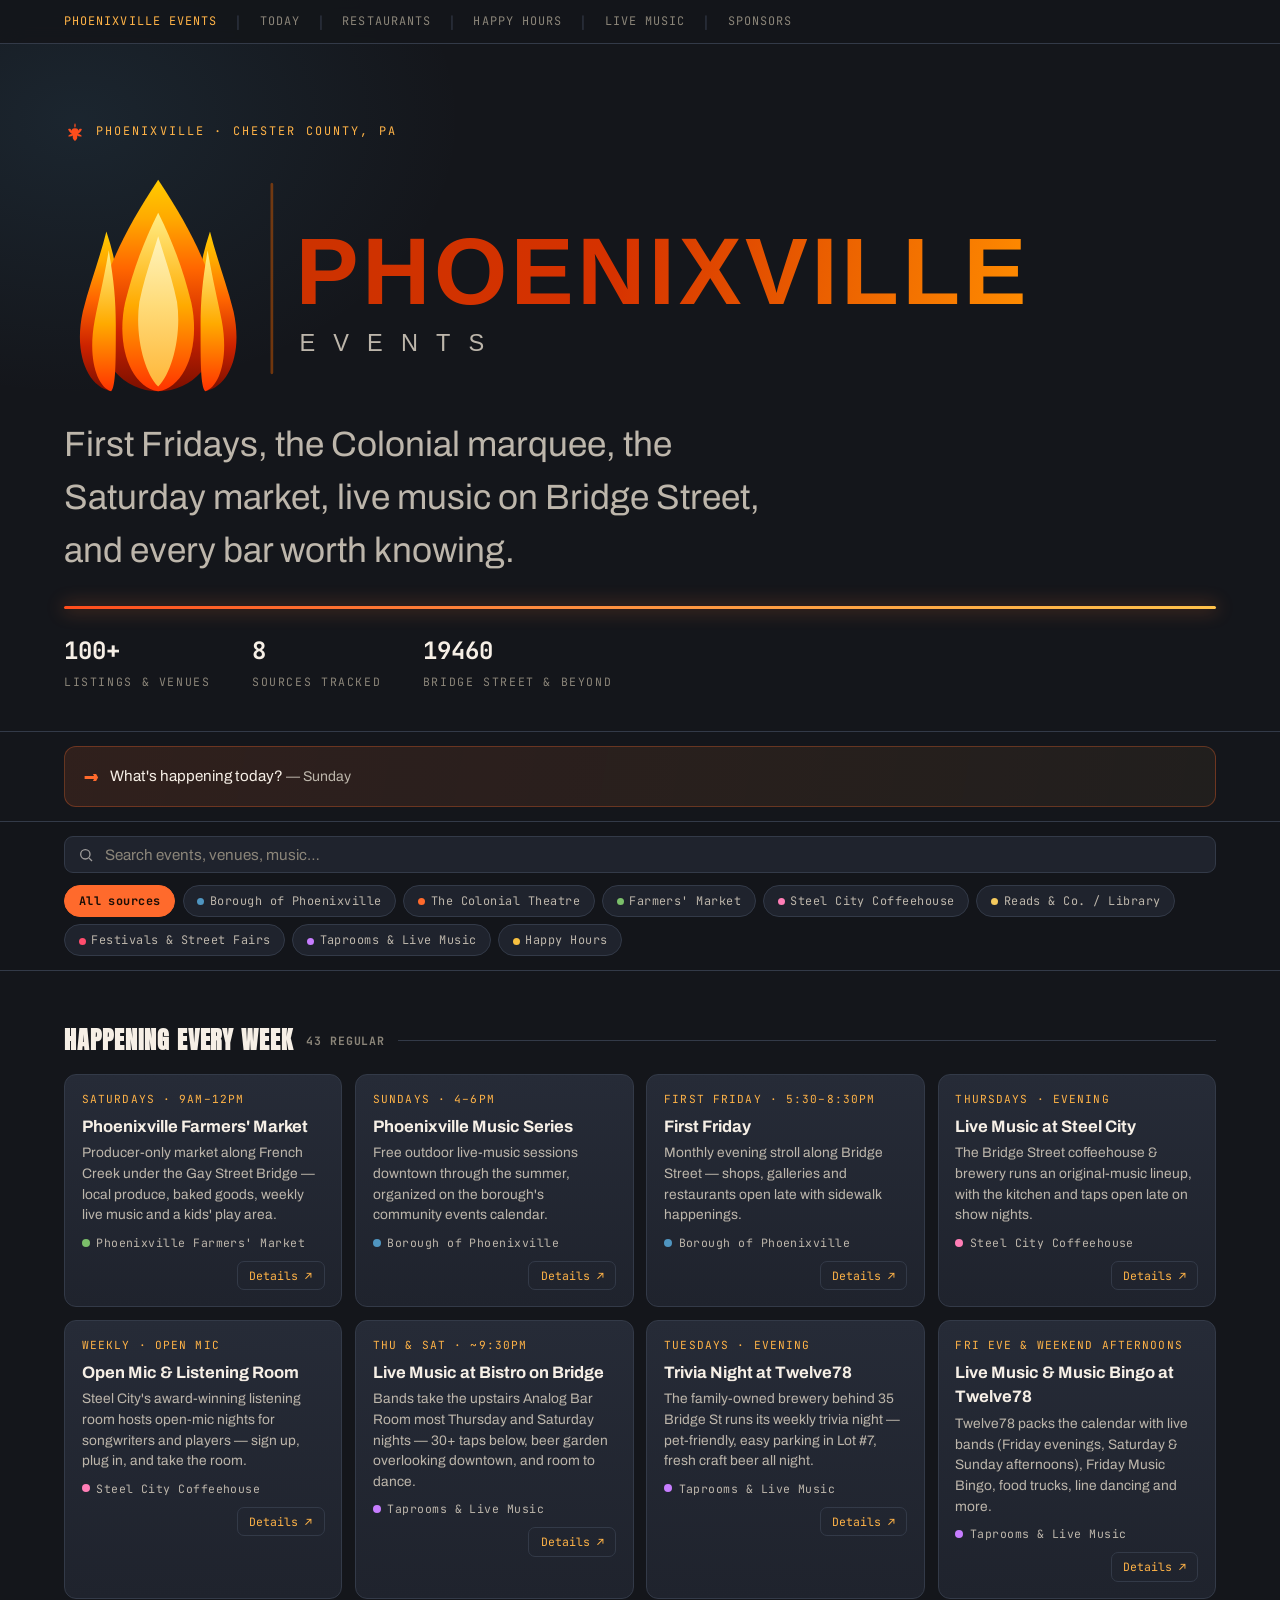
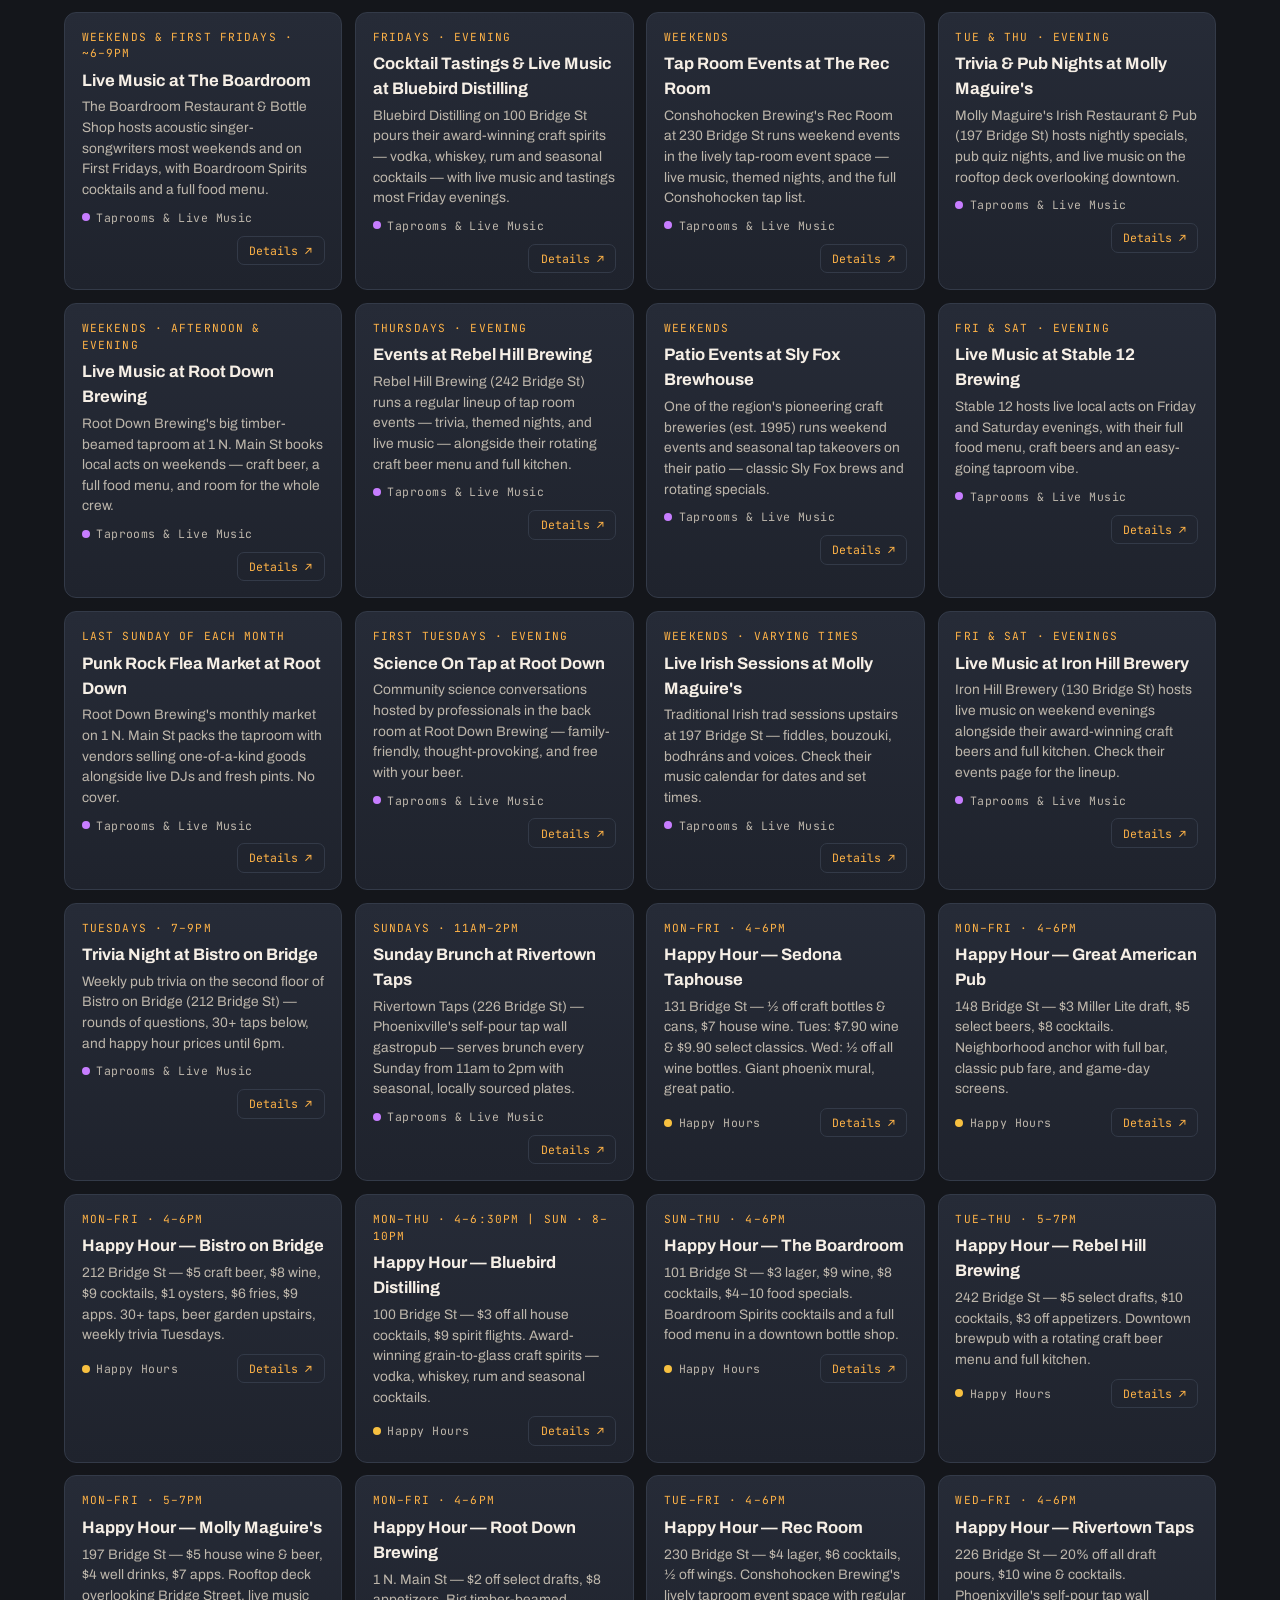
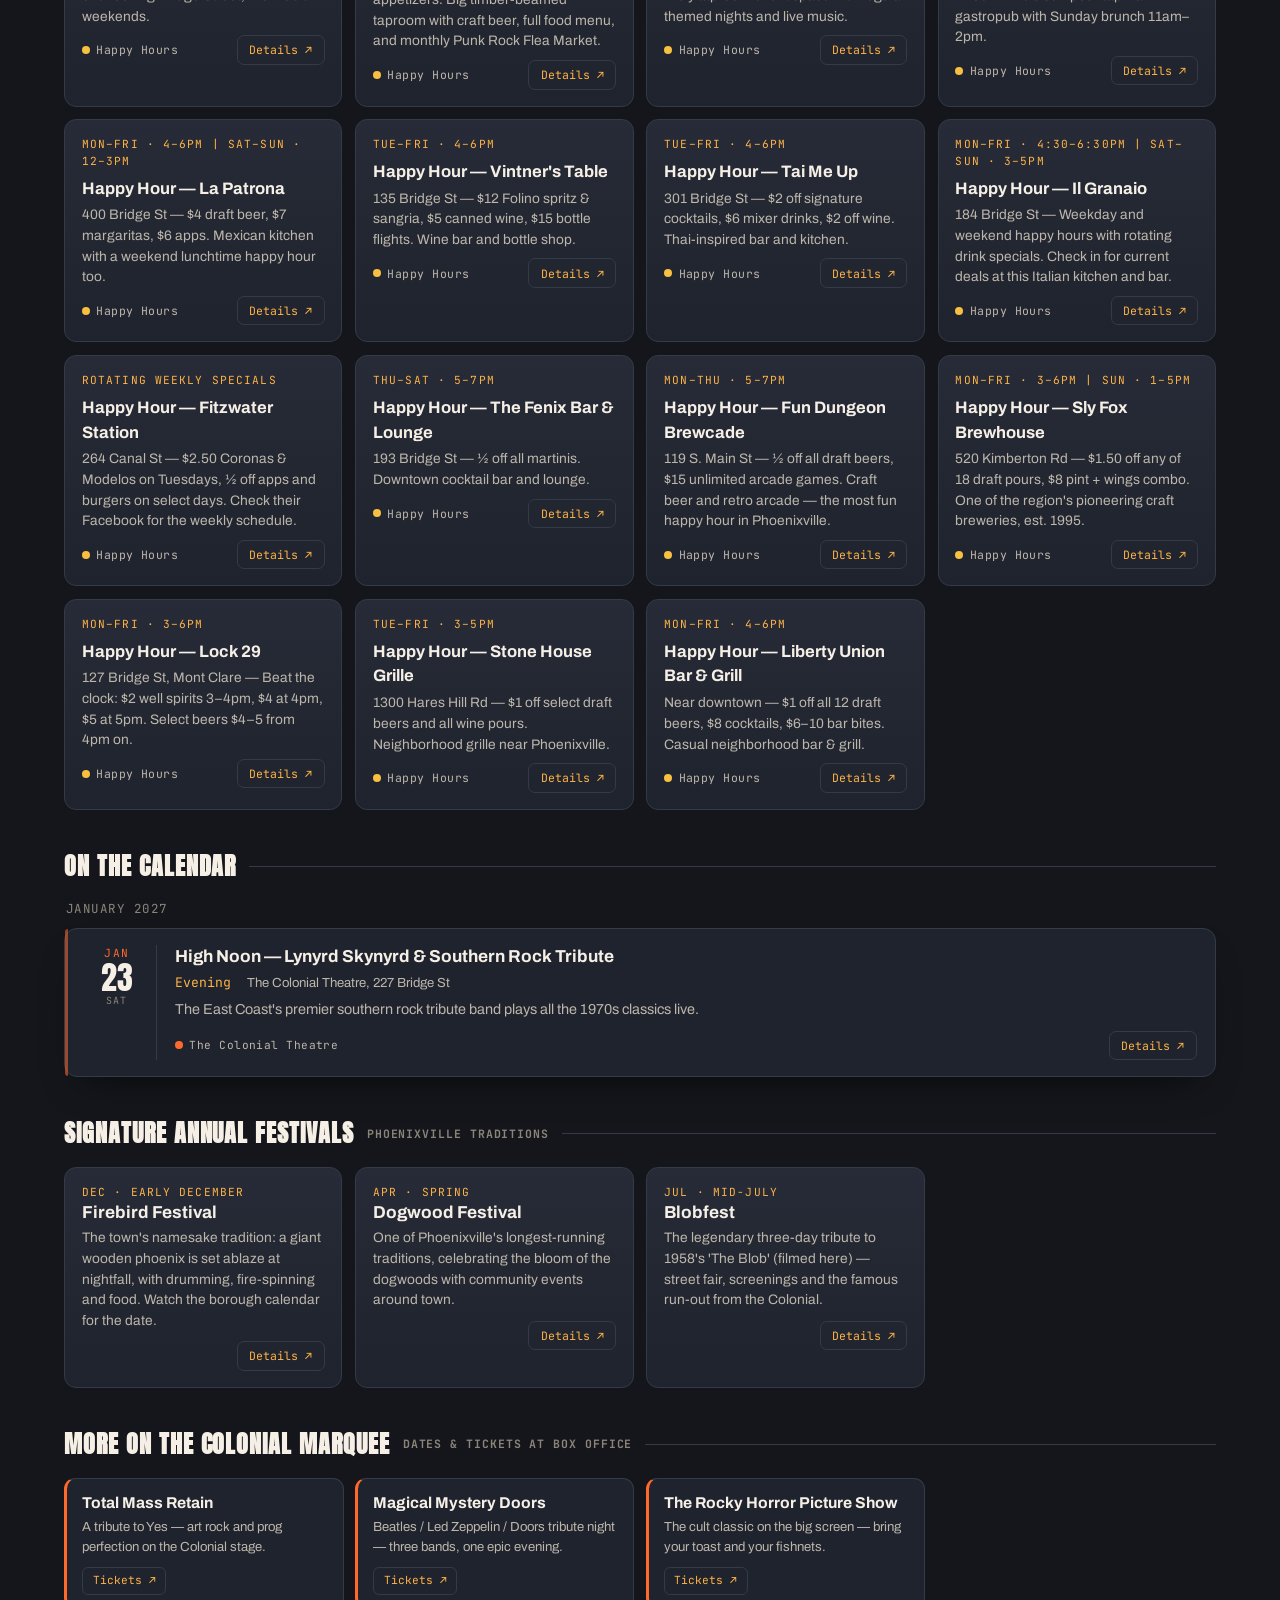
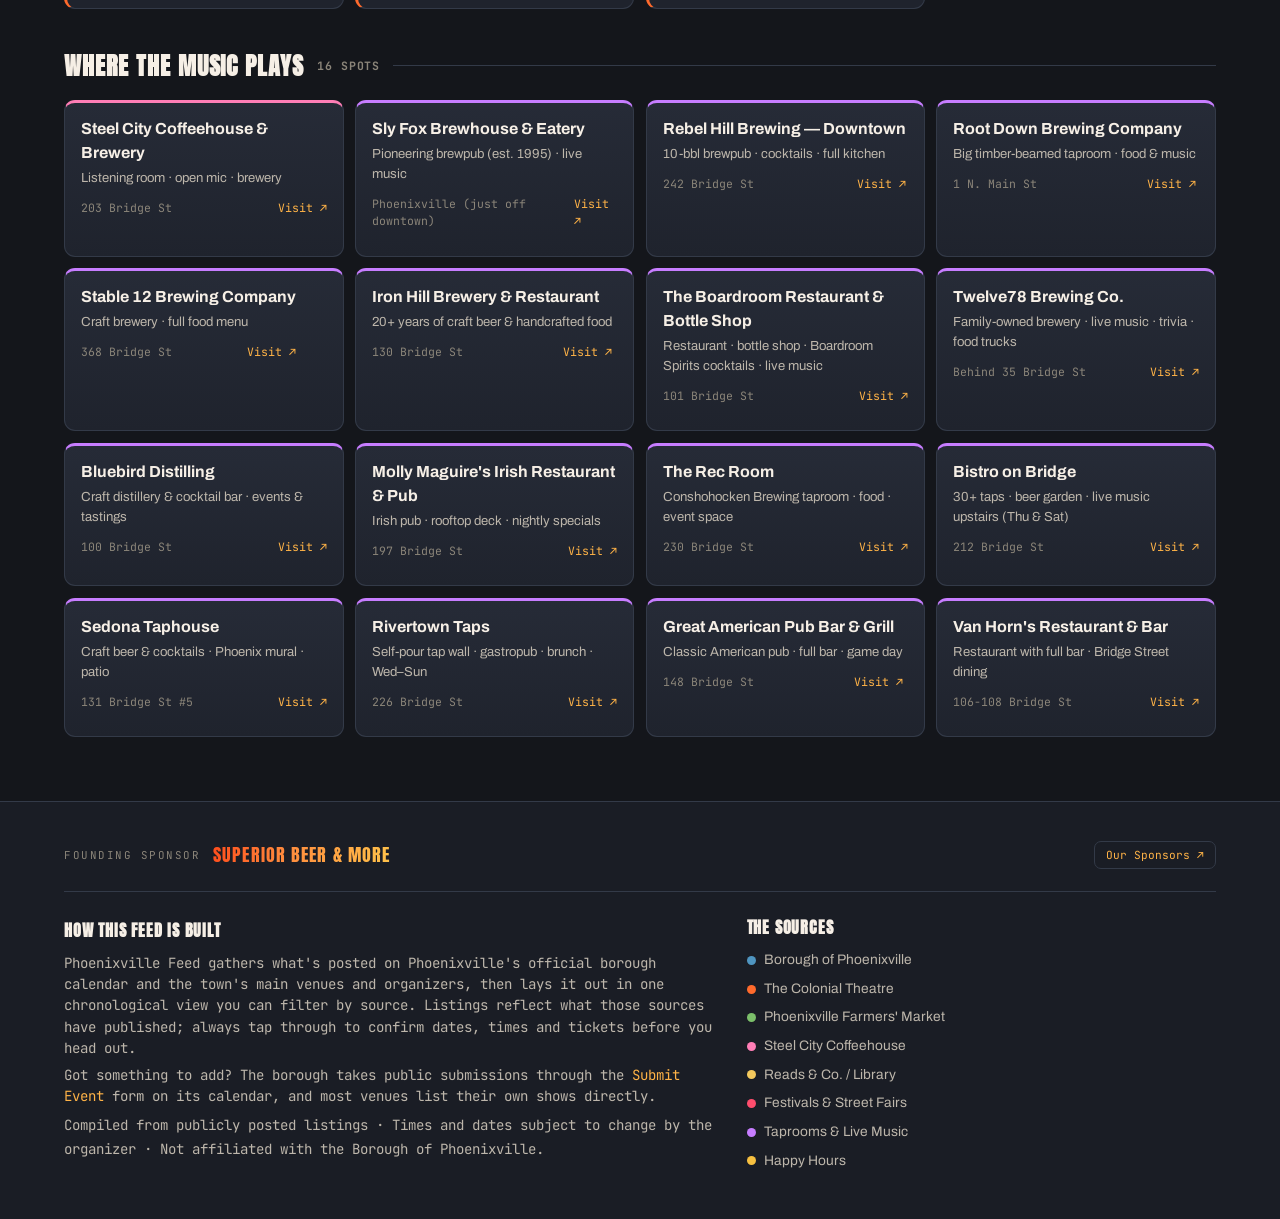
==== commit c630251e: "Remove Businesses tab from site nav Page stays live at /businesses but is no longer linked from the " ====
--- a/index.html
+++ b/index.html
@@ -45,8 +45,6 @@
     <span class="sep">|</span>
     <a href="restaurants.html">Restaurants</a>
     <span class="sep">|</span>
-    <a href="businesses.html">Businesses</a>
-    <span class="sep">|</span>
     <a href="hours.html">Happy Hours</a>
     <span class="sep">|</span>
     <a href="music.html">Live Music</a>
